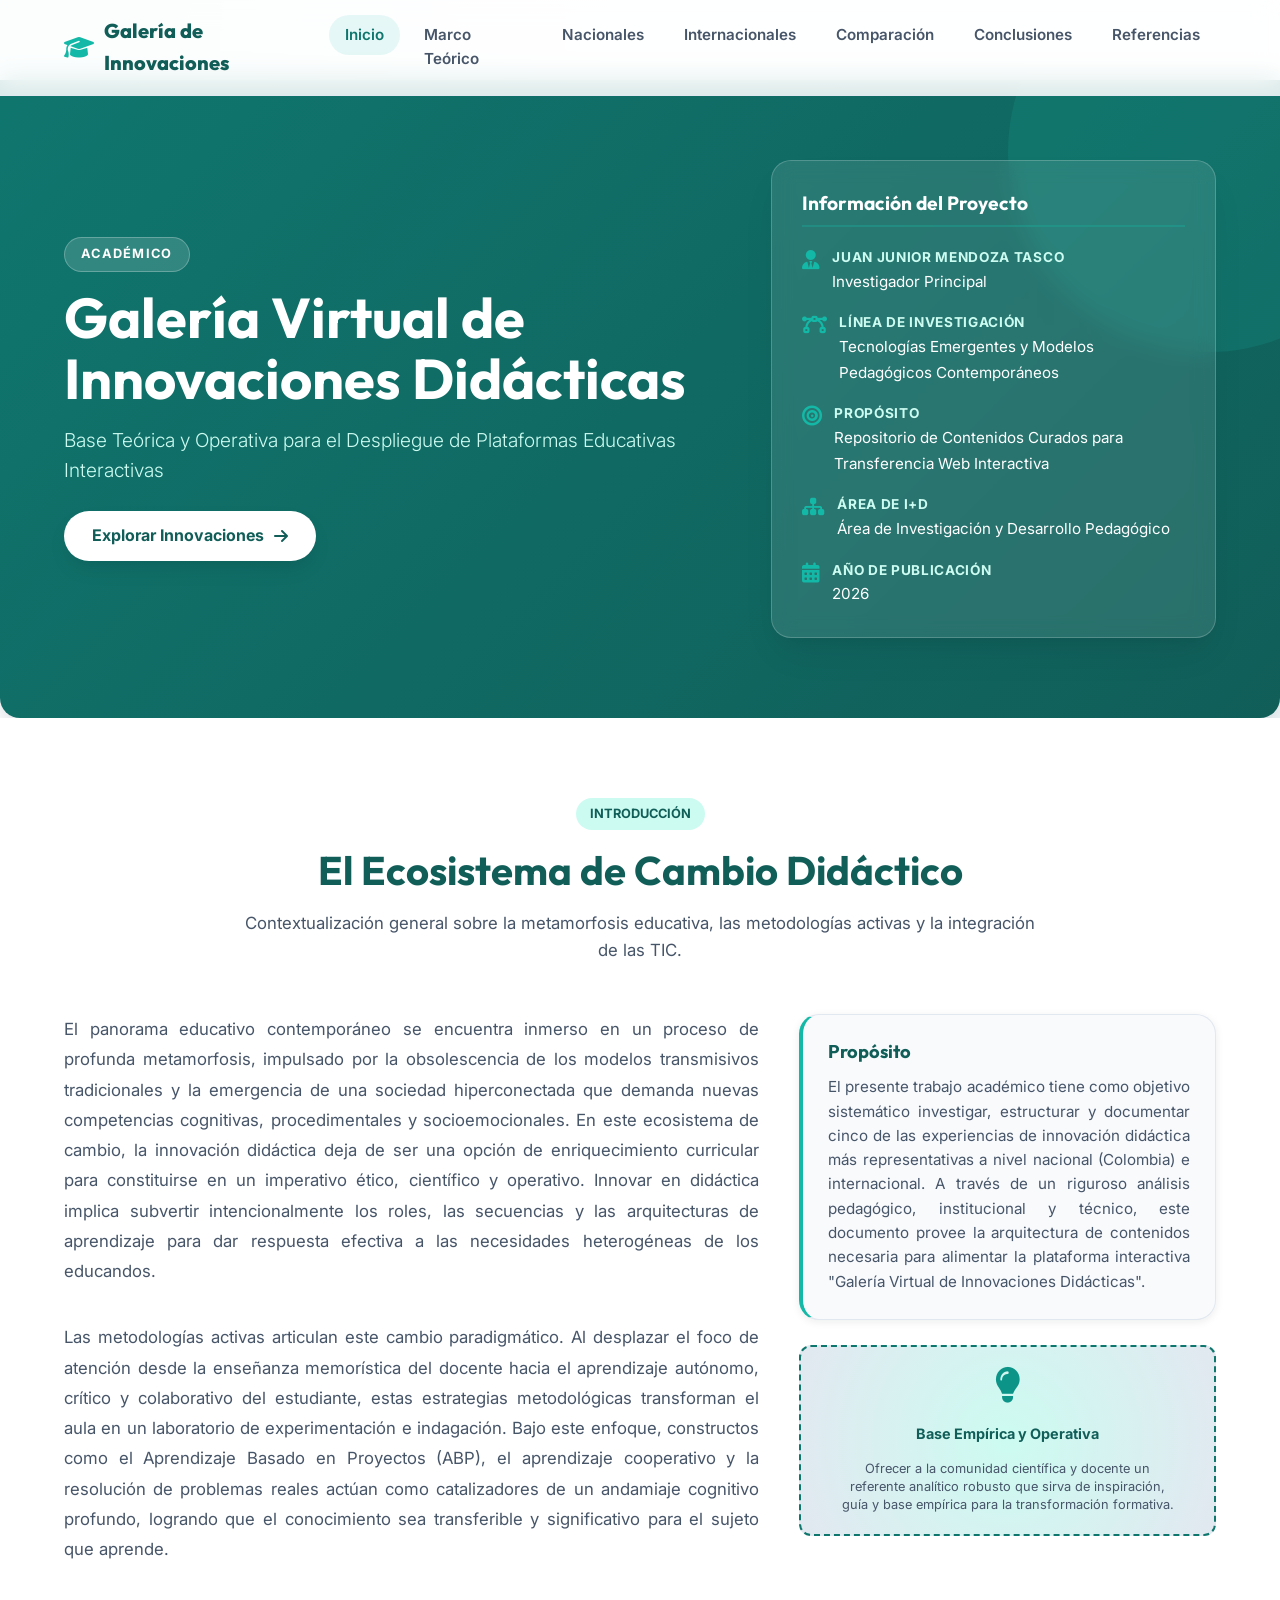
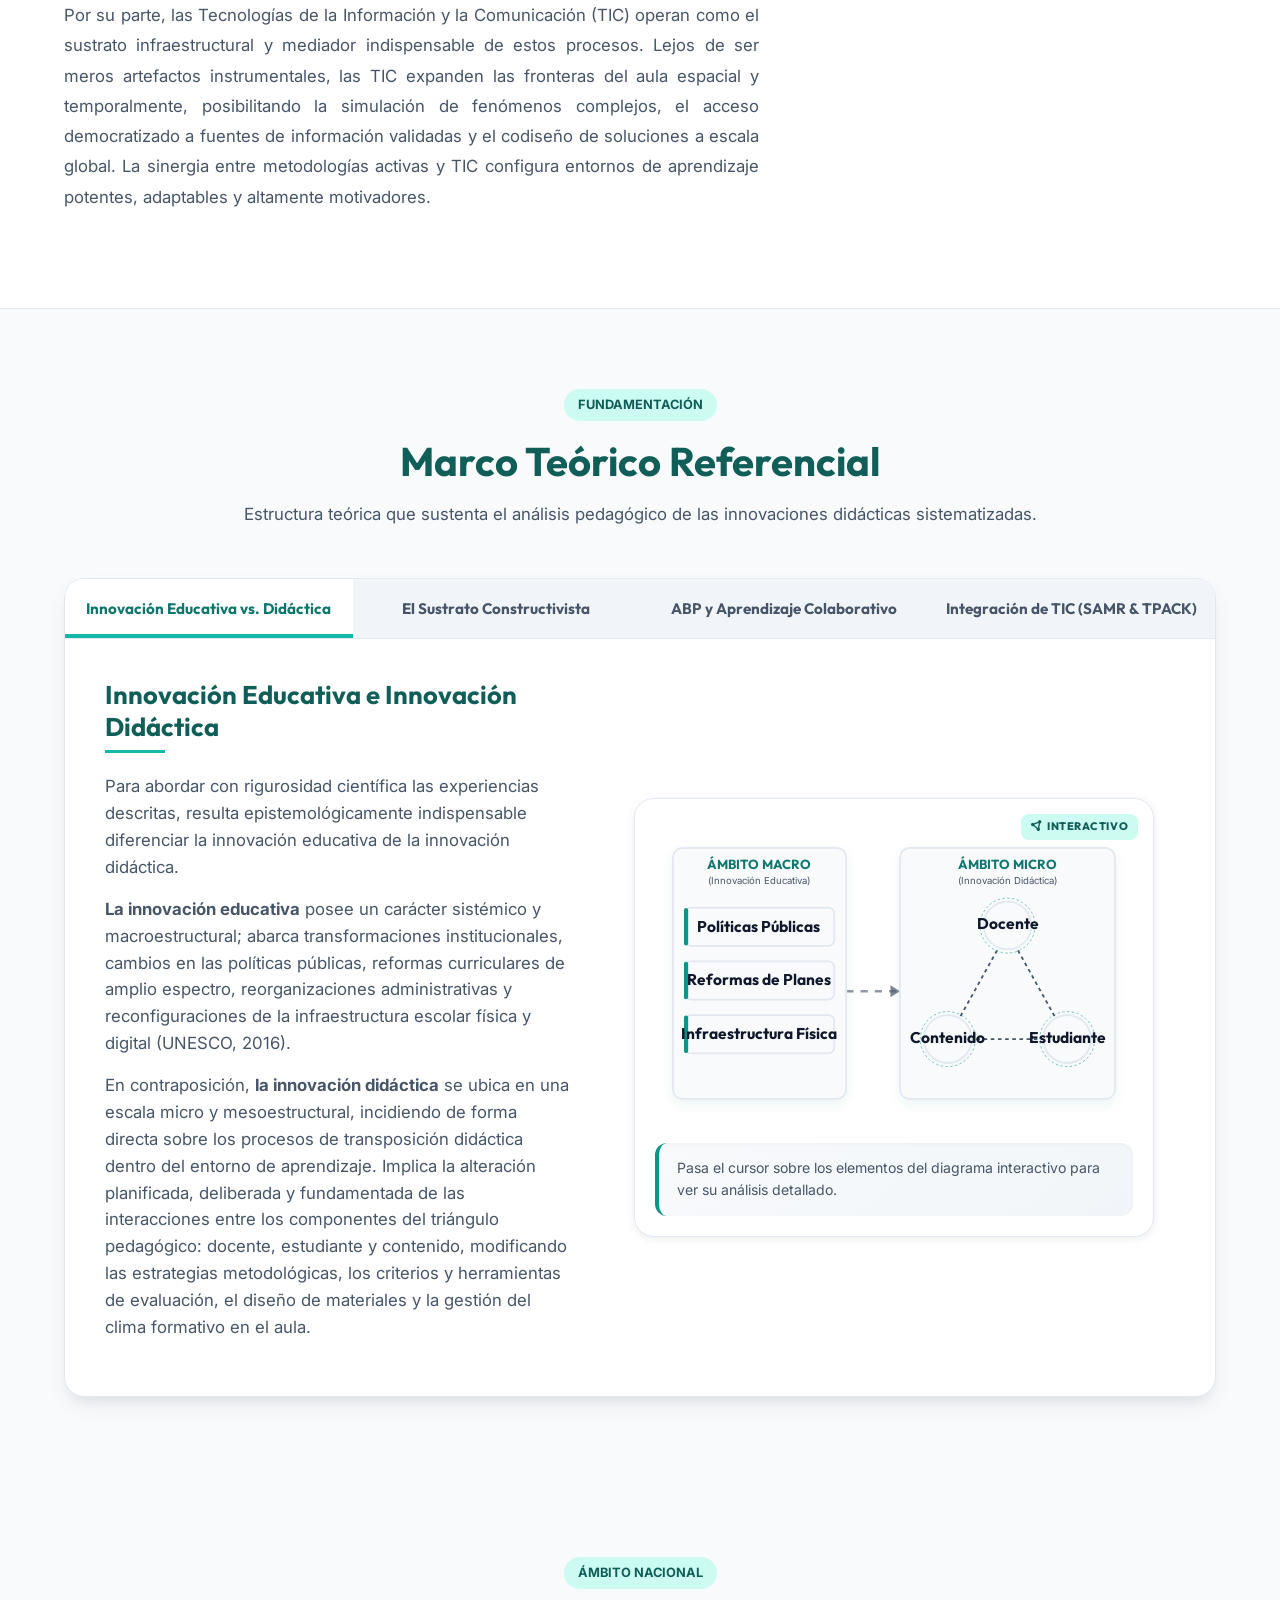
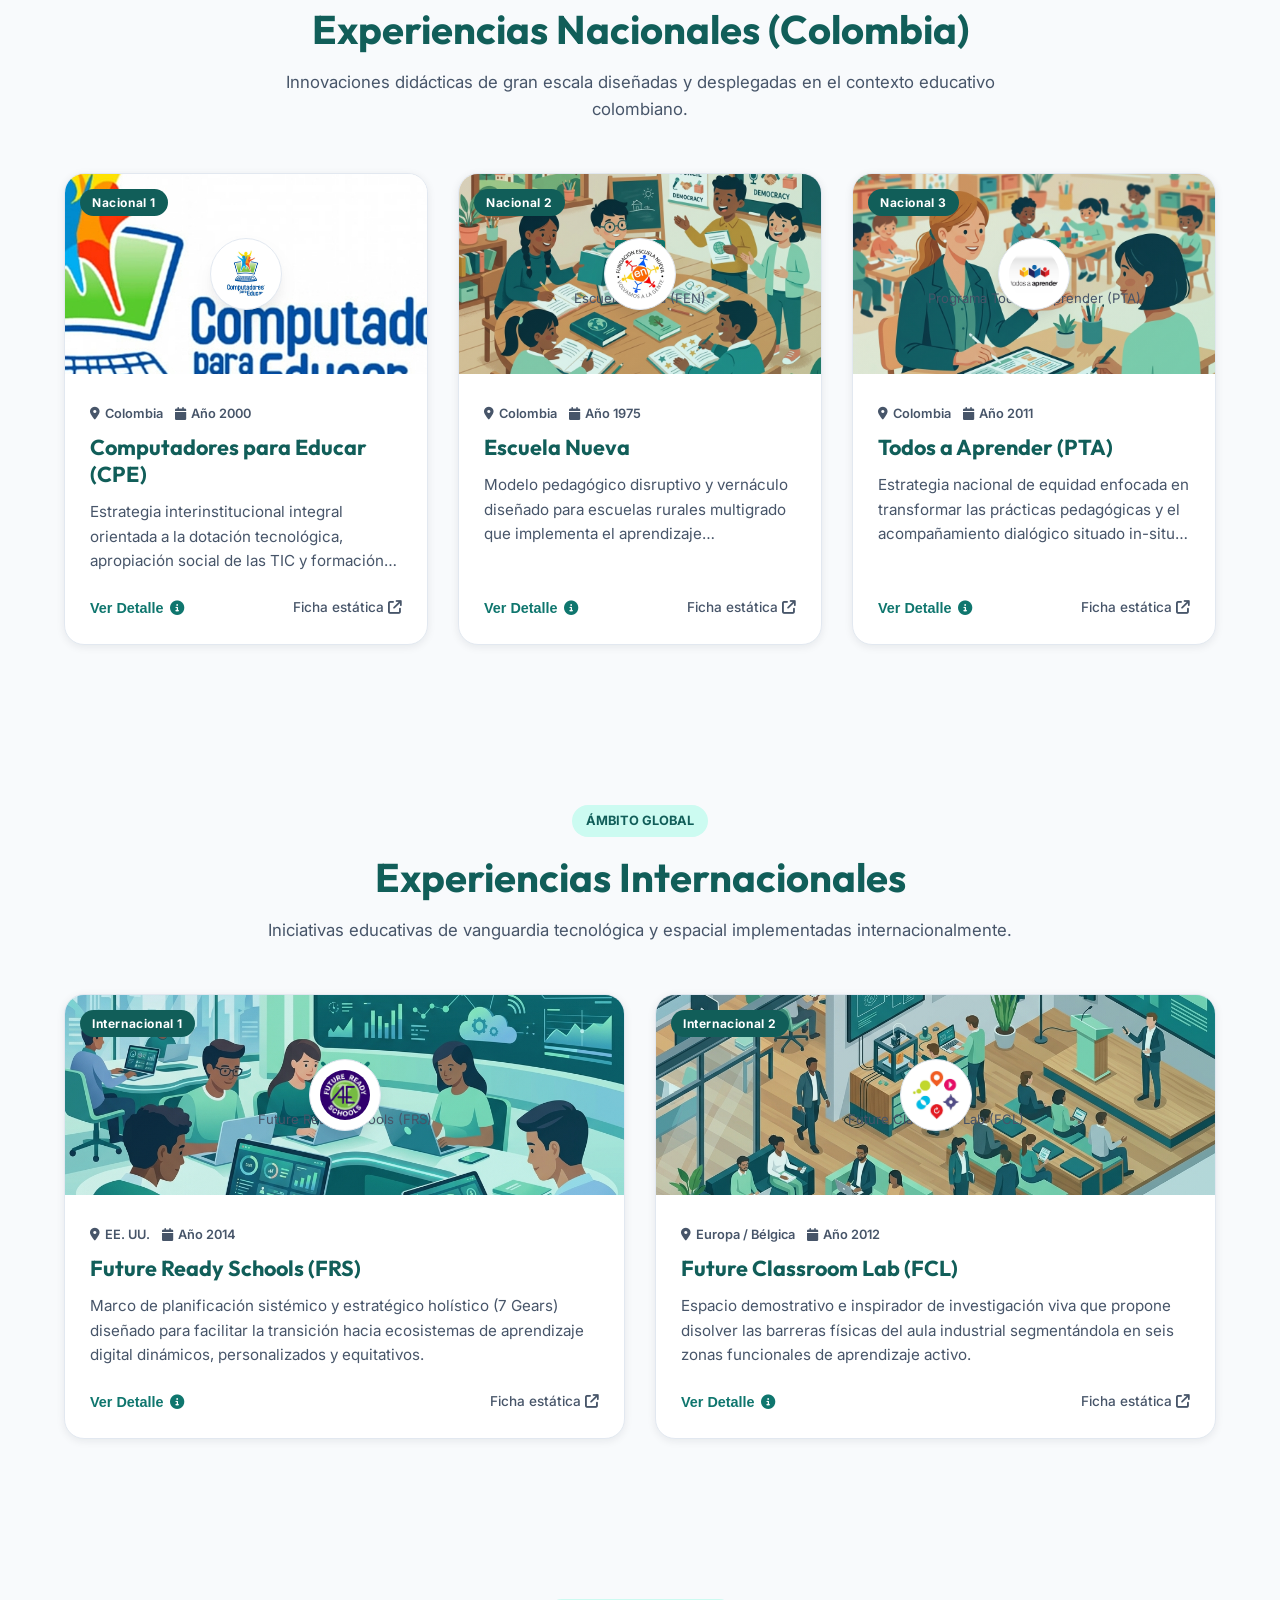
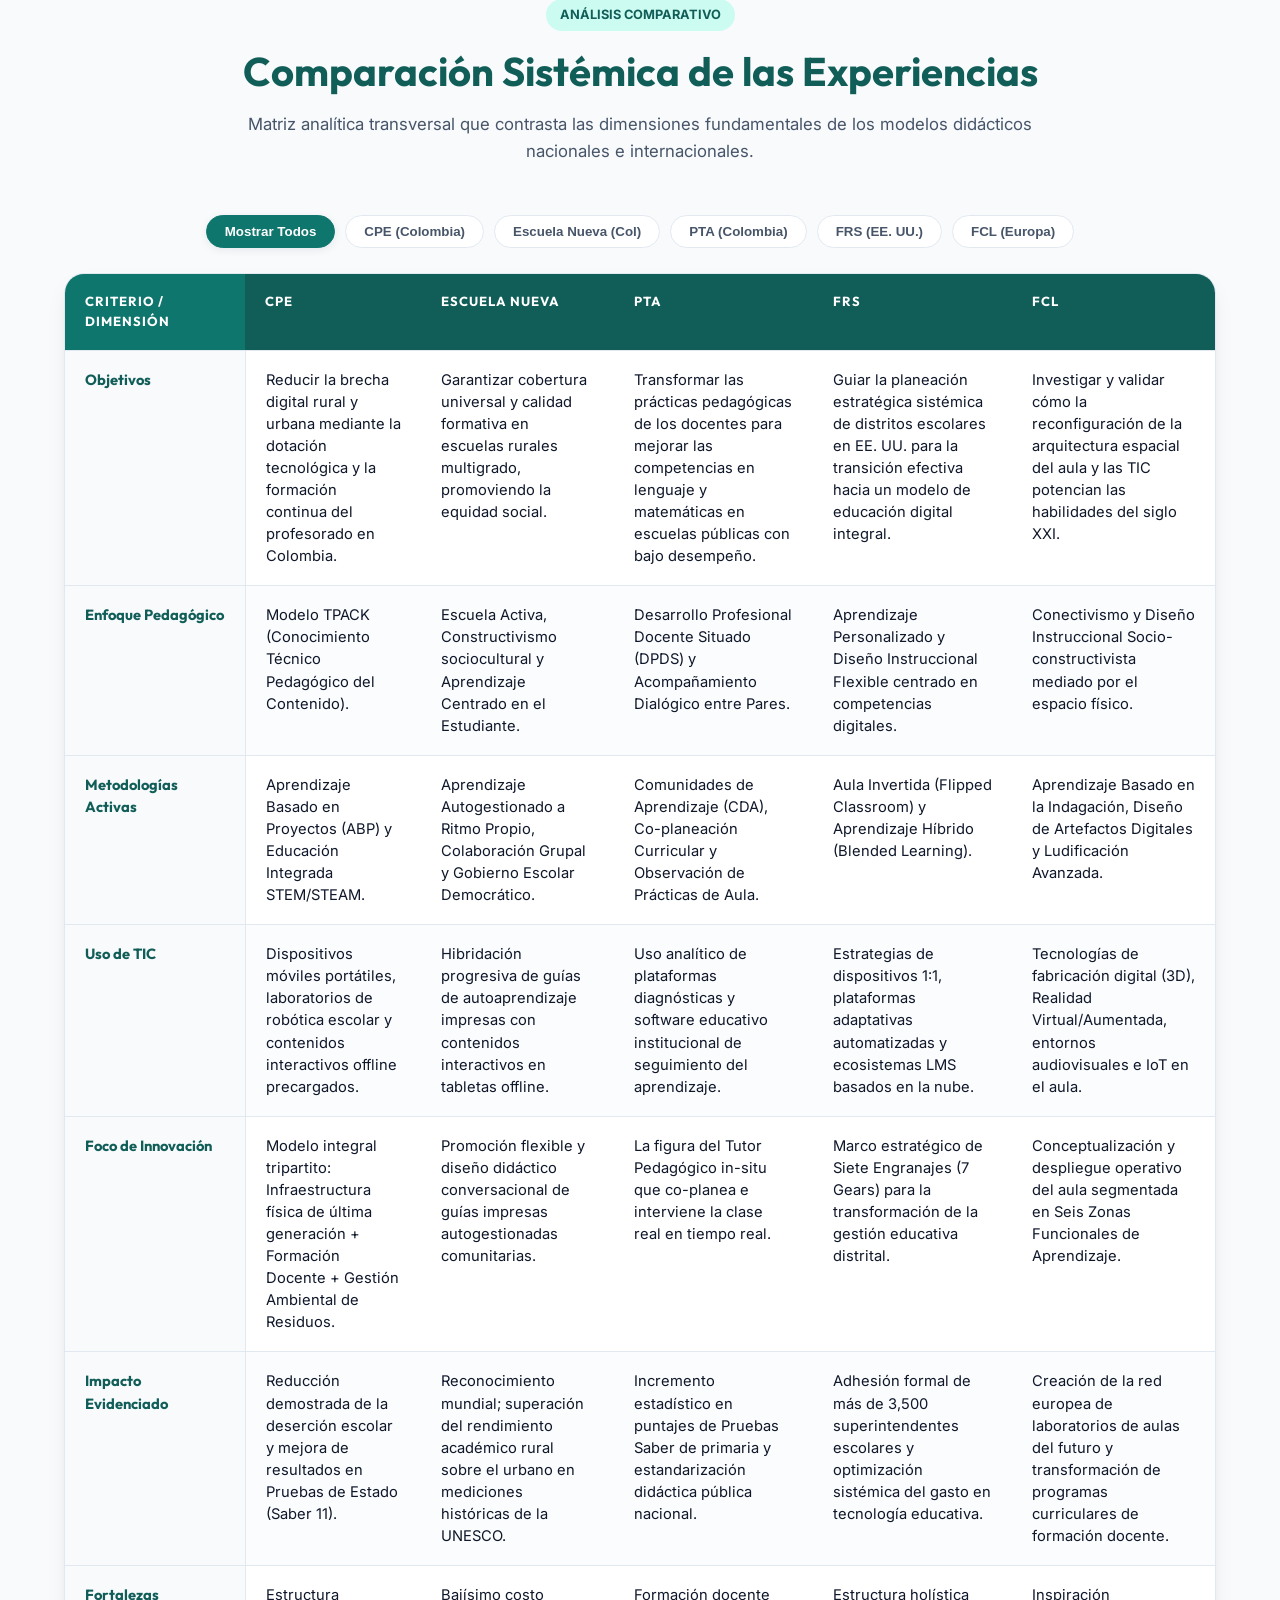
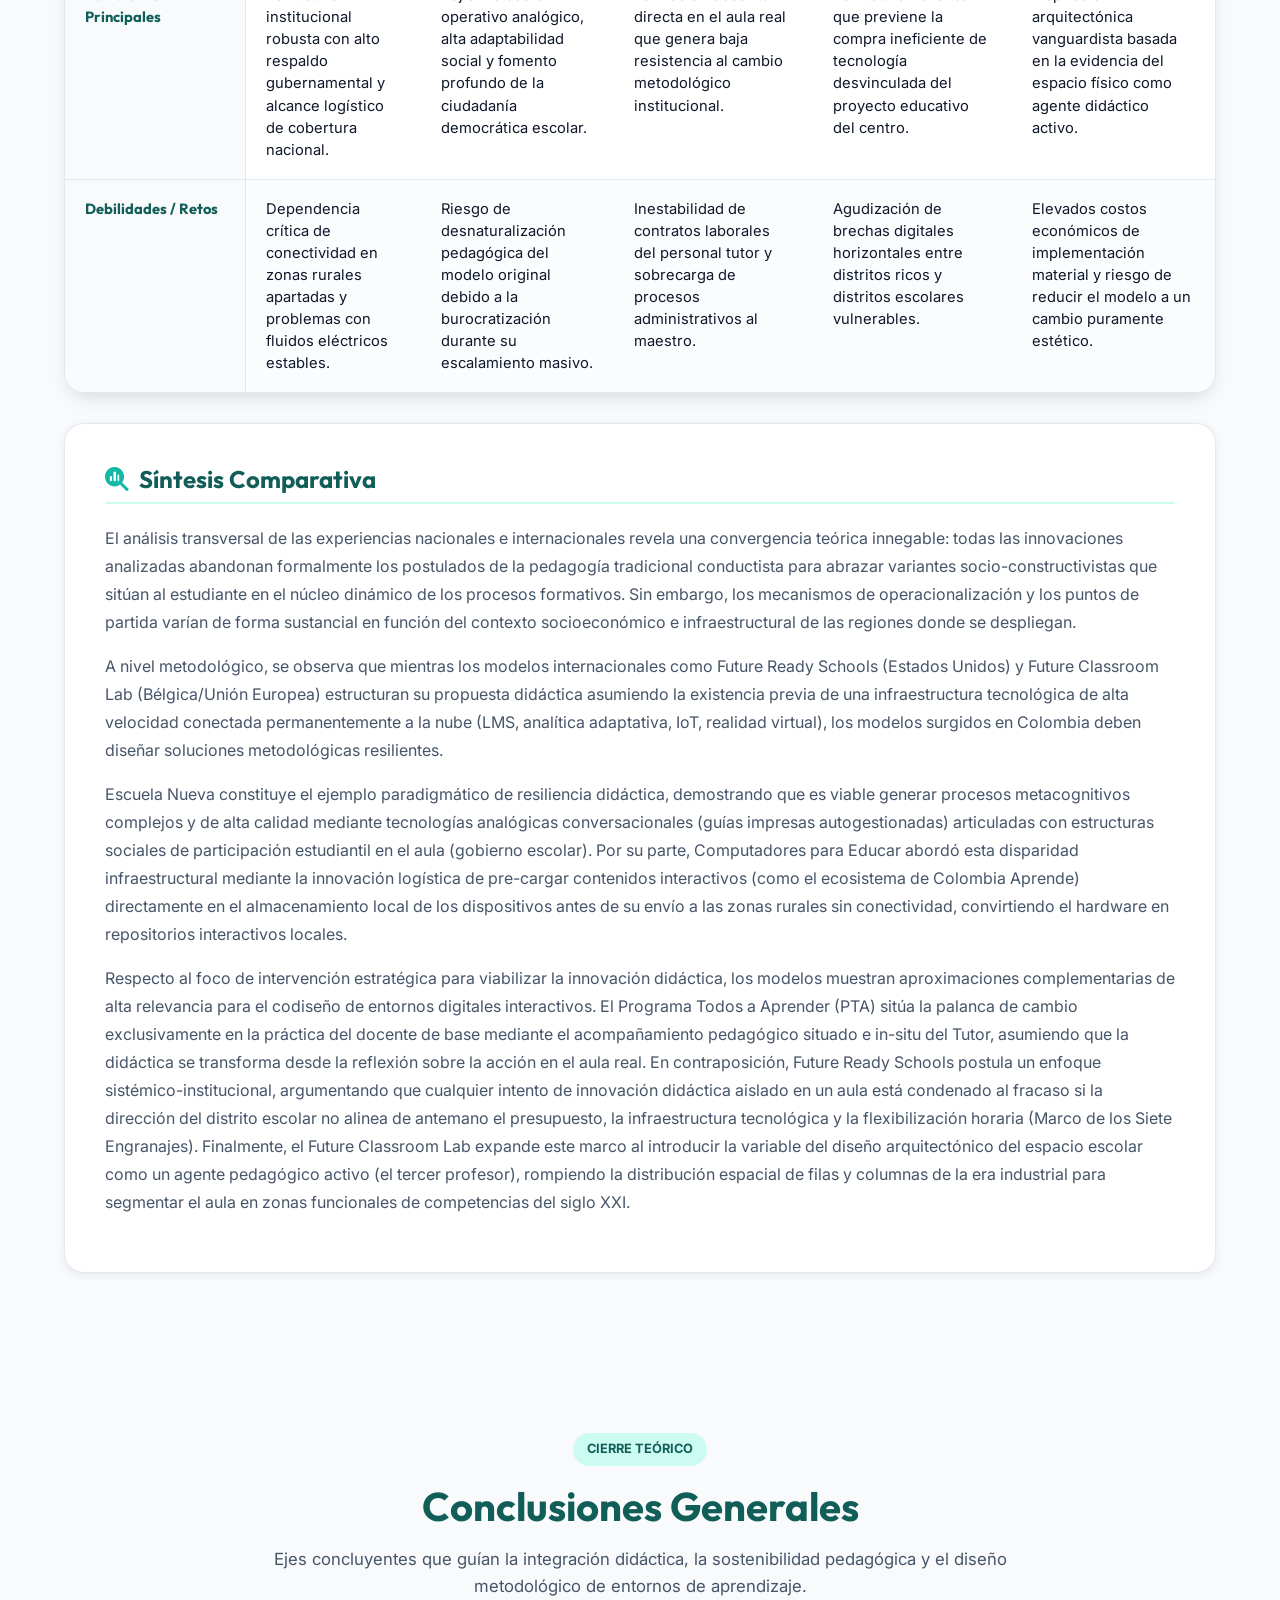
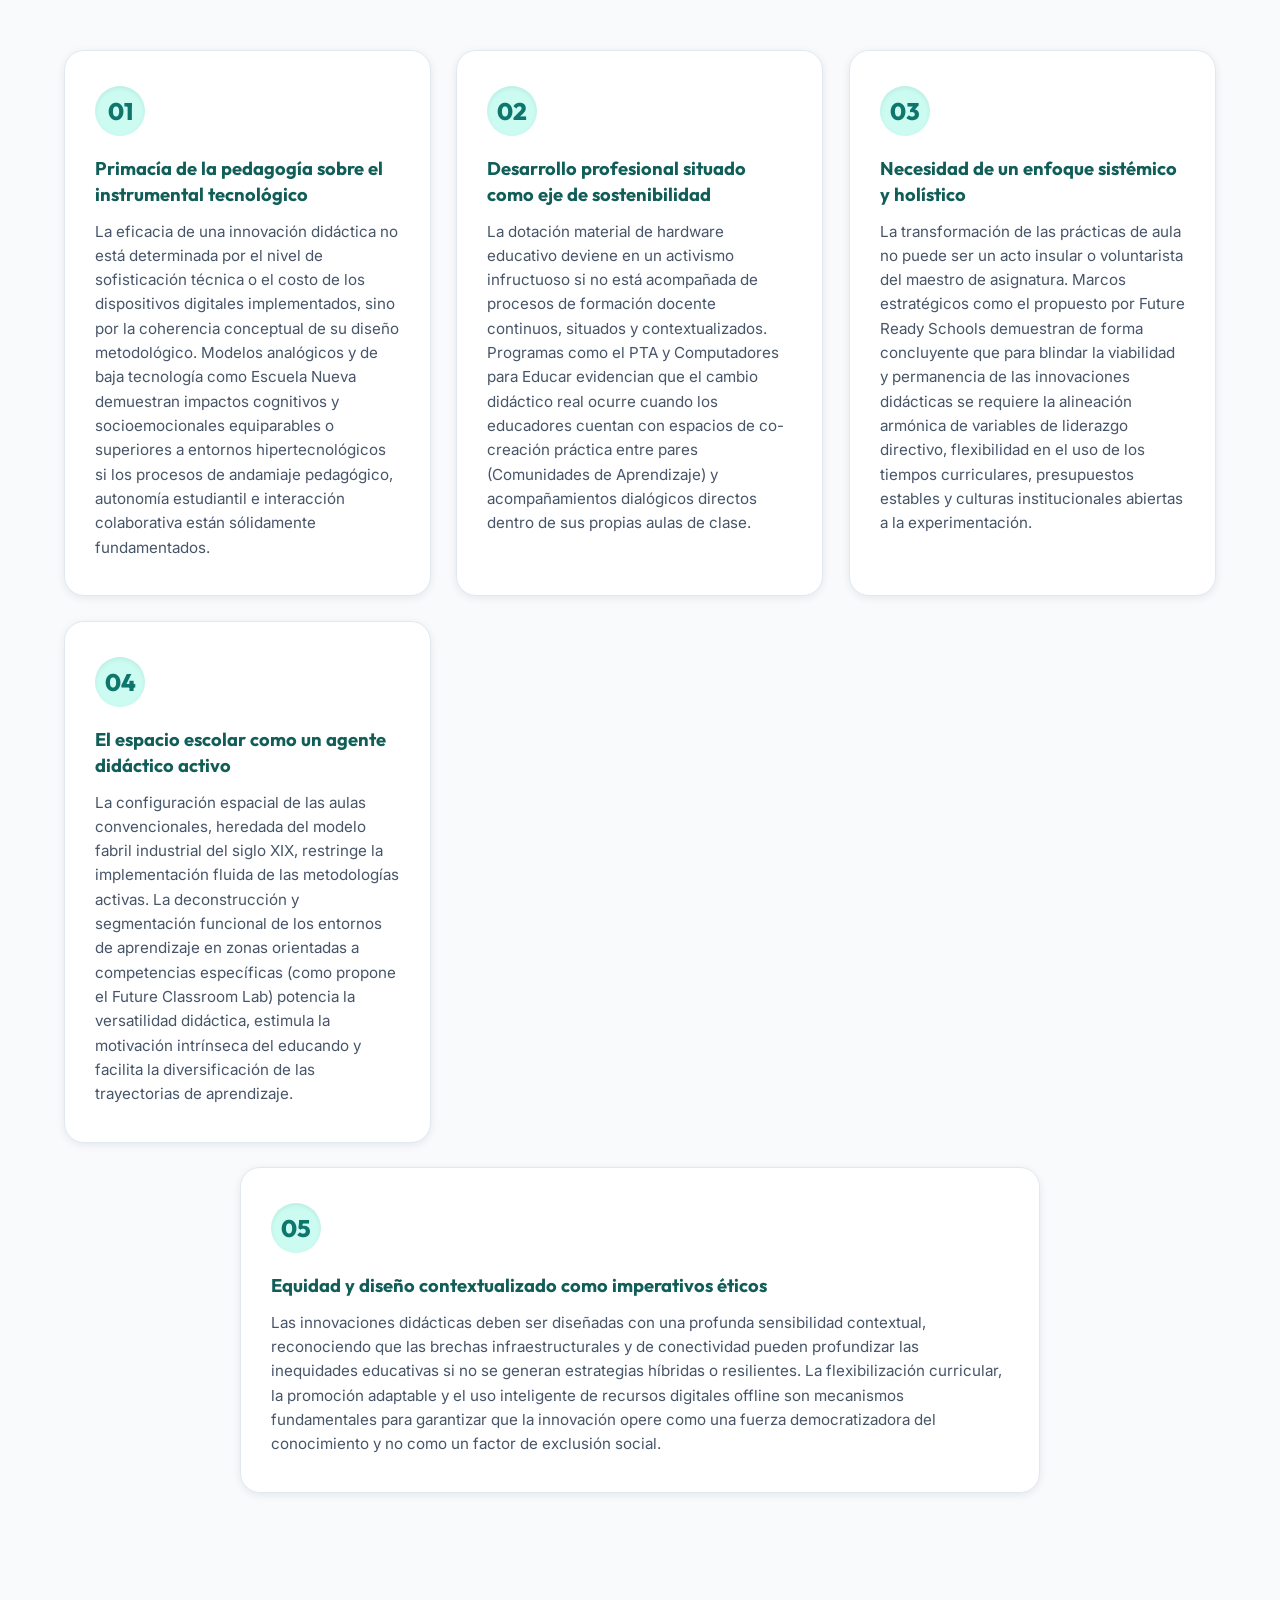
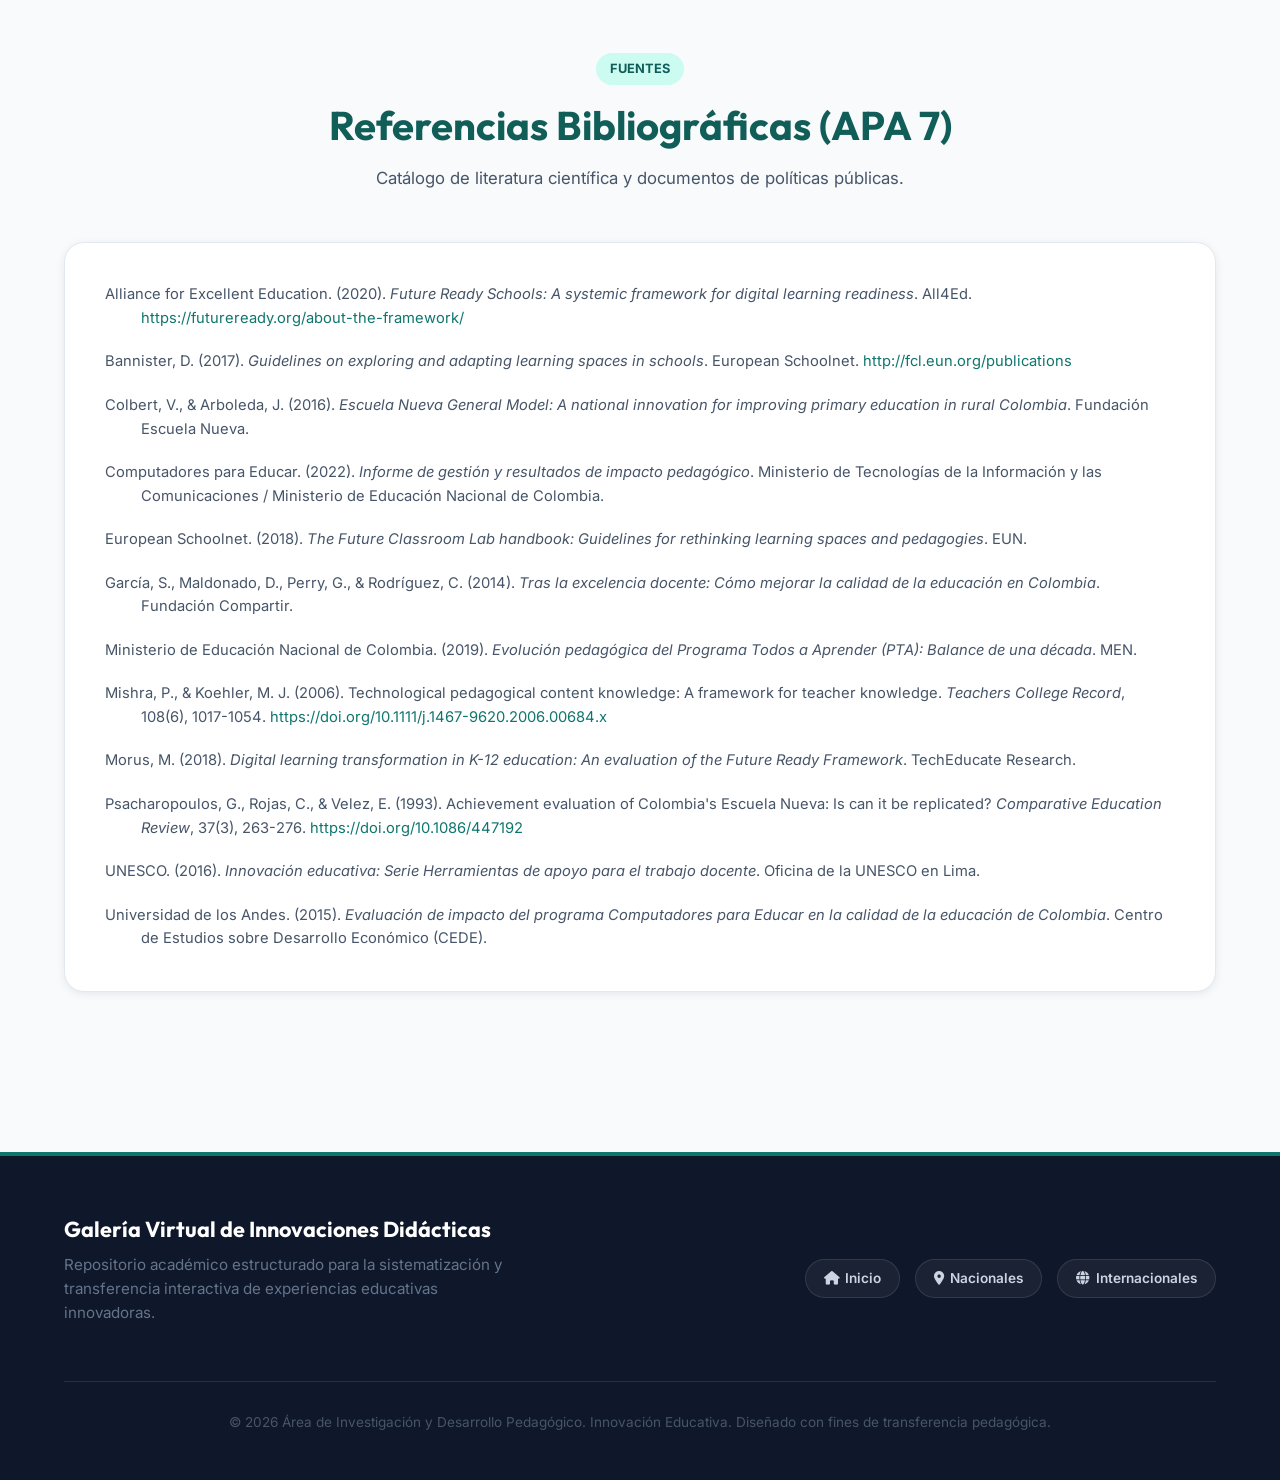
==== galeria-innovacion/index.html @ 83a40e51 "Primer commit del proyecto" ====
<!DOCTYPE html>
<html lang="es">
<head>
  <meta charset="UTF-8">
  <meta name="viewport" content="width=device-width, initial-scale=1.0">
  <meta name="description" content="Galería virtual e interactiva de innovaciones didácticas. Repositorio de contenidos curados para transferencia web.">
  <meta name="author" content="Especialista en Innovación Educativa, Metodologías Activas y TIC">
  <meta name="robots" content="index, follow">
  <meta name="theme-color" content="#0F766E">
  <title>Galería Virtual de Innovaciones Didácticas | Académico</title>
  
  <!-- Font Awesome Icons -->
  <link href="https://cdnjs.cloudflare.com/ajax/libs/font-awesome/6.5.2/css/all.min.css" rel="stylesheet">
  
  <!-- Main Stylesheet -->
  <link rel="stylesheet" href="css/estilos.css">
</head>
<body>

  <!-- skip link for accessibility -->
  <a href="#inicio" class="skip-link">Saltar al contenido principal</a>

  <!-- Page Loader -->
  <div class="page-loader" id="loader">
    <div class="loader-spinner" role="status" aria-label="Cargando galería"></div>
  </div>

  <!-- Sticky Navigation Header -->
  <header class="site-header" id="site-header">
    <div class="container">
      <div class="navbar-container">
        <a class="navbar-brand" href="#inicio">
          <i class="fa-solid fa-graduation-cap"></i>
          <span>Galería de Innovaciones</span>
        </a>
        <button class="mobile-toggle" id="mobile-toggle" aria-label="Abrir menú de navegación" aria-expanded="false">
          <i class="fa-solid fa-bars"></i>
        </button>
        <nav class="nav-menu" id="nav-menu">
          <ul class="nav-links">
            <li class="nav-item"><a href="#inicio" class="active">Inicio</a></li>
            <li class="nav-item"><a href="#marco-teorico">Marco Teórico</a></li>
            <li class="nav-item"><a href="#nacionales">Nacionales</a></li>
            <li class="nav-item"><a href="#internacionales">Internacionales</a></li>
            <li class="nav-item"><a href="#comparacion">Comparación</a></li>
            <li class="nav-item"><a href="#conclusiones">Conclusiones</a></li>
            <li class="nav-item"><a href="#referencias">Referencias</a></li>
          </ul>
        </nav>
      </div>
    </div>
  </header>

  <!-- Hero / Portada Section -->
  <section class="hero-home" id="inicio">
    <div class="container">
      <div class="hero-grid">
        <div class="hero-content">
          <span class="hero-kicker" data-hero-animate="hero-animate-kicker">Académico</span>
          <h1 data-hero-animate="hero-animate-title">Galería Virtual de Innovaciones Didácticas</h1>
          <p class="hero-lead" data-hero-animate="hero-animate-lead">Base Teórica y Operativa para el Despliegue de Plataformas Educativas Interactivas</p>
          <a href="#nacionales" class="hero-cta-btn" data-hero-animate="hero-animate-cta">
            Explorar Innovaciones
            <i class="fa-solid fa-arrow-right"></i>
          </a>
        </div>
        <div class="hero-metadata">
          <article class="hero-metadata-card" data-hero-animate="hero-animate-card">
            <h3>Información del Proyecto</h3>
            <div class="meta-item">
              <i class="fa-solid fa-user-tie"></i>
              <div class="meta-item-text">
                <strong>Juan Junior Mendoza Tasco</strong>
                <span>Investigador Principal</span>
              </div>
            </div>
            <div class="meta-item">
              <i class="fa-solid fa-bezier-curve"></i>
              <div class="meta-item-text">
                <strong>Línea de Investigación</strong>
                <span>Tecnologías Emergentes y Modelos Pedagógicos Contemporáneos</span>
              </div>
            </div>
            <div class="meta-item">
              <i class="fa-solid fa-bullseye"></i>
              <div class="meta-item-text">
                <strong>Propósito</strong>
                <span>Repositorio de Contenidos Curados para Transferencia Web Interactiva</span>
              </div>
            </div>
            <div class="meta-item">
              <i class="fa-solid fa-sitemap"></i>
              <div class="meta-item-text">
                <strong>Área de I+D</strong>
                <span>Área de Investigación y Desarrollo Pedagógico</span>
              </div>
            </div>
            <div class="meta-item">
              <i class="fa-solid fa-calendar-days"></i>
              <div class="meta-item-text">
                <strong>Año de Publicación</strong>
                <span>2026</span>
              </div>
            </div>
          </article>
        </div>
      </div>
    </div>
  </section>

  <!-- Introducción Section -->
  <section class="py-5 reveal-on-scroll" id="introduccion" style="background-color: var(--color-surface); border-bottom: 1px solid var(--color-border);">
    <div class="container">
      <div class="section-header">
        <span class="section-badge">Introducción</span>
        <h2 class="section-title">El Ecosistema de Cambio Didáctico</h2>
        <p class="section-desc">Contextualización general sobre la metamorfosis educativa, las metodologías activas y la integración de las TIC.</p>
      </div>

      <div class="detail-sheet-grid" style="grid-template-columns: 1.25fr 0.75fr; gap: 40px; margin-top: 30px; align-items: start;">
        <div style="display: flex; flex-direction: column; gap: 20px;">
          <p style="font-size: 1.05rem; line-height: 1.8; color: var(--color-text-muted); text-align: justify;">
            El panorama educativo contemporáneo se encuentra inmerso en un proceso de profunda metamorfosis, impulsado por la obsolescencia de los modelos transmisivos tradicionales y la emergencia de una sociedad hiperconectada que demanda nuevas competencias cognitivas, procedimentales y socioemocionales. En este ecosistema de cambio, la innovación didáctica deja de ser una opción de enriquecimiento curricular para constituirse en un imperativo ético, científico y operativo. Innovar en didáctica implica subvertir intencionalmente los roles, las secuencias y las arquitecturas de aprendizaje para dar respuesta efectiva a las necesidades heterogéneas de los educandos.
          </p>
          <p style="font-size: 1.05rem; line-height: 1.8; color: var(--color-text-muted); text-align: justify;">
            Las metodologías activas articulan este cambio paradigmático. Al desplazar el foco de atención desde la enseñanza memorística del docente hacia el aprendizaje autónomo, crítico y colaborativo del estudiante, estas estrategias metodológicas transforman el aula en un laboratorio de experimentación e indagación. Bajo este enfoque, constructos como el Aprendizaje Basado en Proyectos (ABP), el aprendizaje cooperativo y la resolución de problemas reales actúan como catalizadores de un andamiaje cognitivo profundo, logrando que el conocimiento sea transferible y significativo para el sujeto que aprende.
          </p>
          <p style="font-size: 1.05rem; line-height: 1.8; color: var(--color-text-muted); text-align: justify;">
            Por su parte, las Tecnologías de la Información y la Comunicación (TIC) operan como el sustrato infraestructural y mediador indispensable de estos procesos. Lejos de ser meros artefactos instrumentales, las TIC expanden las fronteras del aula espacial y temporalmente, posibilitando la simulación de fenómenos complejos, el acceso democratizado a fuentes de información validadas y el codiseño de soluciones a escala global. La sinergia entre metodologías activas y TIC configura entornos de aprendizaje potentes, adaptables y altamente motivadores.
          </p>
        </div>
        <div style="display: flex; flex-direction: column; gap: 25px;">
          <div class="detail-card" style="padding: 25px; border-left: 4px solid var(--color-accent); background-color: var(--color-bg);">
            <h3 style="font-size: 1.15rem; margin-bottom: 12px; color: var(--color-primary-light); font-family: var(--font-headings); font-weight: 700;">Propósito</h3>
            <p style="font-size: 0.95rem; line-height: 1.6; color: var(--color-text-muted); margin: 0; text-align: justify;">
              El presente trabajo académico tiene como objetivo sistemático investigar, estructurar y documentar cinco de las experiencias de innovación didáctica más representativas a nivel nacional (Colombia) e internacional. A través de un riguroso análisis pedagógico, institucional y técnico, este documento provee la arquitectura de contenidos necesaria para alimentar la plataforma interactiva "Galería Virtual de Innovaciones Didácticas".
            </p>
          </div>
          <div class="theoretical-graphic-placeholder" style="min-height: 180px; padding: 20px;">
            <i class="fa-solid fa-lightbulb" style="font-size: 2.2rem; color: var(--color-secondary); margin-bottom: 5px;"></i>
            <span style="font-size: 0.9rem; font-weight: 700;">Base Empírica y Operativa</span>
            <p style="font-size: 0.8rem; color: var(--color-text-muted); margin: 0; line-height: 1.4; max-width: 90%;">
              Ofrecer a la comunidad científica y docente un referente analítico robusto que sirva de inspiración, guía y base empírica para la transformación formativa.
            </p>
          </div>
        </div>
      </div>
    </div>
  </section>

  <!-- Marco Teórico Section -->
  <section class="py-5 reveal-on-scroll" id="marco-teorico">
    <div class="container">
      <div class="section-header">
        <span class="section-badge">Fundamentación</span>
        <h2 class="section-title">Marco Teórico Referencial</h2>
        <p class="section-desc">Estructura teórica que sustenta el análisis pedagógico de las innovaciones didácticas sistematizadas.</p>
      </div>

      <div class="theoretical-tabs">
        <div class="tabs-nav" role="tablist" aria-label="Secciones del Marco Teórico">
          <button class="tab-btn active" id="tab-1" role="tab" aria-selected="true" aria-controls="pane-1">
            Innovación Educativa vs. Didáctica
          </button>
          <button class="tab-btn" id="tab-2" role="tab" aria-selected="false" aria-controls="pane-2">
            El Sustrato Constructivista
          </button>
          <button class="tab-btn" id="tab-3" role="tab" aria-selected="false" aria-controls="pane-3">
            ABP y Aprendizaje Colaborativo
          </button>
          <button class="tab-btn" id="tab-4" role="tab" aria-selected="false" aria-controls="pane-4">
            Integración de TIC (SAMR & TPACK)
          </button>
        </div>

        <div class="tabs-content">
          <!-- Pane 1: Innovación Educativa vs Didáctica -->
          <div class="tab-pane active" id="pane-1" role="tabpanel" aria-labelledby="tab-1">
            <div class="theoretical-item-grid">
              <article class="theoretical-text">
                <h3>Innovación Educativa e Innovación Didáctica</h3>
                <p>Para abordar con rigurosidad científica las experiencias descritas, resulta epistemológicamente indispensable diferenciar la innovación educativa de la innovación didáctica.</p>
                <p><strong>La innovación educativa</strong> posee un carácter sistémico y macroestructural; abarca transformaciones institucionales, cambios en las políticas públicas, reformas curriculares de amplio espectro, reorganizaciones administrativas y reconfiguraciones de la infraestructura escolar física y digital (UNESCO, 2016).</p>
                <p>En contraposición, <strong>la innovación didáctica</strong> se ubica en una escala micro y mesoestructural, incidiendo de forma directa sobre los procesos de transposición didáctica dentro del entorno de aprendizaje. Implica la alteración planificada, deliberada y fundamentada de las interacciones entre los componentes del triángulo pedagógico: docente, estudiante y contenido, modificando las estrategias metodológicas, los criterios y herramientas de evaluación, el diseño de materiales y la gestión del clima formativo en el aula.</p>
              </article>
              <div class="theoretical-graphic-container">
                <div class="interactive-svg-container">
                  <span class="interactive-badge-pulse"><i class="fa-solid fa-circle-nodes"></i> Interactivo</span>
                  <svg class="interactive-svg" viewBox="0 0 400 250" xmlns="http://www.w3.org/2000/svg">
                    <defs>
                      <linearGradient id="grad-macro" x1="0%" y1="0%" x2="100%" y2="100%">
                        <stop offset="0%" stop-color="#f8fafc" />
                        <stop offset="100%" stop-color="#e2e8f0" />
                      </linearGradient>
                      <linearGradient id="grad-micro" x1="0%" y1="0%" x2="100%" y2="100%">
                        <stop offset="0%" stop-color="#fcfdfd" />
                        <stop offset="100%" stop-color="#ccfbf1" />
                      </linearGradient>
                      <filter id="svg-shadow" x="-10%" y="-10%" width="120%" height="120%">
                        <feDropShadow dx="0" dy="4" stdDeviation="4" flood-color="#0f766e" flood-opacity="0.08" />
                      </filter>
                    </defs>
                    
                    <!-- Background Connections -->
                    <path class="svg-arrow" d="M 160 140 C 180 140, 180 140, 205 140" />
                    <polygon points="205,140 197,135 197,145" fill="var(--color-text-muted)" opacity="0.7" />
                    
                    <!-- Macro Block -->
                    <g class="svg-node" data-desc="ÁMBITO MACRO: La innovación educativa incide a nivel del sistema escolar completo, regulando las políticas curriculares públicas, el financiamiento y la distribución de recursos e infraestructura escolar." filter="url(#svg-shadow)">
                      <rect class="svg-bg" x="15" y="20" width="145" height="210" rx="8" fill="url(#grad-macro)" />
                      <text x="87" y="38" text-anchor="middle" font-size="11" font-weight="700" fill="var(--color-primary)" font-family="var(--font-headings)">ÁMBITO MACRO</text>
                      <text x="87" y="50" text-anchor="middle" font-size="8" fill="var(--color-text-muted)" font-family="var(--font-body)">(Innovación Educativa)</text>
                    </g>
                    
                    <g class="svg-node" data-desc="POLÍTICAS PÚBLICAS: Normas del Estado que definen qué competencias y asignaturas se priorizan en el sistema oficial.">
                      <rect class="svg-bg" x="25" y="70" width="125" height="32" rx="5" />
                      <line class="svg-accent-bar" x1="26" y1="72" x2="26" y2="100" />
                      <text x="87" y="90" text-anchor="middle" class="svg-text" font-size="10">Políticas Públicas</text>
                    </g>

                    <g class="svg-node" data-desc="REFORMAS CURRICULARES: Cambios macro que transforman los planes globales de estudio y las directrices pedagógicas nacionales.">
                      <rect class="svg-bg" x="25" y="115" width="125" height="32" rx="5" />
                      <line class="svg-accent-bar" x1="26" y1="117" x2="26" y2="145" />
                      <text x="87" y="135" text-anchor="middle" class="svg-text" font-size="10">Reformas de Planes</text>
                    </g>

                    <g class="svg-node" data-desc="INFRAESTRUCTURA DE REDES: Disposición material, conectividad y distribución de hardware escolar digital a gran escala.">
                      <rect class="svg-bg" x="25" y="160" width="125" height="32" rx="5" />
                      <line class="svg-accent-bar" x1="26" y1="162" x2="26" y2="190" />
                      <text x="87" y="180" text-anchor="middle" class="svg-text" font-size="10">Infraestructura Física</text>
                    </g>
                    
                    <!-- Micro Block Pedagógico -->
                    <g class="svg-node" data-desc="ÁMBITO MICRO: La innovación didáctica opera dentro del aula de clases. Modifica directamente el triángulo pedagógico mediante nuevas estrategias, evaluaciones formativas y dinámicas de interacción directa." filter="url(#svg-shadow)">
                      <rect class="svg-bg" x="205" y="20" width="180" height="210" rx="8" fill="url(#grad-micro)" />
                      <text x="295" y="38" text-anchor="middle" font-size="11" font-weight="700" fill="var(--color-primary)" font-family="var(--font-headings)">ÁMBITO MICRO</text>
                      <text x="295" y="50" text-anchor="middle" font-size="8" fill="var(--color-text-muted)" font-family="var(--font-body)">(Innovación Didáctica)</text>
                    </g>
                    
                    <!-- Pedagógico Triangle Lines -->
                    <line x1="295" y1="90" x2="245" y2="180" stroke="var(--color-text-muted)" stroke-width="1.5" stroke-dasharray="3 3" />
                    <line x1="295" y1="90" x2="345" y2="180" stroke="var(--color-text-muted)" stroke-width="1.5" stroke-dasharray="3 3" />
                    <line x1="245" y1="180" x2="345" y2="180" stroke="var(--color-text-muted)" stroke-width="1.5" stroke-dasharray="3 3" />
                    
                    <!-- Triangle Nodes -->
                    <g class="svg-node" data-desc="DOCENTE: Diseña el andamiaje didáctico y actúa como mediador activo y facilitador entre el estudiante y el objeto de conocimiento.">
                      <circle cx="295" cy="85" r="23" fill="none" stroke="var(--color-secondary)" stroke-width="0.75" stroke-dasharray="2 2" opacity="0.6" />
                      <circle class="svg-bg" cx="295" cy="85" r="20" />
                      <text x="295" y="88" text-anchor="middle" class="svg-text" font-size="9">Docente</text>
                    </g>
                    
                    <g class="svg-node" data-desc="ESTUDIANTE: Centro gravitacional del aprendizaje. Construye el conocimiento de manera autónoma, colaborativa y reflexiva.">
                      <circle cx="345" cy="180" r="23" fill="none" stroke="var(--color-secondary)" stroke-width="0.75" stroke-dasharray="2 2" opacity="0.6" />
                      <circle class="svg-bg" cx="345" cy="180" r="20" />
                      <text x="345" y="183" text-anchor="middle" class="svg-text" font-size="9">Estudiante</text>
                    </g>
                    
                    <g class="svg-node" data-desc="CONTENIDO: Objeto de transposición didáctica. Se reconfigura en unidades interactivas significativas (proyectos, retos).">
                      <circle cx="245" cy="180" r="23" fill="none" stroke="var(--color-secondary)" stroke-width="0.75" stroke-dasharray="2 2" opacity="0.6" />
                      <circle class="svg-bg" cx="245" cy="180" r="20" />
                      <text x="245" y="183" text-anchor="middle" class="svg-text" font-size="9">Contenido</text>
                    </g>
                  </svg>
                  <div class="svg-interactive-descriptor" id="desc-pane-1">Pasa el cursor sobre los elementos del diagrama interactivo para ver su análisis detallado.</div>
                </div>
              </div>
            </div>
          </div>

          <!-- Pane 2: El Sustrato Constructivista -->
          <div class="tab-pane" id="pane-2" role="tabpanel" aria-labelledby="tab-2">
            <div class="theoretical-item-grid">
              <article class="theoretical-text">
                <h3>El Sustrato Constructivista</h3>
                <p>Las innovaciones didácticas contemporáneas encuentran su principal sustento teórico en el constructivismo, un paradigma psicopedagógico que rechaza la noción del estudiante como una tabula rasa receptora de estímulos externos o contenidos estáticos.</p>
                <p>Desde las aproximaciones cognitivas de <strong>Jean Piaget</strong>, se comprende que el aprendizaje ocurre a través de los mecanismos endógenos de asimilación y acomodación, donde el sujeto reestructura sus esquemas mentales al interactuar activamente con el objeto de conocimiento.</p>
                <p>Complementariamente, el constructivismo sociocultural de <strong>Lev Vygotsky</strong> postula que el desarrollo cognitivo es intrínsecamente exógeno y mediado socialmente, situándose en la Zona de Desarrollo Próximo (ZDP), aquel espacio dinámico donde el estudiante progresa con el apoyo inter              <div class="theoretical-graphic-container">
                <div class="interactive-svg-container">
                  <span class="interactive-badge-pulse"><i class="fa-solid fa-circle-nodes"></i> Interactivo</span>
                  <svg class="interactive-svg" viewBox="0 0 400 250" xmlns="http://www.w3.org/2000/svg">
                    <defs>
                      <linearGradient id="grad-piaget" x1="0%" y1="0%" x2="100%" y2="100%">
                        <stop offset="0%" stop-color="#f8fafc" />
                        <stop offset="100%" stop-color="#e2e8f0" />
                      </linearGradient>
                      <linearGradient id="grad-vygotsky" x1="0%" y1="0%" x2="100%" y2="100%">
                        <stop offset="0%" stop-color="#fcfdfd" />
                        <stop offset="100%" stop-color="#ccfbf1" />
                      </linearGradient>
                      <filter id="svg-shadow" x="-10%" y="-10%" width="120%" height="120%">
                        <feDropShadow dx="0" dy="4" stdDeviation="4" flood-color="#0f766e" flood-opacity="0.08" />
                      </filter>
                    </defs>
                    
                    <!-- Piaget Block -->
                    <g class="svg-node" data-desc="MECANISMO DE PIAGET: El aprendizaje ocurre mediante la interacción endógena del estudiante, quien reestructura sus esquemas cognitivos mediante la asimilación y la acomodación." filter="url(#svg-shadow)">
                      <rect class="svg-bg" x="15" y="20" width="165" height="210" rx="8" fill="url(#grad-piaget)" />
                      <text x="97" y="38" text-anchor="middle" font-size="11" font-weight="700" fill="var(--color-primary)" font-family="var(--font-headings)">PIAGET (COGNITIVO)</text>
                      <text x="97" y="50" text-anchor="middle" font-size="8" fill="var(--color-text-muted)" font-family="var(--font-body)">Mecanismo Endógeno</text>
                    </g>
                    
                    <g class="svg-node" data-desc="ASIMILACIÓN: El sujeto incorpora la información nueva del entorno adaptándola a sus esquemas cognitivos preexistentes.">
                      <rect class="svg-bg" x="30" y="70" width="135" height="32" rx="5" />
                      <line class="svg-accent-bar" x1="31" y1="72" x2="31" y2="100" />
                      <text x="97" y="90" text-anchor="middle" class="svg-text" font-size="10">1. Asimilación</text>
                    </g>

                    <g class="svg-node" data-desc="DESEQUILIBRIO: Conflicto cognitivo que surge cuando los esquemas previos resultan insuficientes para explicar la nueva información.">
                      <rect class="svg-bg" x="30" y="115" width="135" height="32" rx="5" />
                      <line class="svg-accent-bar" x1="31" y1="117" x2="31" y2="145" />
                      <text x="97" y="135" text-anchor="middle" class="svg-text" font-size="10">2. Desequilibrio</text>
                    </g>

                    <g class="svg-node" data-desc="ACOMODACIÓN: El sujeto modifica sus estructuras cognitivas internas para acoger y dar sentido a la información asimilada.">
                      <rect class="svg-bg" x="30" y="160" width="135" height="32" rx="5" />
                      <line class="svg-accent-bar" x1="31" y1="162" x2="31" y2="190" />
                      <text x="97" y="180" text-anchor="middle" class="svg-text" font-size="10">3. Acomodación</text>
                    </g>
                    
                    <!-- Vygotsky Block -->
                    <g class="svg-node" data-desc="ENFOQUE DE VYGOTSKY: El aprendizaje es intrínsecamente social, cultural e intersubjetivo, ocurriendo en la Zona de Desarrollo Próximo con la ayuda de un mediador." filter="url(#svg-shadow)">
                      <rect class="svg-bg" x="195" y="20" width="190" height="210" rx="8" fill="url(#grad-vygotsky)" />
                      <text x="290" y="38" text-anchor="middle" font-size="11" font-weight="700" fill="var(--color-primary)" font-family="var(--font-headings)">VYGOTSKY (SOCIAL)</text>
                      <text x="290" y="50" text-anchor="middle" font-size="8" fill="var(--color-text-muted)" font-family="var(--font-body)">Mecanismo Exógeno</text>
                    </g>
                    
                    <g class="svg-node" data-desc="DESARROLLO POTENCIAL: Nivel máximo que el estudiante puede alcanzar resolviendo problemas complejos de forma independiente tras el andamiaje.">
                      <rect class="svg-bg" x="210" y="70" width="160" height="32" rx="5" />
                      <line class="svg-accent-bar" x1="211" y1="72" x2="211" y2="100" />
                      <text x="290" y="90" text-anchor="middle" class="svg-text" font-size="10">Desarrollo Potencial</text>
                    </g>

                    <g class="svg-node" data-desc="ZONA DE DESARROLLO PRÓXIMO (ZDP): Espacio de aprendizaje dinámico donde el estudiante progresa con el apoyo y andamiaje de un tutor o par capacitado.">
                      <rect class="svg-bg" x="210" y="115" width="160" height="32" rx="5" />
                      <line class="svg-accent-bar" x1="211" y1="117" x2="211" y2="145" />
                      <text x="290" y="135" text-anchor="middle" class="svg-text" font-size="10">ZDP (Andamiaje / Tutor)</text>
                    </g>

                    <g class="svg-node" data-desc="DESARROLLO REAL: Nivel de partida del estudiante, compuesto por los conocimientos y habilidades que domina autónomamente.">
                      <rect class="svg-bg" x="210" y="160" width="160" height="32" rx="5" />
                      <line class="svg-accent-bar" x1="211" y1="162" x2="211" y2="190" />
                      <text x="290" y="180" text-anchor="middle" class="svg-text" font-size="10">Desarrollo Real (Autónomo)</text>
                    </g>
                  </svg>
                  <div class="svg-interactive-descriptor" id="desc-pane-2">Pasa el cursor sobre los elementos del diagrama interactivo para ver su análisis detallado.</div>
                </div>
              </div>
            </div>
          </div>

          <!-- Pane 3: ABP y Aprendizaje Colaborativo -->
          <div class="tab-pane" id="pane-3" role="tabpanel" aria-labelledby="tab-3">
            <div class="theoretical-item-grid">
              <article class="theoretical-text">
                <h3>Aprendizaje Basado en Proyectos (ABP) y Colaborativo</h3>
                <p>El Aprendizaje Basado en Proyectos (ABP) constituye la operacionalización práctica del enfoque constructivista. Esta metodología activa organiza la experiencia formativa en torno a la resolución de una pregunta compleja, un desafío genuino o un problema auténtico del entorno del estudiante.</p>
                <p>El ABP exige el despliegue de habilidades de investigación sistemática, pensamiento crítico, toma de decisiones y autonomía, culminando en la creación de un artefacto o producto público con valor social.</p>
                <p>En estrecha correspondencia, el aprendizaje colaborativo trasciende la simple división del trabajo grupal; se fundamenta en la interdependencia positiva, la responsabilidad individual, la interacción promotora cara a cara y el desarrollo de destrezas interpersonales. La construcción del saber en entornos colaborativos permite que las diversas perspectivas confluyan en procesos de negociación de significados que enriquecen los resultados cognitivos individuales.</p>
              </article>
              <div class="theoretical-graphic-container">
                <div class="interactive-svg-container">
                  <span class="interactive-badge-pulse"><i class="fa-solid fa-circle-nodes"></i> Interactivo</span>
                  <svg class="interactive-svg" viewBox="0 0 400 250" xmlns="http://www.w3.org/2000/svg">
                    <defs>
                      <linearGradient id="grad-abp-center" x1="0%" y1="0%" x2="100%" y2="100%">
                        <stop offset="0%" stop-color="#0f766e" />
                        <stop offset="100%" stop-color="#14b8a6" />
                      </linearGradient>
                      <filter id="svg-shadow-abp" x="-15%" y="-15%" width="130%" height="130%">
                        <feDropShadow dx="0" dy="4" stdDeviation="5" flood-color="#0f766e" flood-opacity="0.12" />
                      </filter>
                    </defs>
                    
                    <!-- Circular Connection Path -->
                    <circle cx="200" cy="130" r="75" fill="none" stroke="var(--color-border)" stroke-width="2" stroke-dasharray="5 5" />
                    
                    <g class="svg-node" data-desc="1. RETO O PREGUNTA COMPLEJA: El proyecto inicia con una interrogante compleja o problemática auténtica del entorno local que despierta curiosidad.">
                      <circle cx="200" cy="55" r="27" fill="none" stroke="var(--color-secondary)" stroke-width="0.75" stroke-dasharray="2 2" opacity="0.6" />
                      <circle class="svg-bg" cx="200" cy="55" r="24" />
                      <text x="200" y="58" text-anchor="middle" class="svg-text" font-size="9">1. Reto</text>
                    </g>

                    <g class="svg-node" data-desc="2. INVESTIGACIÓN E INDAGACIÓN: Búsqueda activa de información, lectura crítica y análisis de fuentes para responder a la problemática.">
                      <circle cx="275" cy="105" r="27" fill="none" stroke="var(--color-secondary)" stroke-width="0.75" stroke-dasharray="2 2" opacity="0.6" />
                      <circle class="svg-bg" cx="275" cy="105" r="24" />
                      <text x="275" y="108" text-anchor="middle" class="svg-text" font-size="9">2. Indagar</text>
                    </g>

                    <g class="svg-node" data-desc="3. COLABORACIÓN Y CODISEÑO: Trabajo interactivo en grupos, co-creación de ideas y negociación de significados compartidos.">
                      <circle cx="245" cy="190" r="27" fill="none" stroke="var(--color-secondary)" stroke-width="0.75" stroke-dasharray="2 2" opacity="0.6" />
                      <circle class="svg-bg" cx="245" cy="190" r="24" />
                      <text x="245" y="193" text-anchor="middle" class="svg-text" font-size="9">3. Colaborar</text>
                    </g>

                    <g class="svg-node" data-desc="4. CONSTRUCCIÓN DEL ARTEFACTO: Creación física, digital o social de un producto final tangible que resuelve el desafío inicial.">
                      <circle cx="155" cy="190" r="27" fill="none" stroke="var(--color-secondary)" stroke-width="0.75" stroke-dasharray="2 2" opacity="0.6" />
                      <circle class="svg-bg" cx="155" cy="190" r="24" />
                      <text x="155" y="193" text-anchor="middle" class="svg-text" font-size="9">4. Crear</text>
                    </g>

                    <g class="svg-node" data-desc="5. SOCIALIZACIÓN Y PRODUCTO PÚBLICO: Presentación pública del artefacto desarrollado ante la comunidad o expertos para co-evaluación.">
                      <circle cx="125" cy="105" r="27" fill="none" stroke="var(--color-secondary)" stroke-width="0.75" stroke-dasharray="2 2" opacity="0.6" />
                      <circle class="svg-bg" cx="125" cy="105" r="24" />
                      <text x="125" y="108" text-anchor="middle" class="svg-text" font-size="9">5. Socializar</text>
                    </g>
                    
                    <!-- Central Node -->
                    <circle cx="200" cy="130" r="20" fill="url(#grad-abp-center)" filter="url(#svg-shadow-abp)" />
                    <text x="200" y="133" text-anchor="middle" font-size="9" font-weight="700" fill="#fff" font-family="var(--font-headings)">ABP</text>
                  </svg>
                  <div class="svg-interactive-descriptor" id="desc-pane-3">Pasa el cursor sobre los elementos del diagrama interactivo para ver su análisis detallado.</div>
                </div>
              </div>
            </div>
          </div>

          <!-- Pane 4: Integración Estratégica de TIC -->
          <div class="tab-pane" id="pane-4" role="tabpanel" aria-labelledby="tab-4">
            <div class="theoretical-item-grid">
              <article class="theoretical-text">
                <h3>Integración Estratégica de TIC</h3>
                <p>La incorporación de las TIC en los modelos didácticos innovadores no debe responder a un activismo tecnológico desprovisto de intencionalidad pedagógica. Para comprender su verdadero alcance, marcos de referencia como el modelo SAMR y el enfoque TPACK resultan fundamentales.</p>
                <p>El modelo <strong>SAMR</strong> (Sustitución, Ampliación, Modificación, Redefinición) propuesto por Puentedura demuestra que las TIC logran su mayor impacto transformador cuando alcanzan los niveles de Modificación y Redefinición, permitiendo el codiseño de actividades pedagógicas que antes eran materialmente imposibles de realizar sin el soporte digital.</p>
                <p>Por su parte, el modelo <strong>TPACK</strong> (Conocimiento Técnico Pedagógico del Contenido) desarrollado por Mishra y Koehler advierte que la eficacia didáctica radica en la intersección armónica y equilibrada de tres dominios de conocimiento esenciales: el disciplinar (qué se enseña), el pedagógico (cómo se enseña) y el tecnológico (con qué herramientas se potencia el proceso), evitando el determinismo instrumental.</p>
              </article>
              <div class="theoretical-graphic-container">
                <div class="interactive-svg-container">
                  <span class="interactive-badge-pulse"><i class="fa-solid fa-circle-nodes"></i> Interactivo</span>
                  <svg class="interactive-svg" viewBox="0 0 400 250" xmlns="http://www.w3.org/2000/svg">
                    <defs>
                      <linearGradient id="grad-tpack-center" x1="0%" y1="0%" x2="100%" y2="100%">
                        <stop offset="0%" stop-color="#0f766e" />
                        <stop offset="100%" stop-color="#14b8a6" />
                      </linearGradient>
                      <filter id="svg-shadow-tpack" x="-10%" y="-10%" width="120%" height="120%">
                        <feDropShadow dx="0" dy="4" stdDeviation="4" flood-color="#0f766e" flood-opacity="0.08" />
                      </filter>
                    </defs>
                    
                    <!-- Left: TPACK Venn Diagram -->
                    <!-- Content Knowledge (CK) -->
                    <g class="svg-node" data-desc="CONOCIMIENTO DISCIPLINAR (CK): El dominio científico de los temas y contenidos específicos que se van a enseñar (ej. matemáticas, lenguaje, historia).">
                      <circle cx="100" cy="95" r="38" fill="rgba(15, 118, 110, 0.12)" stroke="var(--color-primary)" stroke-width="2" />
                      <text x="100" y="74" text-anchor="middle" font-size="9" font-weight="700" fill="var(--color-primary-light)" font-family="var(--font-headings)">DISCIPLINAR (CK)</text>
                    </g>
                    
                    <!-- Pedagogical Knowledge (PK) -->
                    <g class="svg-node" data-desc="CONOCIMIENTO PEDAGÓGICO (PK): El dominio teórico y práctico de los procesos, métodos y estrategias de enseñanza y aprendizaje (didáctica, evaluación).">
                      <circle cx="68" cy="142" r="38" fill="rgba(20, 184, 166, 0.12)" stroke="var(--color-accent)" stroke-width="2" />
                      <text x="50" y="165" text-anchor="middle" font-size="9" font-weight="700" fill="var(--color-primary)" font-family="var(--font-headings)">PEDAGÓGICO (PK)</text>
                    </g>
                    
                    <!-- Technological Knowledge (TK) -->
                    <g class="svg-node" data-desc="CONOCIMIENTO TECNOLÓGICO (TK): El dominio y entendimiento operativo de las herramientas, medios y recursos tecnológicos digitales e interactivos.">
                      <circle cx="132" cy="142" r="38" fill="rgba(13, 148, 136, 0.12)" stroke="var(--color-secondary)" stroke-width="2" />
                      <text x="150" y="165" text-anchor="middle" font-size="9" font-weight="700" fill="var(--color-secondary)" font-family="var(--font-headings)">TECNOLÓGICO (TK)</text>
                    </g>
                    
                    <!-- Central intersection TPACK -->
                    <g class="svg-node" data-desc="INTERSECCIÓN TPACK: Conocimiento Tecnológico Pedagógico del Contenido. Es la integración armoniosa de tecnología, pedagogía y disciplina en el aula." filter="url(#svg-shadow-tpack)">
                      <circle cx="100" cy="128" r="16" fill="url(#grad-tpack-center)" stroke="#fff" stroke-width="1.5" />
                      <text x="100" y="131" text-anchor="middle" font-size="7" font-weight="700" fill="#fff" font-family="var(--font-headings)">TPACK</text>
                    </g>

                    <!-- Right: SAMR Ladder -->
                    <!-- Redefinition -->
                    <g class="svg-node" data-desc="REDEFINICIÓN (Transformación): Creación de nuevas tareas de aprendizaje que eran totalmente imposibles de realizar sin el uso de la tecnología digital.">
                      <rect class="svg-bg" x="205" y="40" width="155" height="28" rx="5" />
                      <line class="svg-accent-bar" x1="206" y1="42" x2="206" y2="66" />
                      <text x="282" y="58" text-anchor="middle" class="svg-text" font-size="10">Redefinición (SAMR)</text>
                    </g>
                    
                    <!-- Modification -->
                    <g class="svg-node" data-desc="MODIFICACIÓN (Transformación): Rediseño significativo de las tareas de aprendizaje mediante la tecnología, aportando valor añadido didáctico.">
                      <rect class="svg-bg" x="205" y="80" width="155" height="28" rx="5" />
                      <line class="svg-accent-bar" x1="206" y1="82" x2="206" y2="106" />
                      <text x="282" y="98" text-anchor="middle" class="svg-text" font-size="10">Modificación</text>
                    </g>
                    
                    <!-- Augmentation -->
                    <g class="svg-node" data-desc="AMPLIACIÓN (Mejora): Sustitución directa de una herramienta analógica por una digital con mejoras funcionales sutiles (ej. autocalificación).">
                      <rect class="svg-bg" x="205" y="120" width="155" height="28" rx="5" />
                      <line class="svg-accent-bar" x1="206" y1="122" x2="206" y2="146" />
                      <text x="282" y="138" text-anchor="middle" class="svg-text" font-size="10">Ampliación</text>
                    </g>
                    
                    <!-- Substitution -->
                    <g class="svg-node" data-desc="SUSTITUCIÓN (Mejora): Sustitución directa de una herramienta analógica por una digital sin ningún cambio metodológico o funcional (ej. leer un PDF en pantalla).">
                      <rect class="svg-bg" x="205" y="160" width="155" height="28" rx="5" />
                      <line class="svg-accent-bar" x1="206" y1="162" x2="206" y2="186" />
                      <text x="282" y="178" text-anchor="middle" class="svg-text" font-size="10">Sustitución</text>
                    </g>

                    <!-- Arrow showing progression -->
                    <path class="svg-arrow solid" d="M 375 185 L 375 50" />
                    <polygon points="375,45 371,53 379,53" fill="var(--color-primary)" />
                    <text x="383" y="115" text-anchor="middle" font-size="8" font-weight="700" fill="var(--color-primary)" transform="rotate(-90 383 115)" font-family="var(--font-headings)">TRANSFORMACIÓN</text>
                  </svg>
                  <div class="svg-interactive-descriptor" id="desc-pane-4">Pasa el cursor sobre los elementos del diagrama interactivo para ver su análisis detallado.</div>
                </div>
              </div>
            </div>
          </div>
        </div>
      </div>
    </div>
  </section>

  <!-- Experiencias Nacionales Section -->
  <section class="py-5 bg-light" id="nacionales">
    <div class="container">
      <div class="section-header">
        <span class="section-badge">Ámbito Nacional</span>
        <h2 class="section-title">Experiencias Nacionales (Colombia)</h2>
        <p class="section-desc">Innovaciones didácticas de gran escala diseñadas y desplegadas en el contexto educativo colombiano.</p>
      </div>

      <div class="experiences-grid">
        <!-- CPE Card -->
        <article class="experience-card reveal-on-scroll" style="--delay: 0.05s;">
          <div class="experience-card-header" style="background-image: url('img/computadores-para-educar.jpg');">
            <span class="experience-badge">Nacional 1</span>
            <div class="experience-image">
              <img src="img/computadores-para-educar.jpg" alt="Programa Computadores para Educar">
            </div>
            <!-- Espacio para el logo institucional -->
            <!-- Logo oficial de Computadores para Educar (MinTIC/MinEducación) -->
            <div class="logo-badge" title="Logo CPE">
              <img src="img/logo-computadores.JPG" alt="Logo Computadores para Educar" class="logo-badge-img">
            </div>
          </div>
          <div class="experience-card-body">
            <div class="card-meta">
              <span><i class="fa-solid fa-location-dot"></i> Colombia</span>
              <span><i class="fa-solid fa-calendar"></i> Año 2000</span>
            </div>
            <h3>Computadores para Educar (CPE)</h3>
            <p>Estrategia interinstitucional integral orientada a la dotación tecnológica, apropiación social de las TIC y formación docente situada basada en el modelo TPACK para fortalecer la ruralidad colombiana.</p>
            <div class="card-actions">
              <button class="details-btn" data-drawer-trigger="cpe">
                Ver Detalle <i class="fa-solid fa-circle-info"></i>
              </button>
              <a href="nacional/experiencia1.html" class="subpage-link">Ficha estática <i class="fa-solid fa-arrow-up-right-from-square"></i></a>
            </div>
          </div>
        </article>

        <!-- Escuela Nueva Card -->
        <article class="experience-card reveal-on-scroll" style="--delay: 0.22s;">
          <div class="experience-card-header" style="background-image: url('img/escuela_nueva_banner.png');">
            <span class="experience-badge">Nacional 2</span>

    <div class="image-placeholder">
        <i class="fa-solid fa-users-viewfinder"></i>
        <span>Escuela Nueva (FEN)</span>
    </div>

    <!-- Logo de la Fundación Escuela Nueva -->
    <div class="logo-badge" title="Logo Fundación Escuela Nueva">
        <img src="img/logo-nueva.jpg"
             alt="Logo Fundación Escuela Nueva"
             class="logo-badge-img">
    </div>
</div>
          <div class="experience-card-body">
            <div class="card-meta">
              <span><i class="fa-solid fa-location-dot"></i> Colombia</span>
              <span><i class="fa-solid fa-calendar"></i> Año 1975</span>
            </div>
            <h3>Escuela Nueva</h3>
            <p>Modelo pedagógico disruptivo y vernáculo diseñado para escuelas rurales multigrado que implementa el aprendizaje personalizado, guías de autoaprendizaje autogestionado y gobierno escolar democrático.</p>
            <div class="card-actions">
              <button class="details-btn" data-drawer-trigger="escuela-nueva">
                Ver Detalle <i class="fa-solid fa-circle-info"></i>
              </button>
              <a href="nacional/experiencia2.html" class="subpage-link">Ficha estática <i class="fa-solid fa-arrow-up-right-from-square"></i></a>
            </div>
          </div>
        </article>

        <!-- PTA Card -->
        <article class="experience-card reveal-on-scroll" style="--delay: 0.38s;">
          <div class="experience-card-header" style="background-image: url('img/pta_banner.png');">
            <span class="experience-badge">Nacional 3</span>
            <div class="image-placeholder">
              <i class="fa-solid fa-chalkboard-user"></i>
              <span>Programa Todos a Aprender (PTA)</span>
            </div>
            <!-- Logotipo oficial del Ministerio de Educación Nacional de Colombia - Programa Todos a Aprender -->
            <div class="logo-badge" title="Logo PTA">
              <img src="img/logo-todos.png"
                   alt="Logo Programa Todos a Aprender"
                   class="logo-badge-img">
            </div>
          </div>
          <div class="experience-card-body">
            <div class="card-meta">
              <span><i class="fa-solid fa-location-dot"></i> Colombia</span>
              <span><i class="fa-solid fa-calendar"></i> Año 2011</span>
            </div>
            <h3>Todos a Aprender (PTA)</h3>
            <p>Estrategia nacional de equidad enfocada en transformar las prácticas pedagógicas y el acompañamiento dialógico situado in-situ por medio de tutores docentes y comunidades de aprendizaje (CDA).</p>
            <div class="card-actions">
              <button class="details-btn" data-drawer-trigger="pta">
                Ver Detalle <i class="fa-solid fa-circle-info"></i>
              </button>
              <a href="nacional/experiencia3.html" class="subpage-link">Ficha estática <i class="fa-solid fa-arrow-up-right-from-square"></i></a>
            </div>
          </div>
        </article>
      </div>
    </div>
  </section>

  <!-- Experiencias Internacionales Section -->
  <section class="py-5" id="internacionales">
    <div class="container">
      <div class="section-header">
        <span class="section-badge">Ámbito Global</span>
        <h2 class="section-title">Experiencias Internacionales</h2>
        <p class="section-desc">Iniciativas educativas de vanguardia tecnológica y espacial implementadas internacionalmente.</p>
      </div>

      <div class="experiences-grid">
        <!-- FRS Card -->
        <article class="experience-card reveal-on-scroll" style="--delay: 0.05s;">
          <div class="experience-card-header" style="background-image: url('img/frs_banner.png');">
            <span class="experience-badge">Internacional 1</span>

    <div class="image-placeholder">
        <i class="fa-solid fa-arrows-to-eye"></i>
        <span>Future Ready Schools (FRS)</span>
    </div>

    <!-- Logotipo oficial de Future Ready Schools -->
    <div class="logo-badge" title="Logo Future Ready Schools">
        <img src="img/logo-f.png"
             alt="Logo Future Ready Schools"
             class="logo-badge-img">
    </div>
</div>
          <div class="experience-card-body">
            <div class="card-meta">
              <span><i class="fa-solid fa-location-dot"></i> EE. UU.</span>
              <span><i class="fa-solid fa-calendar"></i> Año 2014</span>
            </div>
            <h3>Future Ready Schools (FRS)</h3>
            <p>Marco de planificación sistémico y estratégico holístico (7 Gears) diseñado para facilitar la transición hacia ecosistemas de aprendizaje digital dinámicos, personalizados y equitativos.</p>
            <div class="card-actions">
              <button class="details-btn" data-drawer-trigger="frs">
                Ver Detalle <i class="fa-solid fa-circle-info"></i>
              </button>
              <a href="internacional/experiencia1.html" class="subpage-link">Ficha estática <i class="fa-solid fa-arrow-up-right-from-square"></i></a>
            </div>
          </div>
        </article>

        <!-- FCL Card -->
        <article class="experience-card reveal-on-scroll" style="--delay: 0.25s;">
          <div class="experience-card-header" style="background-image: url('img/fcl_banner.png');">
            <span class="experience-badge">Internacional 2</span>

    <div class="image-placeholder">
        <i class="fa-solid fa-cubes-stacked"></i>
        <span>Future Classroom Lab (FCL)</span>
    </div>

    <!-- Logotipo oficial de European Schoolnet - Future Classroom Lab -->
    <div class="logo-badge" title="Logo Future Classroom Lab">
        <img src="img/class.jpg"
             alt="Logo Future Classroom Lab"
             class="logo-badge-img">
    </div>
</div>
          <div class="experience-card-body">
            <div class="card-meta">
              <span><i class="fa-solid fa-location-dot"></i> Europa / Bélgica</span>
              <span><i class="fa-solid fa-calendar"></i> Año 2012</span>
            </div>
            <h3>Future Classroom Lab (FCL)</h3>
            <p>Espacio demostrativo e inspirador de investigación viva que propone disolver las barreras físicas del aula industrial segmentándola en seis zonas funcionales de aprendizaje activo.</p>
            <div class="card-actions">
              <button class="details-btn" data-drawer-trigger="fcl">
                Ver Detalle <i class="fa-solid fa-circle-info"></i>
              </button>
              <a href="internacional/experiencia2.html" class="subpage-link">Ficha estática <i class="fa-solid fa-arrow-up-right-from-square"></i></a>
            </div>
          </div>
        </article>
      </div>
    </div>
  </section>

  <!-- Comparación Sistémica Section -->
  <section class="py-5 bg-light reveal-on-scroll" id="comparacion">
    <div class="container">
      <div class="section-header">
        <span class="section-badge">Análisis Comparativo</span>
        <h2 class="section-title">Comparación Sistémica de las Experiencias</h2>
        <p class="section-desc">Matriz analítica transversal que contrasta las dimensiones fundamentales de los modelos didácticos nacionales e internacionales.</p>
      </div>

      <!-- Table Interactive Filters -->
      <div class="table-filter-bar">
        <button class="table-filter-btn active" data-highlight="all">Mostrar Todos</button>
        <button class="table-filter-btn" data-highlight="1">CPE (Colombia)</button>
        <button class="table-filter-btn" data-highlight="2">Escuela Nueva (Col)</button>
        <button class="table-filter-btn" data-highlight="3">PTA (Colombia)</button>
        <button class="table-filter-btn" data-highlight="4">FRS (EE. UU.)</button>
        <button class="table-filter-btn" data-highlight="5">FCL (Europa)</button>
      </div>

      <div class="table-wrapper">
        <table class="comparison-table" id="comparison-table">
          <thead>
            <tr>
              <th>Criterio / Dimensión</th>
              <th data-col="1">CPE</th>
              <th data-col="2">Escuela Nueva</th>
              <th data-col="3">PTA</th>
              <th data-col="4">FRS</th>
              <th data-col="5">FCL</th>
            </tr>
          </thead>
          <tbody>
            <tr>
              <td>Objetivos</td>
              <td data-col="1">Reducir la brecha digital rural y urbana mediante la dotación tecnológica y la formación continua del profesorado en Colombia.</td>
              <td data-col="2">Garantizar cobertura universal y calidad formativa en escuelas rurales multigrado, promoviendo la equidad social.</td>
              <td data-col="3">Transformar las prácticas pedagógicas de los docentes para mejorar las competencias en lenguaje y matemáticas en escuelas públicas con bajo desempeño.</td>
              <td data-col="4">Guiar la planeación estratégica sistémica de distritos escolares en EE. UU. para la transición efectiva hacia un modelo de educación digital integral.</td>
              <td data-col="5">Investigar y validar cómo la reconfiguración de la arquitectura espacial del aula y las TIC potencian las habilidades del siglo XXI.</td>
            </tr>
            <tr>
              <td>Enfoque Pedagógico</td>
              <td data-col="1">Modelo TPACK (Conocimiento Técnico Pedagógico del Contenido).</td>
              <td data-col="2">Escuela Activa, Constructivismo sociocultural y Aprendizaje Centrado en el Estudiante.</td>
              <td data-col="3">Desarrollo Profesional Docente Situado (DPDS) y Acompañamiento Dialógico entre Pares.</td>
              <td data-col="4">Aprendizaje Personalizado y Diseño Instruccional Flexible centrado en competencias digitales.</td>
              <td data-col="5">Conectivismo y Diseño Instruccional Socio-constructivista mediado por el espacio físico.</td>
            </tr>
            <tr>
              <td>Metodologías Activas</td>
              <td data-col="1">Aprendizaje Basado en Proyectos (ABP) y Educación Integrada STEM/STEAM.</td>
              <td data-col="2">Aprendizaje Autogestionado a Ritmo Propio, Colaboración Grupal y Gobierno Escolar Democrático.</td>
              <td data-col="3">Comunidades de Aprendizaje (CDA), Co-planeación Curricular y Observación de Prácticas de Aula.</td>
              <td data-col="4">Aula Invertida (Flipped Classroom) y Aprendizaje Híbrido (Blended Learning).</td>
              <td data-col="5">Aprendizaje Basado en la Indagación, Diseño de Artefactos Digitales y Ludificación Avanzada.</td>
            </tr>
            <tr>
              <td>Uso de TIC</td>
              <td data-col="1">Dispositivos móviles portátiles, laboratorios de robótica escolar y contenidos interactivos offline precargados.</td>
              <td data-col="2">Hibridación progresiva de guías de autoaprendizaje impresas con contenidos interactivos en tabletas offline.</td>
              <td data-col="3">Uso analítico de plataformas diagnósticas y software educativo institucional de seguimiento del aprendizaje.</td>
              <td data-col="4">Estrategias de dispositivos 1:1, plataformas adaptativas automatizadas y ecosistemas LMS basados en la nube.</td>
              <td data-col="5">Tecnologías de fabricación digital (3D), Realidad Virtual/Aumentada, entornos audiovisuales e IoT en el aula.</td>
            </tr>
            <tr>
              <td>Foco de Innovación</td>
              <td data-col="1">Modelo integral tripartito: Infraestructura física de última generación + Formación Docente + Gestión Ambiental de Residuos.</td>
              <td data-col="2">Promoción flexible y diseño didáctico conversacional de guías impresas autogestionadas comunitarias.</td>
              <td data-col="3">La figura del Tutor Pedagógico in-situ que co-planea e interviene la clase real en tiempo real.</td>
              <td data-col="4">Marco estratégico de Siete Engranajes (7 Gears) para la transformación de la gestión educativa distrital.</td>
              <td data-col="5">Conceptualización y despliegue operativo del aula segmentada en Seis Zonas Funcionales de Aprendizaje.</td>
            </tr>
            <tr>
              <td>Impacto Evidenciado</td>
              <td data-col="1">Reducción demostrada de la deserción escolar y mejora de resultados en Pruebas de Estado (Saber 11).</td>
              <td data-col="2">Reconocimiento mundial; superación del rendimiento académico rural sobre el urbano en mediciones históricas de la UNESCO.</td>
              <td data-col="3">Incremento estadístico en puntajes de Pruebas Saber de primaria y estandarización didáctica pública nacional.</td>
              <td data-col="4">Adhesión formal de más de 3,500 superintendentes escolares y optimización sistémica del gasto en tecnología educativa.</td>
              <td data-col="5">Creación de la red europea de laboratorios de aulas del futuro y transformación de programas curriculares de formación docente.</td>
            </tr>
            <tr>
              <td>Fortalezas Principales</td>
              <td data-col="1">Estructura institucional robusta con alto respaldo gubernamental y alcance logístico de cobertura nacional.</td>
              <td data-col="2">Bajísimo costo operativo analógico, alta adaptabilidad social y fomento profundo de la ciudadanía democrática escolar.</td>
              <td data-col="3">Formación docente directa en el aula real que genera baja resistencia al cambio metodológico institucional.</td>
              <td data-col="4">Estructura holística que previene la compra ineficiente de tecnología desvinculada del proyecto educativo del centro.</td>
              <td data-col="5">Inspiración arquitectónica vanguardista basada en la evidencia del espacio físico como agente didáctico activo.</td>
            </tr>
            <tr>
              <td>Debilidades / Retos</td>
              <td data-col="1">Dependencia crítica de conectividad en zonas rurales apartadas y problemas con fluidos eléctricos estables.</td>
              <td data-col="2">Riesgo de desnaturalización pedagógica del modelo original debido a la burocratización durante su escalamiento masivo.</td>
              <td data-col="3">Inestabilidad de contratos laborales del personal tutor y sobrecarga de procesos administrativos al maestro.</td>
              <td data-col="4">Agudización de brechas digitales horizontales entre distritos ricos y distritos escolares vulnerables.</td>
              <td data-col="5">Elevados costos económicos de implementación material y riesgo de reducir el modelo a un cambio puramente estético.</td>
            </tr>
          </tbody>
        </table>
      </div>
      
      <article class="detail-card mt-4" style="margin-top: 30px;">
        <h2><i class="fa-solid fa-magnifying-glass-chart"></i> Síntesis Comparativa</h2>
        <p>El análisis transversal de las experiencias nacionales e internacionales revela una convergencia teórica innegable: todas las innovaciones analizadas abandonan formalmente los postulados de la pedagogía tradicional conductista para abrazar variantes socio-constructivistas que sitúan al estudiante en el núcleo dinámico de los procesos formativos. Sin embargo, los mecanismos de operacionalización y los puntos de partida varían de forma sustancial en función del contexto socioeconómico e infraestructural de las regiones donde se despliegan.</p>
        <p>A nivel metodológico, se observa que mientras los modelos internacionales como Future Ready Schools (Estados Unidos) y Future Classroom Lab (Bélgica/Unión Europea) estructuran su propuesta didáctica asumiendo la existencia previa de una infraestructura tecnológica de alta velocidad conectada permanentemente a la nube (LMS, analítica adaptativa, IoT, realidad virtual), los modelos surgidos en Colombia deben diseñar soluciones metodológicas resilientes.</p>
        <p>Escuela Nueva constituye el ejemplo paradigmático de resiliencia didáctica, demostrando que es viable generar procesos metacognitivos complejos y de alta calidad mediante tecnologías analógicas conversacionales (guías impresas autogestionadas) articuladas con estructuras sociales de participación estudiantil en el aula (gobierno escolar). Por su parte, Computadores para Educar abordó esta disparidad infraestructural mediante la innovación logística de pre-cargar contenidos interactivos (como el ecosistema de Colombia Aprende) directamente en el almacenamiento local de los dispositivos antes de su envío a las zonas rurales sin conectividad, convirtiendo el hardware en repositorios interactivos locales.</p>
        <p>Respecto al foco de intervención estratégica para viabilizar la innovación didáctica, los modelos muestran aproximaciones complementarias de alta relevancia para el codiseño de entornos digitales interactivos. El Programa Todos a Aprender (PTA) sitúa la palanca de cambio exclusivamente en la práctica del docente de base mediante el acompañamiento pedagógico situado e in-situ del Tutor, asumiendo que la didáctica se transforma desde la reflexión sobre la acción en el aula real. En contraposición, Future Ready Schools postula un enfoque sistémico-institucional, argumentando que cualquier intento de innovación didáctica aislado en un aula está condenado al fracaso si la dirección del distrito escolar no alinea de antemano el presupuesto, la infraestructura tecnológica y la flexibilización horaria (Marco de los Siete Engranajes). Finalmente, el Future Classroom Lab expande este marco al introducir la variable del diseño arquitectónico del espacio escolar como un agente pedagógico activo (el tercer profesor), rompiendo la distribución espacial de filas y columnas de la era industrial para segmentar el aula en zonas funcionales de competencias del siglo XXI.</p>
      </article>
    </div>
  </section>

  <!-- Conclusiones Section -->
  <section class="py-5" id="conclusiones">
    <div class="container">
      <div class="section-header">
        <span class="section-badge">Cierre Teórico</span>
        <h2 class="section-title">Conclusiones Generales</h2>
        <p class="section-desc">Ejes concluyentes que guían la integración didáctica, la sostenibilidad pedagógica y el diseño metodológico de entornos de aprendizaje.</p>
      </div>

      <div class="conclusions-grid">
        <!-- Conclusión 1 -->
        <article class="conclusion-card reveal-on-scroll" style="--delay: 0.05s;">
          <div class="conclusion-number">01</div>
          <h3>Primacía de la pedagogía sobre el instrumental tecnológico</h3>
          <p>La eficacia de una innovación didáctica no está determinada por el nivel de sofisticación técnica o el costo de los dispositivos digitales implementados, sino por la coherencia conceptual de su diseño metodológico. Modelos analógicos y de baja tecnología como Escuela Nueva demuestran impactos cognitivos y socioemocionales equiparables o superiores a entornos hipertecnológicos si los procesos de andamiaje pedagógico, autonomía estudiantil e interacción colaborativa están sólidamente fundamentados.</p>
        </article>

        <!-- Conclusión 2 -->
        <article class="conclusion-card reveal-on-scroll" style="--delay: 0.18s;">
          <div class="conclusion-number">02</div>
          <h3>Desarrollo profesional situado como eje de sostenibilidad</h3>
          <p>La dotación material de hardware educativo deviene en un activismo infructuoso si no está acompañada de procesos de formación docente continuos, situados y contextualizados. Programas como el PTA y Computadores para Educar evidencian que el cambio didáctico real ocurre cuando los educadores cuentan con espacios de co-creación práctica entre pares (Comunidades de Aprendizaje) y acompañamientos dialógicos directos dentro de sus propias aulas de clase.</p>
        </article>

        <!-- Conclusión 3 -->
        <article class="conclusion-card reveal-on-scroll" style="--delay: 0.3s;">
          <div class="conclusion-number">03</div>
          <h3>Necesidad de un enfoque sistémico y holístico</h3>
          <p>La transformación de las prácticas de aula no puede ser un acto insular o voluntarista del maestro de asignatura. Marcos estratégicos como el propuesto por Future Ready Schools demuestran de forma concluyente que para blindar la viabilidad y permanencia de las innovaciones didácticas se requiere la alineación armónica de variables de liderazgo directivo, flexibilidad en el uso de los tiempos curriculares, presupuestos estables y culturas institucionales abiertas a la experimentación.</p>
        </article>

        <!-- Conclusión 4 -->
        <article class="conclusion-card reveal-on-scroll" style="--delay: 0.42s;">
          <div class="conclusion-number">04</div>
          <h3>El espacio escolar como un agente didáctico activo</h3>
          <p>La configuración espacial de las aulas convencionales, heredada del modelo fabril industrial del siglo XIX, restringe la implementación fluida de las metodologías activas. La deconstrucción y segmentación funcional de los entornos de aprendizaje en zonas orientadas a competencias específicas (como propone el Future Classroom Lab) potencia la versatilidad didáctica, estimula la motivación intrínseca del educando y facilita la diversificación de las trayectorias de aprendizaje.</p>
        </article>

        <!-- Conclusión 5 -->
        <article class="conclusion-card reveal-on-scroll" style="grid-column: 1 / -1; max-width: 800px; margin: 0 auto; --delay: 0.2s;">
          <div class="conclusion-number">05</div>
          <h3>Equidad y diseño contextualizado como imperativos éticos</h3>
          <p>Las innovaciones didácticas deben ser diseñadas con una profunda sensibilidad contextual, reconociendo que las brechas infraestructurales y de conectividad pueden profundizar las inequidades educativas si no se generan estrategias híbridas o resilientes. La flexibilización curricular, la promoción adaptable y el uso inteligente de recursos digitales offline son mecanismos fundamentales para garantizar que la innovación opere como una fuerza democratizadora del conocimiento y no como un factor de exclusión social.</p>
        </article>
      </div>
    </div>
  </section>

  <!-- Referencias Bibliográficas Section -->
  <section class="py-5 bg-light reveal-on-scroll" id="referencias">
    <div class="container">
      <div class="section-header">
        <span class="section-badge">Fuentes</span>
        <h2 class="section-title">Referencias Bibliográficas (APA 7)</h2>
        <p class="section-desc">Catálogo de literatura científica y documentos de políticas públicas.</p>
      </div>

      <ul class="references-list">
        <li>Alliance for Excellent Education. (2020). <em>Future Ready Schools: A systemic framework for digital learning readiness</em>. All4Ed. <a href="https://futureready.org/about-the-framework/" target="_blank" rel="noopener noreferrer">https://futureready.org/about-the-framework/</a></li>
        <li>Bannister, D. (2017). <em>Guidelines on exploring and adapting learning spaces in schools</em>. European Schoolnet. <a href="http://fcl.eun.org/publications" target="_blank" rel="noopener noreferrer">http://fcl.eun.org/publications</a></li>
        <li>Colbert, V., & Arboleda, J. (2016). <em>Escuela Nueva General Model: A national innovation for improving primary education in rural Colombia</em>. Fundación Escuela Nueva.</li>
        <li>Computadores para Educar. (2022). <em>Informe de gestión y resultados de impacto pedagógico</em>. Ministerio de Tecnologías de la Información y las Comunicaciones / Ministerio de Educación Nacional de Colombia.</li>
        <li>European Schoolnet. (2018). <em>The Future Classroom Lab handbook: Guidelines for rethinking learning spaces and pedagogies</em>. EUN.</li>
        <li>García, S., Maldonado, D., Perry, G., & Rodríguez, C. (2014). <em>Tras la excelencia docente: Cómo mejorar la calidad de la educación en Colombia</em>. Fundación Compartir.</li>
        <li>Ministerio de Educación Nacional de Colombia. (2019). <em>Evolución pedagógica del Programa Todos a Aprender (PTA): Balance de una década</em>. MEN.</li>
        <li>Mishra, P., & Koehler, M. J. (2006). Technological pedagogical content knowledge: A framework for teacher knowledge. <em>Teachers College Record</em>, 108(6), 1017-1054. <a href="https://doi.org/10.1111/j.1467-9620.2006.00684.x" target="_blank" rel="noopener noreferrer">https://doi.org/10.1111/j.1467-9620.2006.00684.x</a></li>
        <li>Morus, M. (2018). <em>Digital learning transformation in K-12 education: An evaluation of the Future Ready Framework</em>. TechEducate Research.</li>
        <li>Psacharopoulos, G., Rojas, C., & Velez, E. (1993). Achievement evaluation of Colombia's Escuela Nueva: Is can it be replicated? <em>Comparative Education Review</em>, 37(3), 263-276. <a href="https://doi.org/10.1086/447192" target="_blank" rel="noopener noreferrer">https://doi.org/10.1086/447192</a></li>
        <li>UNESCO. (2016). <em>Innovación educativa: Serie Herramientas de apoyo para el trabajo docente</em>. Oficina de la UNESCO en Lima.</li>
        <li>Universidad de los Andes. (2015). <em>Evaluación de impacto del programa Computadores para Educar en la calidad de la educación de Colombia</em>. Centro de Estudios sobre Desarrollo Económico (CEDE).</li>
      </ul>
    </div>
  </section>

  <!-- Interactive Drawers for Details -->
  
  <!-- CPE Drawer -->
  <div class="experience-drawer" id="drawer-cpe" role="dialog" aria-modal="true" aria-labelledby="drawer-cpe-title">
    <div class="drawer-overlay" data-drawer-close></div>
    <div class="drawer-content">
      <header class="drawer-header">
        <h2 id="drawer-cpe-title">Computadores para Educar (CPE)</h2>
        <button class="close-drawer" data-drawer-close aria-label="Cerrar detalles"><i class="fa-solid fa-xmark"></i></button>
      </header>
      <div class="drawer-body">
        <div class="drawer-meta-bar">
          <span class="drawer-meta-badge"><i class="fa-solid fa-building-columns"></i> MinTIC, MEN, SENA</span>
          <span class="drawer-meta-badge"><i class="fa-solid fa-location-dot"></i> Colombia</span>
          <span class="drawer-meta-badge"><i class="fa-solid fa-calendar"></i> Inicio: 2000</span>
        </div>

        <div class="drawer-image-section">
          <!-- Banner principal sugerido -->
          <div class="drawer-image-card banner" style="padding: 0; overflow: hidden; background: none; border: none; box-shadow: none;">
            <img src="img/estudiantes-rural.jpg" alt="Estudiantes de una escuela rural interactuando colaborativamente con tabletas digitales en un aula abierta" style="width: 100%; border-radius: var(--radius-md); object-fit: cover; aspect-ratio: 16/9; display: block;">
            <p style="font-size: 0.8rem; color: var(--color-text-muted); margin-top: 8px; font-style: italic; line-height: 1.4; text-align: left;"> Estudiantes colombianos desarrollan competencias del siglo XXI mediante el uso de tecnologías móviles provistas por CPE.</p>
          </div>
          <!-- Logo institucional -->
          <div class="drawer-image-card">
    <img src="../img/logo-computadores.jpg"
         alt="Logo Computadores para Educar"
         class="drawer-logo">

    <strong>Logo Institucional</strong>

    <p>Logotipo oficial de Computadores para Educar (MinTIC/MinEducación).</p>
</div>
          <!-- Sitio Oficial -->
          <div class="drawer-image-card">
            <i class="fa-solid fa-arrow-pointer"></i>
            <strong>Recursos Web</strong>
            <p><a href="http://www.computadoresparaeducar.gov.co" target="_blank" rel="noopener noreferrer">www.computadoresparaeducar.gov.co</a></p>
          </div>
        </div>

        <div class="drawer-block">
          <h3><i class="fa-solid fa-book-open"></i> Breve Historia</h3>
          <p>Computadores para Educar nació al inicio del siglo XXI como una estrategia interinstitucional inspirada en modelos de reutilización tecnológica internacional. Inicialmente enfocado en el reacondicionamiento de hardware donado por empresas privadas y entidades estatales para ser asignado a escuelas públicas rurales, el programa evolucionó con celeridad hacia una política integral de apropiación social, desarrollo profesional docente y gestión de infraestructura tecnológica de vanguardia.</p>
        </div>

        <div class="drawer-block">
          <h3><i class="fa-solid fa-school"></i> Contexto Educativo</h3>
          <p>El programa se implementa en el sistema de educación pública de Colombia, con un énfasis prioritario y estratégico en sedes educativas rurales, periurbanas y vulnerables que históricamente han padecido exclusión socioeconómica y falta de acceso a conectividad, reduciendo las brechas digitales y de equidad del país.</p>
        </div>

        <div class="drawer-block">
          <h3><i class="fa-solid fa-lightbulb"></i> Enfoque Pedagógico</h3>
          <p>El programa fundamenta sus procesos de formación docente en el modelo conceptual TPACK (Mishra & Koehler, 2006). Este enfoque garantiza que la entrega de infraestructura tecnológica esté intrínsecamente supeditada al fortalecimiento del conocimiento pedagógico y disciplinar de los educadores, promoviendo una transposición didáctica significativa de los contenidos digitales en el aula.</p>
        </div>

        <div class="drawer-block">
          <h3><i class="fa-solid fa-people-group"></i> Metodología Activa</h3>
          <p>Promueve de manera decidida el Aprendizaje Basado en Proyectos (ABP) y el enfoque educativo STEM/STEAM (Ciencia, Tecnología, Ingeniería, Artes y Matemáticas). Los docentes formados por el programa diseñan experiencias de aprendizaje donde los estudiantes emplean la tecnología disponible para investigar problemáticas de sus comunidades agrarias o locales, diseñando soluciones tangibles y evaluables.</p>
        </div>

        <div class="drawer-block">
          <h3><i class="fa-solid fa-laptop"></i> Uso de TIC</h3>
          <p>La estrategia integra la dotación de computadores portátiles, tabletas digitales, laboratorios pedagógicos de robótica, entornos virtuales de aprendizaje sin necesidad de conectividad permanente (contenidos precargados como Colombia Aprende) y software especializado de simulación científica y modelado matemático.</p>
        </div>

        <div class="drawer-block">
          <h3><i class="fa-solid fa-star"></i> Aportes Innovadores</h3>
          <p>Su principal innovación radica en la articulación de un modelo de triple impacto: dotación de hardware de última generación, formación docente situada y continuada con acompañamiento en el aula, y una estrategia de demanufactura y gestión ambiental de residuos electrónicos (Cenit), única en la región latinoamericana.</p>
        </div>

        <div class="drawer-block">
          <h3><i class="fa-solid fa-chart-line"></i> Resultados o Impacto</h3>
          <p>Evaluaciones de impacto externas coordinadas por el Centro de Estudios sobre Desarrollo Económico (CEDE) de la Universidad de los Andes demostraron que el programa reduce significativamente las tasas de deserción escolar, incrementa los resultados de los estudiantes en las pruebas de Estado (Saber 11), y eleva la probabilidad de tránsito inmediato de los jóvenes rurales hacia la educación superior.</p>
        </div>

        <div class="drawer-block">
          <h3><i class="fa-solid fa-triangle-exclamation"></i> Análisis Crítico</h3>
          <p>A pesar de sus innegables aciertos logísticos y pedagógicos, la iniciativa enfrenta desafíos crónicos relacionados con la sostenibilidad de la infraestructura física en zonas con fluidos eléctricos inestables, la obsolescencia programada de los dispositivos y la persistente falta de conectividad a internet de banda ancha en la ruralidad profunda, lo que limita el uso de herramientas en la nube.</p>
        </div>

        <div class="drawer-block">
          <h3><i class="fa-solid fa-flag"></i> Conclusión</h3>
          <p>Computadores para Educar trasciende la noción asistencialista de entrega de equipos para consolidarse como una política pública de transformación cultural y pedagógica que ha democratizado el acceso a las TIC, sentando las bases operativas de la alfabetización digital en la educación pública colombiana.</p>
        </div>

        <div class="drawer-block">
          <h3><i class="fa-solid fa-quote-left"></i> Referencias</h3>
          <p>Computadores para Educar. (2022). <em>Informe de gestión y resultados de impacto pedagógico</em>. MinTIC / MEN.</p>
          <p>Universidad de los Andes. (2015). <em>Evaluación de impacto del programa Computadores para Educar en la calidad de la educación de Colombia</em>. CEDE.</p>
        </div>
      </div>
      <footer class="drawer-footer-actions">
        <a href="nacional/experiencia1.html" class="hero-cta-btn" style="padding: 10px 22px; font-size: 0.85rem;">Ir a Ficha Estática <i class="fa-solid fa-chevron-right"></i></a>
      </footer>
    </div>
  </div>

  <!-- Escuela Nueva Drawer -->
  <div class="experience-drawer" id="drawer-escuela-nueva" role="dialog" aria-modal="true" aria-labelledby="drawer-escuela-nueva-title">
    <div class="drawer-overlay" data-drawer-close></div>
    <div class="drawer-content">
      <header class="drawer-header">
        <h2 id="drawer-escuela-nueva-title">Escuela Nueva (FEN)</h2>
        <button class="close-drawer" data-drawer-close aria-label="Cerrar detalles"><i class="fa-solid fa-xmark"></i></button>
      </header>
      <div class="drawer-body">
        <div class="drawer-meta-bar">
          <span class="drawer-meta-badge"><i class="fa-solid fa-building-columns"></i> FEN y MEN</span>
          <span class="drawer-meta-badge"><i class="fa-solid fa-location-dot"></i> Colombia</span>
          <span class="drawer-meta-badge"><i class="fa-solid fa-calendar"></i> Inicio: 1975</span>
        </div>

        <div class="drawer-image-section">
          <div class="drawer-image-card banner" style="padding: 0; overflow: hidden; background: none; border: none; box-shadow: none;">
            <img src="img/educacion-flexible.jpg" alt="Mesa de trabajo circular con niños de diferentes edades colaborando con guías autoguuiadas en un aula rural interactiva" style="width: 100%; border-radius: var(--radius-md); object-fit: cover; aspect-ratio: 16/9; display: block;">
            <p style="font-size: 0.8rem; color: var(--color-text-muted); margin-top: 8px; font-style: italic; line-height: 1.4; text-align: left;"> El modelo de promoción flexible y aprendizaje cooperativo de Escuela Nueva promueve liderazgos democráticos desde la infancia.</p>
          </div>
         <div class="drawer-image-card">
    <img src="../img/logo-nueva.jpg"
         alt="Logo Fundación Escuela Nueva"
         class="drawer-logo">

    <strong>Logo Institucional</strong>

    <p>Logotipo de la Fundación Escuela Nueva Volvamos a la Gente.</p>
</div>
          <div class="drawer-image-card">
            <i class="fa-solid fa-arrow-pointer"></i>
            <strong>Recursos Web</strong>
            <p><a href="http://www.escuelanueva.org" target="_blank" rel="noopener noreferrer">www.escuelanueva.org</a></p>
          </div>
        </div>

        <div class="drawer-block">
          <h3><i class="fa-solid fa-book-open"></i> Breve Historia</h3>
          <p>Co-diseñado a mediados de la década de 1970 por los pedagogos Vicky Colbert, Beryl Levinger y Óscar Mogollón, el modelo Escuela Nueva surgió como una respuesta disruptiva y vernácula para resolver las deficiencias estructurales de cobertura y calidad en las escuelas rurales multigrado de Colombia, caracterizadas por un único docente atendiendo múltiples grados simultáneamente.</p>
        </div>

        <div class="drawer-block">
          <h3><i class="fa-solid fa-school"></i> Contexto Educativo</h3>
          <p>Escuelas rurales dispersas y aisladas geográficamente del territorio nacional colombiano, con altos índices de deserción por necesidades de mano de obra agrícola estacional, baja densidad poblacional escolar y limitados recursos pedagógicos institucionales.</p>
        </div>

        <div class="drawer-block">
          <h3><i class="fa-solid fa-lightbulb"></i> Enfoque Pedagógico</h3>
          <p>Se asienta sólidamente sobre los principios de la Escuela Activa y el constructivismo social de John Dewey y María Montessori. Concibe al estudiante como el centro gravitacional del acto educativo, dotado de autonomía para gestionar su propio ritmo de aprendizaje mediante procesos metacognitivos sistemáticos.</p>
        </div>

        <div class="drawer-block">
          <h3><i class="fa-solid fa-people-group"></i> Metodología Activa</h3>
          <p>Implementa el aprendizaje personalizado, el aprendizaje colaborativo a través de mesas de trabajo circulares y la promoción flexible. Estructura el gobierno escolar estudiantil democrático, donde los niños asumen roles de liderazgo político y organizativo dentro del aula, vinculando las actividades escolares con los saberes comunitarios.</p>
        </div>

        <div class="drawer-block">
          <h3><i class="fa-solid fa-laptop"></i> Uso de TIC</h3>
          <p>Históricamente fundamentado en tecnologías analógicas impresas de alta transposición didáctica (Guías de Aprendizaje Autogestionado), el modelo se ha hibridado en las últimas dos décadas integrando contenidos digitales interactivos, plataformas de seguimiento offline y módulos de autoformación docente en tabletas.</p>
        </div>

        <div class="drawer-block">
          <h3><i class="fa-solid fa-star"></i> Aportes Innovadores</h3>
          <p>Desbancó la lección magistral frontal del docente al introducir rincones u "rincones de aprendizaje" especializados, guías didácticas conversacionales que eliminan el uso del tablero y un sistema de evaluación sumativa flexible que permite al estudiante ausentarse temporalmente por cosechas familiares sin perder su continuidad académica.</p>
        </div>

        <div class="drawer-block">
          <h3><i class="fa-solid fa-chart-line"></i> Resultados o Impacto</h3>
          <p>Declarado por el Banco Mundial en 1989 como una de las tres innovaciones de educación básica más exitosas del mundo en desarrollo. Estudios de la UNESCO (1998) ratificaron que Colombia logró que sus escuelas rurales superaran el rendimiento académico de las escuelas urbanas, un hito inédito a nivel internacional global.</p>
        </div>

        <div class="drawer-block">
          <h3><i class="fa-solid fa-triangle-exclamation"></i> Análisis Crítico</h3>
          <p>El principal reto del modelo reside en su escalamiento masivo por parte del Estado, donde la burocratización institucional de las secretarías de educación tiende a diluir el rigor de la formación docente inicial y el suministro de las guías impresas actualizadas, desvirtuando la esencia comunitaria del diseño original.</p>
        </div>

        <div class="drawer-block">
          <h3><i class="fa-solid fa-flag"></i> Conclusión</h3>
          <p>Escuela Nueva es una obra maestra de la innovación didáctica social que demuestra que la calidad educativa no depende de la sofisticación tecnológica de punta, sino del rediseño radical de las interacciones humanas y metodológicas en el aula de clases.</p>
        </div>

        <div class="drawer-block">
          <h3><i class="fa-solid fa-quote-left"></i> Referencias</h3>
          <p>Colbert, V., & Arboleda, J. (2016). <em>Escuela Nueva General Model: A national innovation for improving primary education in rural Colombia</em>. Fundación Escuela Nueva.</p>
          <p>Psacharopoulos, G., Rojas, C., & Velez, E. (1993). Achievement evaluation of Colombia's Escuela Nueva: Is can it be replicated? <em>Comparative Education Review</em>, 37(3), 263-276.</p>
        </div>
      </div>
      <footer class="drawer-footer-actions">
        <a href="nacional/experiencia2.html" class="hero-cta-btn" style="padding: 10px 22px; font-size: 0.85rem;">Ir a Ficha Estática <i class="fa-solid fa-chevron-right"></i></a>
      </footer>
    </div>
  </div>

  <!-- PTA Drawer -->
  <div class="experience-drawer" id="drawer-pta" role="dialog" aria-modal="true" aria-labelledby="drawer-pta-title">
    <div class="drawer-overlay" data-drawer-close></div>
    <div class="drawer-content">
      <header class="drawer-header">
        <h2 id="drawer-pta-title">Programa Todos a Aprender (PTA)</h2>
        <button class="close-drawer" data-drawer-close aria-label="Cerrar detalles"><i class="fa-solid fa-xmark"></i></button>
      </header>
      <div class="drawer-body">
        <div class="drawer-meta-bar">
          <span class="drawer-meta-badge"><i class="fa-solid fa-building-columns"></i> Ministerio de Educación Nacional</span>
          <span class="drawer-meta-badge"><i class="fa-solid fa-location-dot"></i> Colombia</span>
          <span class="drawer-meta-badge"><i class="fa-solid fa-calendar"></i> Inicio: 2011</span>
        </div>

        <div class="drawer-image-section">
          <div class="drawer-image-card banner" style="padding: 0; overflow: hidden; background: none; border: none; box-shadow: none;">
            <img src="img/todos.png" alt="Un tutor pedagógico del PTA orientando de manera dialógica a un docente en el diseño curricular" style="width: 100%; border-radius: var(--radius-md); object-fit: cover; aspect-ratio: 16/9; display: block;">
            <p style="font-size: 0.8rem; color: var(--color-text-muted); margin-top: 8px; font-style: italic; line-height: 1.4; text-align: left;">El acompañamiento pedagógico situado del PTA transforma las prácticas de aula mediante la co-creación didáctica entre pares.</p>
          </div>
          <div class="drawer-image-card">
    <img src="../img/logo-todos.png"
         alt="Logo Programa Todos a Aprender"
         class="drawer-logo">

    <strong>Logo Institucional</strong>

    <p>Logotipo oficial del Ministerio de Educación Nacional de Colombia - Programa Todos a Aprender (PTA).</p>
</div>
          <div class="drawer-image-card">
            <i class="fa-solid fa-arrow-pointer"></i>
            <strong>Recursos Web</strong>
            <p><a href="http://www.mineducacion.gov.co" target="_blank" rel="noopener noreferrer">www.mineducacion.gov.co</a></p>
          </div>
        </div>

        <div class="drawer-block">
          <h3><i class="fa-solid fa-book-open"></i> Breve Historia</h3>
          <p>Lanzado como la estrategia bandera de equidad social y mejoramiento de la calidad educativa del Gobierno Nacional, el PTA se diseñó con el propósito técnico de transformar las prácticas pedagógicas en los establecimientos educativos oficiales que mostraban los desempeños más bajos en las evaluaciones estandarizadas nacionales.</p>
        </div>

        <div class="drawer-block">
          <h3><i class="fa-solid fa-school"></i> Contexto Educativo</h3>
          <p>Instituciones de educación básica primaria de carácter público a lo largo del territorio nacional colombiano, priorizando aquellas con altos índices de vulnerabilidad socioeconómica y bajos promedios en las competencias de Lenguaje y Matemáticas.</p>
        </div>

        <div class="drawer-block">
          <h3><i class="fa-solid fa-lightbulb"></i> Enfoque Pedagógico</h3>
          <p>Se fundamenta en el constructo del Desarrollo Profesional Docente Situado (DPDS) y el acompañamiento dialógico entre pares. Se asume que la verdadera transformación didáctica ocurre cuando el educador reflexiona sistemáticamente sobre su propia práctica en su contexto real de aula.</p>
        </div>

        <div class="drawer-block">
          <h3><i class="fa-solid fa-people-group"></i> Metodología Activa</h3>
          <p>Articula Comunidades de Aprendizaje (CDA) entre docentes para la planeación conjunta de clases, la observación mutua de prácticas de aula y el uso analítico de la evaluación formativa como herramienta diagnóstica continua, desplazando el enfoque punitivo tradicional de la evaluación.</p>
        </div>

        <div class="drawer-block">
          <h3><i class="fa-solid fa-laptop"></i> Uso de TIC</h3>
          <p>Promueve la integración de recursos educativos digitales abiertos, repositorios interactivos de contenidos pedagógicos y el uso analítico de software de diagnóstico educativo que permite a los docentes mapear de forma personalizada los aprendizajes rezagados de sus estudiantes.</p>
        </div>

        <div class="drawer-block">
          <h3><i class="fa-solid fa-star"></i> Aportes Innovadores</h3>
          <p>Su innovación más disruptiva es la introducción de la figura del "Tutor Pedagógico": un docente destacado que se desplaza directamente a los centros educativos para co-planear clases con los maestros de primaria y realizar modelamientos didácticos en tiempo real dentro del aula, abandonando los talleres teóricos tradicionales en hoteles.</p>
        </div>

        <div class="drawer-block">
          <h3><i class="fa-solid fa-chart-line"></i> Resultados o Impacto</h3>
          <p>Evaluaciones independientes evidenciaron mejoras progresivas y estadísticamente significativas en los promedios de las Pruebas Saber 3° y 5° en los colegios intervenidos por el programa, además de una estandarización de planes de estudio y prácticas pedagógicas más coherentes en las instituciones públicas de todo el país.</p>
        </div>

        <div class="drawer-block">
          <h3><i class="fa-solid fa-triangle-exclamation"></i> Análisis Crítico</h3>
          <p>El programa padece tensiones debido a la alta rotación del personal tutor por inestabilidad en las contrataciones estatales, resistencia sindical esporádica ante la observación directa de las clases en el aula, y la sobrecarga administrativa impuesta a los docentes que reduce el tiempo neto de innovación didáctica.</p>
        </div>

        <div class="drawer-block">
          <h3><i class="fa-solid fa-flag"></i> Conclusión</h3>
          <p>El Programa Todos a Aprender consolida la formación docente situada como el motor principal de la innovación didáctica pública en Colombia, demostrando que el fortalecimiento de las prácticas pedagógicas de base institucional es la vía más efectiva para cerrar brechas de aprendizaje.</p>
        </div>

        <div class="drawer-block">
          <h3><i class="fa-solid fa-quote-left"></i> Referencias</h3>
          <p>Ministerio de Educación Nacional de Colombia. (2019). <em>Evolución pedagógica del Programa Todos a Aprender (PTA): Balance de una década</em>. MEN.</p>
          <p>García, S., Maldonado, D., Perry, G., & Rodríguez, C. (2014). <em>Tras la excelencia docente: Cómo mejorar la calidad de la educación en Colombia</em>. Fundación Compartir.</p>
        </div>
      </div>
      <footer class="drawer-footer-actions">
        <a href="nacional/experiencia3.html" class="hero-cta-btn" style="padding: 10px 22px; font-size: 0.85rem;">Ir a Ficha Estática <i class="fa-solid fa-chevron-right"></i></a>
      </footer>
    </div>
  </div>

  <!-- FRS Drawer -->
  <div class="experience-drawer" id="drawer-frs" role="dialog" aria-modal="true" aria-labelledby="drawer-frs-title">
    <div class="drawer-overlay" data-drawer-close></div>
    <div class="drawer-content">
      <header class="drawer-header">
        <h2 id="drawer-frs-title">Future Ready Schools (FRS)</h2>
        <button class="close-drawer" data-drawer-close aria-label="Cerrar detalles"><i class="fa-solid fa-xmark"></i></button>
      </header>
      <div class="drawer-body">
        <div class="drawer-meta-bar">
          <span class="drawer-meta-badge"><i class="fa-solid fa-building-columns"></i> All4Ed & Dpto de Educación EE. UU.</span>
          <span class="drawer-meta-badge"><i class="fa-solid fa-location-dot"></i> Estados Unidos</span>
          <span class="drawer-meta-badge"><i class="fa-solid fa-calendar"></i> Inicio: 2014</span>
        </div>

        <div class="drawer-image-section">
          <div class="drawer-image-card banner" style="padding: 0; overflow: hidden; background: none; border: none; box-shadow: none;">
            <img src="img/future.jpg" alt="Estudiantes de secundaria utilizando dispositivos portátiles en un espacio interactivo de diseño modular flexible" style="width: 100%; border-radius: var(--radius-md); object-fit: cover; aspect-ratio: 16/9; display: block;">
            <p style="font-size: 0.8rem; color: var(--color-text-muted); margin-top: 8px; font-style: italic; line-height: 1.4; text-align: left;"> El marco estratégico de Future Ready Schools alinea la infraestructura tecnológica con el desarrollo profesional y las metodologías activas.</p>
          </div>
          <div class="drawer-image-card">
    <img src="../img/logo-f.png"
         alt="Logo Future Ready Schools"
         class="drawer-logo">

    <strong>Logo Institucional</strong>

    <p>Logotipo oficial de Future Ready Schools (All4Ed).</p>
</div>
          <div class="drawer-image-card">
            <i class="fa-solid fa-arrow-pointer"></i>
            <strong>Recursos Web</strong>
            <p><a href="http://futureready.org" target="_blank" rel="noopener noreferrer">futureready.org</a></p>
          </div>
        </div>

        <div class="drawer-block">
          <h3><i class="fa-solid fa-book-open"></i> Breve Historia</h3>
          <p>Lanzada en la Casa Blanca bajo la administración Obama, la iniciativa Future Ready Schools surgió para operativizar la transición de los distritos escolares norteamericanos desde enfoques de enseñanza analógicos e industriales hacia ecosistemas de aprendizaje digital dinámicos, personalizados y equitativos.</p>
        </div>

        <div class="drawer-block">
          <h3><i class="fa-solid fa-school"></i> Contexto Educativo</h3>
          <p>Distritos escolares públicos y privados del sistema educativo de los Estados Unidos (K-12), abarcando realidades urbanas, suburbanas y rurales que buscan optimizar sus inversiones en tecnología educativa para generar un impacto real en el aprendizaje escolar.</p>
        </div>

        <div class="drawer-block">
          <h3><i class="fa-solid fa-lightbulb"></i> Enfoque Pedagógico</h3>
          <p>Se basa en el Aprendizaje Personalizado centrado en el Estudiante y el diseño de trayectorias formativas flexibles que reconocen el desarrollo autónomo de competencias individuales, sustentado en teorías de diseño instruccional ágil y constructivista.</p>
        </div>

        <div class="drawer-block">
          <h3><i class="fa-solid fa-people-group"></i> Metodología Activa</h3>
          <p>Impulsa el Aula Invertida (Flipped Classroom), el Aprendizaje Híbrido (Blended Learning) y la evaluación basada en competencias. FRS fomenta que los estudiantes gestionen sus tiempos y espacios de trabajo, asumiendo una alta cuota de responsabilidad en la consecución de sus metas académicas.</p>
        </div>

        <div class="drawer-block">
          <h3><i class="fa-solid fa-laptop"></i> Uso de TIC</h3>
          <p>Adopta el enfoque sistémico de tecnologías en la nube, sistemas de gestión del aprendizaje (LMS), analíticas de datos educativos en tiempo real para la toma de decisiones pedagógicas, plataformas adaptativas de autoaprendizaje y acceso universal a dispositivos (estrategias 1:1).</p>
        </div>

        <div class="drawer-block">
          <h3><i class="fa-solid fa-star"></i> Aportes Innovadores</h3>
          <p>Su aporte más célebre es el "Marco de las Siete Engranajes" (7 Gears Framework), una matriz de planeación estratégica holística que establece que la innovación didáctica solo es viable si se alinean simultáneamente siete dimensiones: currículo y evaluación, desarrollo profesional, uso de tiempos y espacios, infraestructura tecnológica, presupuesto, datos y liderazgo.</p>
        </div>

        <div class="drawer-block">
          <h3><i class="fa-solid fa-chart-line"></i> Resultados o Impacto</h3>
          <p>Más de 3,500 superintendentes escolares que representan a millones de estudiantes se han adherido al compromiso FRS. El marco ha permitido el diseño técnico de planes maestros de tecnología digital que redujeron drásticamente la compra ineficiente de hardware desarticulado de objetivos pedagógicos claros.</p>
        </div>

        <div class="drawer-block">
          <h3><i class="fa-solid fa-triangle-exclamation"></i> Análisis Crítico</h3>
          <p>El modelo evidencia vulnerabilidades derivadas de la descentralización fiscal del sistema estadounidense, donde los distritos escolares ubicados en zonas deprimidas o de bajos ingresos fiscales enfrentan serias dificultades para mantener la equidad en el acceso tecnológico respecto a distritos ricos, ensanchando la brecha digital horizontal.</p>
        </div>

        <div class="drawer-block">
          <h3><i class="fa-solid fa-flag"></i> Conclusión</h3>
          <p>Future Ready Schools demuestra de manera científica que la tecnología educativa es un potenciador estéril si no está precedida por una transformación sistémica del liderazgo institucional y una reconfiguración de las prácticas pedagógicas del aula.</p>
        </div>

        <div class="drawer-block">
          <h3><i class="fa-solid fa-quote-left"></i> Referencias</h3>
          <p>Alliance for Excellent Education. (2020). <em>Future Ready Schools: A systemic framework for digital learning readiness</em>. All4Ed.</p>
          <p>Morus, M. (2018). <em>Digital learning transformation in K-12 education: An evaluation of the Future Ready Framework</em>. TechEducate Research.</p>
        </div>
      </div>
      <footer class="drawer-footer-actions">
        <a href="internacional/experiencia1.html" class="hero-cta-btn" style="padding: 10px 22px; font-size: 0.85rem;">Ir a Ficha Estática <i class="fa-solid fa-chevron-right"></i></a>
      </footer>
    </div>
  </div>

  <!-- FCL Drawer -->
  <div class="experience-drawer" id="drawer-fcl" role="dialog" aria-modal="true" aria-labelledby="drawer-fcl-title">
    <div class="drawer-overlay" data-drawer-close></div>
    <div class="drawer-content">
      <header class="drawer-header">
        <h2 id="drawer-fcl-title">Future Classroom Lab (FCL)</h2>
        <button class="close-drawer" data-drawer-close aria-label="Cerrar detalles"><i class="fa-solid fa-xmark"></i></button>
      </header>
      <div class="drawer-body">
        <div class="drawer-meta-bar">
          <span class="drawer-meta-badge"><i class="fa-solid fa-building-columns"></i> European Schoolnet</span>
          <span class="drawer-meta-badge"><i class="fa-solid fa-location-dot"></i> Bélgica / U.E.</span>
          <span class="drawer-meta-badge"><i class="fa-solid fa-calendar"></i> Inicio: 2012</span>
        </div>

        <div class="drawer-image-section">
          <div class="drawer-image-card banner" style="padding: 0; overflow: hidden; background: none; border: none; box-shadow: none;">
            <img src="img/class1.jpg" alt="Una panorámica del Future Classroom Lab en Bruselas mostrando las seis zonas de aprendizaje activas" style="width: 100%; border-radius: var(--radius-md); object-fit: cover; aspect-ratio: 16/9; display: block;">
            <p style="font-size: 0.8rem; color: var(--color-text-muted); margin-top: 8px; font-style: italic; line-height: 1.4; text-align: left;"> Las seis zonas pedagógicas del Future Classroom Lab transforman la disposición espacial del aula para empoderar los procesos de co-creación estudiantil.</p>
          </div>
         <div class="drawer-image-card">
    <img src="../img/class.jpg"
         alt="Logo Future Classroom Lab"
         class="drawer-logo">

    <strong>Logo Institucional</strong>

    <p>Logotipo oficial de European Schoolnet - Future Classroom Lab.</p>
</div>
          <div class="drawer-image-card">
            <i class="fa-solid fa-arrow-pointer"></i>
            <strong>Recursos Web</strong>
            <p><a href="http://fcl.eun.org" target="_blank" rel="noopener noreferrer">fcl.eun.org</a></p>
          </div>
        </div>

        <div class="drawer-block">
          <h3><i class="fa-solid fa-book-open"></i> Breve Historia</h3>
          <p>Creado en enero de 2012 por European Schoolnet como un espacio demostrativo y de investigación viva, el Future Classroom Lab nació con el propósito de desafiar las concepciones tradicionales del espacio escolar, invitando a ministerios, docentes y corporaciones tecnológicas a repensar de forma conjunta la articulación de la pedagogía, el diseño de espacios de aprendizaje y la tecnología.</p>
        </div>

        <div class="drawer-block">
          <h3><i class="fa-solid fa-school"></i> Contexto Educativo</h3>
          <p>Centros escolares e institutos de formación docente de la Unión Europea y países asociados, sirviendo como un laboratorio de experimentación avanzada de vanguardia para validar las tendencias de la educación del siglo XXI.</p>
        </div>

        <div class="drawer-block">
          <h3><i class="fa-solid fa-lightbulb"></i> Enfoque Pedagógico</h3>
          <p>Se fundamenta en las teorías del conectivismo de George Siemens y el diseño instruccional socio-constructivista. El FCL postula que el espacio físico y digital ejerce una influencia determinante sobre los procesos cognitivos y relacionales del estudiante (la noción del espacio como el tercer profesor).</p>
        </div>

        <div class="drawer-block">
          <h3><i class="fa-solid fa-people-group"></i> Metodología Activa</h3>
          <p>Despliega de forma integrada el Aprendizaje Basado en la Indagación, el Diseño de Artefactos Digitales Mediales, la ludificación avanzada y el aprendizaje colaborativo multifocal, permitiendo la confluencia de diferentes dinámicas didácticas simultáneas en un mismo entorno de aprendizaje.</p>
        </div>

        <div class="drawer-block">
          <h3><i class="fa-solid fa-laptop"></i> Uso de TIC</h3>
          <p>Integra pantallas interactivas de gran formato, tecnologías de fabricación digital (impresoras 3D, cortadoras láser), dispositivos móviles individuales, herramientas avanzadas de realidad virtual y aumentada, mobiliario ergonómico reconfigurable dotado de conectividad IoT (Internet de las Cosas) y entornos de producción audiovisual (croma key).</p>
        </div>

        <div class="drawer-block">
          <h3><i class="fa-solid fa-star"></i> Aportes Innovadores</h3>
          <p>Su innovación conceptual más radical es la división de la arquitectura escolar en seis zonas de aprendizaje diferenciadas y dinámicas: Investigar (indagación crítica), Crear (diseño y producción), Presentar (comunicación y feedback), Interactuar (participación activa), Intercambiar (colaboración interpar) y Desarrollar (reflexión autónoma y autoformación).</p>
        </div>

        <div class="drawer-block">
          <h3><i class="fa-solid fa-chart-line"></i> Resultados o Impacto</h3>
          <p>Ha inspirado la creación de una red europea con cientos de laboratorios nacionales de aulas del futuro locales. Ha transformado los currículos de formación docente inicial en Europa, proveyendo metodologías validadas que permiten a las escuelas convencionales iniciar transiciones espaciales y metodológicas de bajo costo.</p>
        </div>

        <div class="drawer-block">
          <h3><i class="fa-solid fa-triangle-exclamation"></i> Análisis Crítico</h3>
          <p>El principal desafío operativo del modelo radica en el elevado costo económico que demanda la réplica exacta de sus estaciones de tecnología avanzada en escuelas públicas convencionales, lo que puede provocar frustración si los docentes no comprenden que el cambio principal es metodológico, no mobiliario.</p>
        </div>

        <div class="drawer-block">
          <h3><i class="fa-solid fa-flag"></i> Conclusión</h3>
          <p>El Future Classroom Lab reconfigura la gramática escolar tradicional al demostrar de forma empírica que la innovación didáctica florece cuando las barreras físicas del aula se disuelven para dar paso a zonas funcionales orientadas al desarrollo de competencias críticas de los estudiantes.</p>
        </div>

        <div class="drawer-block">
          <h3><i class="fa-solid fa-quote-left"></i> Referencias</h3>
          <p>European Schoolnet. (2018). <em>The Future Classroom Lab handbook: Guidelines for rethinking learning spaces and pedagogies</em>. EUN.</p>
          <p>Bannister, D. (2017). <em>Guidelines on exploring and adapting learning spaces in schools</em>. European Schoolnet.</p>
        </div>
      </div>
      <footer class="drawer-footer-actions">
        <a href="internacional/experiencia2.html" class="hero-cta-btn" style="padding: 10px 22px; font-size: 0.85rem;">Ir a Ficha Estática <i class="fa-solid fa-chevron-right"></i></a>
      </footer>
    </div>
  </div>

  <!-- Scroll Top Button -->
  <button class="scroll-top-btn" id="scroll-top-btn" aria-label="Volver arriba">
    <i class="fa-solid fa-chevron-up"></i>
  </button>

  <!-- Footer Section -->
  <footer class="site-footer">
    <div class="container">
      <div class="footer-grid">
        <div class="footer-info">
          <h3>Galería Virtual de Innovaciones Didácticas</h3>
          <p>Repositorio académico estructurado para la sistematización y transferencia interactiva de experiencias educativas innovadoras.</p>
        </div>
        <nav class="footer-nav" aria-label="Enlaces rápidos de navegación">
          <ul class="footer-links">
            <li><a href="#inicio"><i class="fa-solid fa-house"></i> Inicio</a></li>
            <li><a href="#nacionales"><i class="fa-solid fa-location-dot"></i> Nacionales</a></li>
            <li><a href="#internacionales"><i class="fa-solid fa-globe"></i> Internacionales</a></li>
          </ul>
        </nav>
      </div>
      <div class="footer-bottom">
        <p>&copy; 2026 Área de Investigación y Desarrollo Pedagógico. Innovación Educativa. Diseñado con fines de transferencia pedagógica.</p>
      </div>
    </div>
  </footer>

  <!-- JavaScript Main Logic -->
  <script src="js/script.js"></script>
</body>
</html>
---- galeria-innovacion/css/estilos.css ----
@import url('https://fonts.googleapis.com/css2?family=Inter:wght@300;400;500;600;700&family=Outfit:wght@400;500;600;700;800&display=swap');

:root {
  /* Color Palette */
  --color-primary: #0f766e;        /* Deep Teal */
  --color-primary-light: #115e59;  /* Darker Teal */
  --color-secondary: #0d9488;      /* Teal Main */
  --color-accent: #14b8a6;         /* Mint / Light Teal */
  --color-accent-light: #ccfbf1;   /* Soft Mint tint */
  --color-text: #0f172a;           /* Slate 900 */
  --color-text-muted: #475569;     /* Slate 600 */
  --color-bg: #f8fafc;             /* Slate 50 */
  --color-surface: #ffffff;        /* Pure White */
  --color-surface-hover: #f1f5f9;  /* Slate 100 */
  --color-border: #e2e8f0;         /* Slate 200 */
  --color-border-accent: rgba(15, 118, 110, 0.15);
  --color-shadow: rgba(15, 23, 42, 0.08);

  /* Typography */
  --font-headings: 'Outfit', 'Inter', sans-serif;
  --font-body: 'Inter', sans-serif;

  /* Spacing */
  --radius-lg: 20px;
  --radius-md: 12px;
  --radius-sm: 8px;
  --radius-full: 9999px;

  /* Shadows */
  --shadow-sm: 0 2px 8px var(--color-shadow);
  --shadow-md: 0 10px 25px -5px var(--color-shadow), 0 8px 16px -6px var(--color-shadow);
  --shadow-lg: 0 20px 40px -10px var(--color-shadow), 0 12px 20px -8px var(--color-shadow);
  
  /* Transitions */
  --transition-smooth: all 0.4s cubic-bezier(0.16, 1, 0.3, 1);
  --transition-fast: all 0.18s cubic-bezier(0.16, 1, 0.3, 1);
  --transition-cinematic: all 0.85s cubic-bezier(0.16, 1, 0.3, 1);
  --transition-spring: all 0.6s cubic-bezier(0.34, 1.56, 0.64, 1);
}

/* Base Styles */
* {
  box-sizing: border-box;
  margin: 0;
  padding: 0;
}

html {
  scroll-behavior: smooth;
  scroll-padding-top: 90px;
}

body {
  font-family: var(--font-body);
  color: var(--color-text);
  background-color: var(--color-bg);
  line-height: 1.6;
  min-height: 100vh;
  overflow-x: hidden;
  padding-top: 80px; /* Spacing for fixed header */
  background-image: 
    radial-gradient(circle at 0% 0%, rgba(20, 184, 166, 0.08) 0, transparent 40%),
    radial-gradient(circle at 100% 100%, rgba(15, 118, 110, 0.06) 0, transparent 40%);
  background-attachment: fixed;
}

body.modal-open {
  overflow: hidden;
}

/* Accessibility Skip Link */
.skip-link {
  position: absolute;
  top: -100px;
  left: 20px;
  background: var(--color-primary);
  color: var(--color-surface);
  padding: 10px 20px;
  border-radius: var(--radius-sm);
  z-index: 9999;
  text-decoration: none;
  font-weight: 600;
  transition: top 0.2s ease;
}

.skip-link:focus {
  top: 20px;
}

/* Loading Animation */
.page-loader {
  position: fixed;
  inset: 0;
  z-index: 9999;
  background-color: var(--color-bg);
  display: flex;
  justify-content: center;
  align-items: center;
  transition: opacity 0.5s ease, visibility 0.5s ease;
}

.page-loader.is-hidden {
  opacity: 0;
  visibility: hidden;
  pointer-events: none;
}

.loader-spinner {
  width: 50px;
  height: 50px;
  border: 4px solid var(--color-border);
  border-top-color: var(--color-primary);
  border-radius: 50%;
  animation: spin 1s linear infinite;
}

@keyframes spin {
  to { transform: rotate(360deg); }
}

/* Typography elements */
h1, h2, h3, h4 {
  font-family: var(--font-headings);
  color: var(--color-primary-light);
  line-height: 1.25;
  font-weight: 700;
}

p {
  margin-bottom: 1rem;
}

a {
  color: var(--color-primary);
  text-decoration: none;
  transition: var(--transition-fast);
}

a:hover {
  color: var(--color-accent);
}

.container {
  width: 90%;
  max-width: 1200px;
  margin: 0 auto;
}

/* Header & Sticky Navigation */
.site-header {
  position: fixed;
  top: 0;
  left: 0;
  right: 0;
  z-index: 1000;
  background: rgba(255, 255, 255, 0.85);
  backdrop-filter: blur(12px);
  -webkit-backdrop-filter: blur(12px);
  border-bottom: 1px solid var(--color-border);
  transition: var(--transition-smooth);
}

.site-header.is-scrolled {
  background: rgba(255, 255, 255, 0.95);
  box-shadow: var(--shadow-sm);
  padding: 5px 0;
}

.navbar-container {
  display: flex;
  justify-content: space-between;
  align-items: center;
  padding: 15px 0;
  transition: var(--transition-smooth);
}

.navbar-brand {
  display: flex;
  align-items: center;
  gap: 10px;
  font-family: var(--font-headings);
  font-size: 1.25rem;
  font-weight: 800;
  color: var(--color-primary-light);
}

.navbar-brand i {
  color: var(--color-accent);
  font-size: 1.5rem;
}

.nav-links {
  display: flex;
  list-style: none;
  gap: 8px;
}

.nav-item a {
  display: block;
  padding: 8px 16px;
  border-radius: var(--radius-full);
  color: var(--color-text-muted);
  font-size: 0.95rem;
  font-weight: 600;
  transition: var(--transition-smooth);
}

.nav-item a:hover,
.nav-item a.active {
  color: var(--color-primary);
  background: rgba(20, 184, 166, 0.1);
}

/* Mobile Menu Toggle */
.mobile-toggle {
  display: none;
  background: none;
  border: none;
  color: var(--color-primary-light);
  font-size: 1.5rem;
  cursor: pointer;
}

/* Hero Section */
.hero-home {
  padding: 80px 0;
  background: linear-gradient(135deg, var(--color-primary) 0%, var(--color-primary-light) 100%);
  color: var(--color-surface);
  border-radius: 0 0 var(--radius-lg) var(--radius-lg);
  box-shadow: var(--shadow-md);
  position: relative;
  overflow: hidden;
}

.hero-home::before {
  content: '';
  position: absolute;
  top: -20%;
  right: -10%;
  width: 400px;
  height: 400px;
  background: rgba(20, 184, 166, 0.15);
  border-radius: 50%;
  pointer-events: none;
}

.hero-grid {
  display: grid;
  grid-template-columns: 1.2fr 0.8fr;
  gap: 40px;
  align-items: center;
}

.hero-content h1 {
  color: var(--color-surface);
  font-size: clamp(2rem, 4.5vw, 3.5rem);
  line-height: 1.1;
  margin-bottom: 15px;
}

.hero-content .hero-lead {
  font-size: clamp(1rem, 2vw, 1.2rem);
  color: var(--color-accent-light);
  margin-bottom: 25px;
  font-weight: 300;
}

.hero-kicker {
  display: inline-block;
  background: rgba(255, 255, 255, 0.15);
  padding: 6px 16px;
  border-radius: var(--radius-full);
  font-size: 0.8rem;
  font-weight: 700;
  text-transform: uppercase;
  letter-spacing: 0.1em;
  margin-bottom: 15px;
  border: 1px solid rgba(255, 255, 255, 0.25);
}

.hero-metadata-card {
  background: rgba(255, 255, 255, 0.1);
  backdrop-filter: blur(10px);
  -webkit-backdrop-filter: blur(10px);
  border: 1px solid rgba(255, 255, 255, 0.2);
  border-radius: var(--radius-lg);
  padding: 30px;
  box-shadow: var(--shadow-lg);
}

.hero-metadata-card h3 {
  color: var(--color-surface);
  margin-bottom: 20px;
  border-bottom: 2px solid rgba(20, 184, 166, 0.3);
  padding-bottom: 10px;
  font-size: 1.2rem;
}

.meta-item {
  display: flex;
  gap: 12px;
  margin-bottom: 18px;
}

.meta-item:last-child {
  margin-bottom: 0;
}

.meta-item i {
  color: var(--color-accent);
  font-size: 1.25rem;
  margin-top: 3px;
}

.meta-item-text strong {
  display: block;
  font-size: 0.85rem;
  color: var(--color-accent-light);
  text-transform: uppercase;
  letter-spacing: 0.05em;
}

.meta-item-text span {
  font-size: 0.95rem;
  font-weight: 400;
}

.hero-cta-btn {
  display: inline-flex;
  align-items: center;
  gap: 10px;
  background: var(--color-surface);
  color: var(--color-primary-light);
  padding: 12px 28px;
  border-radius: var(--radius-full);
  font-weight: 700;
  box-shadow: var(--shadow-md);
  transition: var(--transition-smooth);
}

.hero-cta-btn:hover {
  background: var(--color-accent);
  color: var(--color-surface);
  transform: translateY(-2px);
}

/* Sections Configuration */
section.py-5 {
  padding: 80px 0;
}

.section-header {
  text-align: center;
  max-width: 800px;
  margin: 0 auto 50px;
}

.section-badge {
  display: inline-block;
  background: var(--color-accent-light);
  color: var(--color-primary-light);
  padding: 6px 14px;
  border-radius: var(--radius-full);
  font-size: 0.8rem;
  font-weight: 700;
  text-transform: uppercase;
  margin-bottom: 15px;
}

.section-title {
  font-size: clamp(1.75rem, 3.5vw, 2.5rem);
  margin-bottom: 15px;
}

.section-desc {
  color: var(--color-text-muted);
  font-size: 1.05rem;
}

/* Marco Teórico Tabs */
.theoretical-tabs {
  background: var(--color-surface);
  border: 1px solid var(--color-border);
  border-radius: var(--radius-lg);
  box-shadow: var(--shadow-md);
  overflow: hidden;
}

.tabs-nav {
  display: grid;
  grid-template-columns: repeat(4, 1fr);
  background: #f1f5f9;
  border-bottom: 1px solid var(--color-border);
}

.tab-btn {
  padding: 20px 10px;
  border: none;
  background: none;
  font-family: var(--font-headings);
  font-weight: 700;
  color: var(--color-text-muted);
  font-size: 0.95rem;
  cursor: pointer;
  transition: var(--transition-smooth);
  text-align: center;
  outline: none;
}

.tab-btn:hover {
  color: var(--color-primary);
  background: rgba(255, 255, 255, 0.5);
}

.tab-btn.active {
  color: var(--color-primary);
  background: var(--color-surface);
  position: relative;
}

.tab-btn.active::after {
  content: '';
  position: absolute;
  bottom: 0;
  left: 0;
  right: 0;
  height: 4px;
  background: var(--color-accent);
}

.tabs-content {
  padding: 40px;
}

.tab-pane {
  display: none;
  animation: fadeIn 0.4s ease;
}

.tab-pane.active {
  display: block;
}

@keyframes fadeIn {
  from { opacity: 0; transform: translateY(10px); }
  to { opacity: 1; transform: translateY(0); }
}

.theoretical-item-grid {
  display: grid;
  grid-template-columns: 1fr 1.2fr;
  gap: 40px;
  align-items: center;
}

.theoretical-text h3 {
  font-size: 1.6rem;
  margin-bottom: 20px;
  position: relative;
  padding-bottom: 10px;
}

.theoretical-text h3::after {
  content: '';
  position: absolute;
  left: 0;
  bottom: 0;
  width: 60px;
  height: 3px;
  background: var(--color-accent);
}

.theoretical-text p {
  color: var(--color-text-muted);
  font-size: 1.05rem;
  margin-bottom: 15px;
}

.theoretical-graphic-placeholder {
  background: radial-gradient(circle at 50% 50%, var(--color-accent-light) 0%, #e2e8f0 100%);
  border: 2px dashed var(--color-primary);
  border-radius: var(--radius-md);
  padding: 40px 20px;
  text-align: center;
  min-height: 250px;
  display: flex;
  flex-direction: column;
  justify-content: center;
  align-items: center;
  gap: 15px;
  color: var(--color-primary-light);
}

.theoretical-graphic-placeholder i {
  font-size: 3rem;
  color: var(--color-secondary);
}

.theoretical-graphic-placeholder span {
  font-weight: 700;
  font-size: 0.95rem;
}

.theoretical-graphic-placeholder p {
  font-size: 0.85rem;
  color: var(--color-text-muted);
  max-width: 80%;
  margin: 0;
}

/* Experience Cards System */
.experiences-grid {
  display: grid;
  grid-template-columns: repeat(auto-fit, minmax(320px, 1fr));
  gap: 30px;
}

.experience-card {
  background: var(--color-surface);
  border: 1px solid var(--color-border);
  border-radius: var(--radius-lg);
  overflow: hidden;
  box-shadow: var(--shadow-sm);
  transition: var(--transition-smooth);
  display: flex;
  flex-direction: column;
}

.experience-card:hover {
  transform: translateY(-8px);
  box-shadow: var(--shadow-lg);
  border-color: var(--color-accent);
}

.experience-card-header {
  position: relative;
  background: #f1f5f9;
  background-size: cover;
  background-position: center;
  height: 200px;
  display: flex;
  align-items: center;
  justify-content: center;
  overflow: hidden;
}

.experience-card-header .image-placeholder {
  position: absolute;
  inset: 0;
  display: flex;
  flex-direction: column;
  justify-content: center;
  align-items: center;
  gap: 10px;
  background: linear-gradient(135deg, rgba(15, 118, 110, 0.1) 0%, rgba(20, 184, 166, 0.2) 100%);
  padding: 20px;
  text-align: center;
  transition: var(--transition-smooth);
}

.experience-card:hover .image-placeholder {
  transform: scale(1.05);
}

.experience-card-header .image-placeholder i {
  font-size: 2.5rem;
  color: var(--color-primary);
}

.experience-card-header .image-placeholder span {
  font-size: 0.82rem;
  color: var(--color-text-muted);
  line-height: 1.3;
}

.experience-badge {
  position: absolute;
  top: 15px;
  left: 15px;
  background: var(--color-primary-light);
  color: var(--color-surface);
  padding: 4px 12px;
  border-radius: var(--radius-full);
  font-size: 0.75rem;
  font-weight: 700;
  letter-spacing: 0.05em;
  z-index: 10;
}

.logo-badge {
  position: absolute;
  top: 50%;
  left: 50%;
  transform: translate(-50%, -50%);
  background: var(--color-surface);
  border: 1px solid var(--color-border);
  padding: 10px;
  border-radius: 50%;
  width: 72px;
  height: 72px;
  display: flex;
  align-items: center;
  justify-content: center;
  box-shadow: var(--shadow-md);
  z-index: 10;
  backdrop-filter: blur(6px);
  -webkit-backdrop-filter: blur(6px);
}

.logo-badge img,
.logo-badge .logo-badge-img {
  width: 100%;
  height: 100%;
  object-fit: contain;
  display: block;
  border-radius: 50%;
}

.logo-badge i {
  color: var(--color-secondary);
  font-size: 1.25rem;
}

.experience-card-body {
  padding: 30px 25px 25px;
  display: flex;
  flex-direction: column;
  flex-grow: 1;
}

.card-meta {
  display: flex;
  gap: 12px;
  font-size: 0.8rem;
  color: var(--color-text-muted);
  margin-bottom: 10px;
  font-weight: 600;
}

.card-meta span {
  display: flex;
  align-items: center;
  gap: 5px;
}

.experience-card-body h3 {
  font-size: 1.35rem;
  margin-bottom: 12px;
  color: var(--color-primary-light);
}

.experience-card-body p {
  color: var(--color-text-muted);
  font-size: 0.95rem;
  margin-bottom: 20px;
  display: -webkit-box;
  -webkit-line-clamp: 3;
  line-clamp: 3;
  -webkit-box-orient: vertical;
  overflow: hidden;
  height: 4.8rem;
}

.card-actions {
  margin-top: auto;
  display: flex;
  justify-content: space-between;
  align-items: center;
  gap: 12px;
  flex-wrap: wrap;
}

.details-btn {
  display: inline-flex;
  align-items: center;
  gap: 6px;
  color: var(--color-primary);
  font-weight: 700;
  font-size: 0.9rem;
  border: none;
  background: none;
  cursor: pointer;
  transition: var(--transition-smooth);
}

.details-btn:hover {
  color: var(--color-accent);
  gap: 10px;
}

.subpage-link {
  color: var(--color-text-muted);
  font-size: 0.85rem;
  font-weight: 500;
  display: inline-flex;
  align-items: center;
  gap: 4px;
}

.subpage-link:hover {
  color: var(--color-primary);
}

/* Interactive Slider/Drawer for Details */
.experience-drawer {
  position: fixed;
  inset: 0;
  z-index: 2000;
  visibility: hidden;
  transition: visibility 0.4s;
}

.experience-drawer.is-active {
  visibility: visible;
}

.drawer-overlay {
  position: absolute;
  inset: 0;
  background: rgba(15, 23, 42, 0.6);
  backdrop-filter: blur(4px);
  opacity: 0;
  transition: opacity 0.4s ease;
}

.experience-drawer.is-active .drawer-overlay {
  opacity: 1;
}

.drawer-content {
  position: absolute;
  top: 0;
  right: 0;
  bottom: 0;
  width: 90%;
  max-width: 750px;
  background: var(--color-surface);
  box-shadow: -10px 0 30px rgba(0, 0, 0, 0.15);
  transform: translateX(100%);
  transition: transform 0.4s cubic-bezier(0.16, 1, 0.3, 1);
  display: flex;
  flex-direction: column;
}

.experience-drawer.is-active .drawer-content {
  transform: translateX(0);
}

.drawer-header {
  padding: 25px 30px;
  background: var(--color-primary-light);
  color: var(--color-surface);
  display: flex;
  justify-content: space-between;
  align-items: center;
  border-bottom: 1px solid rgba(255, 255, 255, 0.1);
}

.drawer-header h2 {
  color: var(--color-surface);
  font-size: 1.5rem;
}

.close-drawer {
  background: rgba(255, 255, 255, 0.15);
  border: none;
  width: 40px;
  height: 40px;
  border-radius: 50%;
  display: grid;
  place-items: center;
  color: var(--color-surface);
  font-size: 1.25rem;
  cursor: pointer;
  transition: var(--transition-smooth);
}

.close-drawer:hover {
  background: rgba(255, 255, 255, 0.3);
  transform: rotate(90deg);
}

.drawer-body {
  padding: 30px;
  overflow-y: auto;
  flex-grow: 1;
}

/* Drawer Detail Sections Layout */
.drawer-meta-bar {
  display: flex;
  flex-wrap: wrap;
  gap: 15px;
  margin-bottom: 30px;
  padding-bottom: 20px;
  border-bottom: 1px solid var(--color-border);
}

.drawer-meta-badge {
  display: inline-flex;
  align-items: center;
  gap: 8px;
  padding: 6px 14px;
  background: #f1f5f9;
  border-radius: var(--radius-full);
  font-size: 0.85rem;
  font-weight: 600;
  color: var(--color-primary-light);
}

.drawer-meta-badge i {
  color: var(--color-accent);
}

.drawer-image-section {
  display: grid;
  grid-template-columns: 1fr 1fr;
  gap: 20px;
  margin-bottom: 30px;
}

.drawer-image-card {
  border: 1px solid var(--color-border);
  border-radius: var(--radius-md);
  padding: 20px;
  background: var(--color-bg);
  text-align: center;
  display: flex;
  flex-direction: column;
  justify-content: center;
  align-items: center;
  gap: 8px;
}

.drawer-image-card.banner {
  grid-column: span 2;
}

.drawer-image-card i {
  font-size: 2.2rem;
  color: var(--color-secondary);
}

.drawer-image-card strong {
  font-size: 0.85rem;
  text-transform: uppercase;
  color: var(--color-primary-light);
}

.drawer-image-card p {
  font-size: 0.8rem;
  color: var(--color-text-muted);
  margin: 0;
}

.drawer-block {
  margin-bottom: 30px;
}

.drawer-block h3 {
  font-size: 1.25rem;
  margin-bottom: 12px;
  display: flex;
  align-items: center;
  gap: 10px;
  border-bottom: 2px solid var(--color-accent-light);
  padding-bottom: 6px;
}

.drawer-block h3 i {
  color: var(--color-accent);
  font-size: 1.15rem;
}

.drawer-block p {
  color: var(--color-text-muted);
  font-size: 0.98rem;
  line-height: 1.7;
}

.drawer-footer-actions {
  padding: 20px 30px;
  border-top: 1px solid var(--color-border);
  display: flex;
  justify-content: flex-end;
  gap: 15px;
  background: #f8fafc;
}

/* Systemic Comparison Table */
.table-wrapper {
  background: var(--color-surface);
  border: 1px solid var(--color-border);
  border-radius: var(--radius-lg);
  box-shadow: var(--shadow-md);
  overflow-x: auto;
  margin-bottom: 30px;
}

.comparison-table {
  width: 100%;
  border-collapse: collapse;
  text-align: left;
  font-size: 0.92rem;
  min-width: 900px;
}

.comparison-table th, 
.comparison-table td {
  padding: 18px 20px;
  border-bottom: 1px solid var(--color-border);
  vertical-align: top;
  line-height: 1.5;
}

.comparison-table th {
  background-color: var(--color-primary-light);
  color: var(--color-surface);
  font-family: var(--font-headings);
  font-weight: 700;
  text-transform: uppercase;
  font-size: 0.82rem;
  letter-spacing: 0.08em;
  position: sticky;
  top: 0;
}

.comparison-table th:first-child {
  background-color: var(--color-primary);
  width: 180px;
}

.comparison-table tr:last-child td {
  border-bottom: none;
}

.comparison-table tr:nth-child(even) td {
  background-color: rgba(248, 250, 252, 0.6);
}

.comparison-table td:first-child {
  font-family: var(--font-headings);
  font-weight: 700;
  color: var(--color-primary-light);
  background-color: #f8fafc !important;
  border-right: 1px solid var(--color-border);
}

.comparison-table td.highlight-col {
  background-color: rgba(20, 184, 166, 0.06) !important;
  border-left: 2px solid var(--color-accent);
  border-right: 2px solid var(--color-accent);
}

.table-filter-bar {
  display: flex;
  gap: 10px;
  justify-content: center;
  margin-bottom: 25px;
  flex-wrap: wrap;
}

.table-filter-btn {
  background: var(--color-surface);
  border: 1px solid var(--color-border);
  color: var(--color-text-muted);
  padding: 8px 18px;
  border-radius: var(--radius-full);
  font-weight: 600;
  cursor: pointer;
  transition: var(--transition-smooth);
}

.table-filter-btn:hover {
  background: var(--color-surface-hover);
  color: var(--color-primary);
}

.table-filter-btn.active {
  background: var(--color-primary);
  color: var(--color-surface);
  border-color: var(--color-primary);
  box-shadow: var(--shadow-sm);
}

/* Conclusions Section */
.conclusions-grid {
  display: grid;
  grid-template-columns: repeat(auto-fit, minmax(280px, 1fr));
  gap: 25px;
}

.conclusion-card {
  background: var(--color-surface);
  border: 1px solid var(--color-border);
  border-radius: var(--radius-lg);
  padding: 35px 30px;
  box-shadow: var(--shadow-sm);
  transition: var(--transition-smooth);
  position: relative;
}

.conclusion-card:hover {
  transform: translateY(-5px);
  box-shadow: var(--shadow-md);
  border-color: var(--color-accent);
}

.conclusion-number {
  width: 50px;
  height: 50px;
  background: var(--color-accent-light);
  color: var(--color-primary);
  border-radius: 50%;
  display: grid;
  place-items: center;
  font-family: var(--font-headings);
  font-weight: 800;
  font-size: 1.5rem;
  margin-bottom: 20px;
  box-shadow: inset 0 2px 4px rgba(15, 118, 110, 0.1);
}

.conclusion-card h3 {
  font-size: 1.15rem;
  margin-bottom: 12px;
  color: var(--color-primary-light);
  line-height: 1.4;
}

.conclusion-card p {
  color: var(--color-text-muted);
  font-size: 0.95rem;
  margin: 0;
}

/* APA References Layout */
.references-list {
  background: var(--color-surface);
  border: 1px solid var(--color-border);
  border-radius: var(--radius-lg);
  padding: 40px;
  box-shadow: var(--shadow-sm);
  list-style: none;
}

.references-list li {
  margin-bottom: 20px;
  padding-left: 36px;
  text-indent: -36px;
  font-size: 0.92rem;
  color: var(--color-text-muted);
  line-height: 1.6;
}

.references-list li:last-child {
  margin-bottom: 0;
}

/* Footer Section */
.site-footer {
  background: #0f172a;
  color: #94a3b8;
  padding: 60px 0 30px;
  margin-top: 80px;
  border-top: 4px solid var(--color-primary);
}

.footer-grid {
  display: grid;
  grid-template-columns: 1.5fr 1fr;
  gap: 40px;
  margin-bottom: 40px;
  align-items: center;
}

.footer-info h3 {
  color: var(--color-surface);
  font-size: 1.35rem;
  margin-bottom: 10px;
}

.footer-info p {
  font-size: 0.95rem;
  color: #64748b;
  max-width: 450px;
}

.footer-links {
  display: flex;
  gap: 15px;
  justify-content: flex-end;
  list-style: none;
}

.footer-links a {
  background: rgba(255, 255, 255, 0.05);
  border: 1px solid rgba(255, 255, 255, 0.1);
  color: #cbd5e1;
  padding: 8px 18px;
  border-radius: var(--radius-full);
  font-size: 0.85rem;
  font-weight: 600;
  display: inline-flex;
  align-items: center;
  gap: 6px;
}

.footer-links a:hover {
  background: var(--color-primary);
  color: var(--color-surface);
  transform: translateY(-2px);
}

.footer-bottom {
  text-align: center;
  padding-top: 30px;
  border-top: 1px solid rgba(255, 255, 255, 0.1);
  font-size: 0.85rem;
  color: #475569;
}

/* Scroll Top Button */
.scroll-top-btn {
  position: fixed;
  bottom: 25px;
  right: 25px;
  width: 45px;
  height: 45px;
  background-color: var(--color-primary);
  color: var(--color-surface);
  border: none;
  border-radius: 50%;
  display: grid;
  place-items: center;
  cursor: pointer;
  box-shadow: var(--shadow-md);
  z-index: 999;
  opacity: 0;
  visibility: hidden;
  transform: translateY(15px);
  transition: var(--transition-smooth);
}

.scroll-top-btn.is-visible {
  opacity: 1;
  visibility: visible;
  transform: translateY(0);
}

.scroll-top-btn:hover {
  background-color: var(--color-accent);
  transform: scale(1.1);
}

/* Custom UI Breadcrumbs helper */
.breadcrumb-nav {
  background: #f1f5f9;
  padding: 12px 0;
  border-bottom: 1px solid var(--color-border);
}

.breadcrumb-list {
  display: flex;
  list-style: none;
  gap: 10px;
  font-size: 0.85rem;
  font-weight: 600;
}

.breadcrumb-item {
  display: flex;
  align-items: center;
  gap: 8px;
  color: var(--color-text-muted);
}

.breadcrumb-item a {
  color: var(--color-text-muted);
}

.breadcrumb-item a:hover {
  color: var(--color-primary);
}

.breadcrumb-item + .breadcrumb-item::before {
  content: '\f105';
  font-family: 'Font Awesome 6 Free';
  font-weight: 900;
  color: #94a3b8;
}

.breadcrumb-item.active {
  color: var(--color-primary);
}

/* Subpage Detail Sheet specific styles */
.detail-sheet-grid {
  display: grid;
  grid-template-columns: 2fr 1fr;
  gap: 30px;
  margin-top: 40px;
}

.detail-main-content {
  display: flex;
  flex-direction: column;
  gap: 30px;
}

.detail-card {
  background: var(--color-surface);
  border: 1px solid var(--color-border);
  border-radius: var(--radius-lg);
  padding: 40px;
  box-shadow: var(--shadow-sm);
}

.detail-card h2 {
  font-size: 1.5rem;
  color: var(--color-primary-light);
  margin-bottom: 20px;
  display: flex;
  align-items: center;
  gap: 10px;
  border-bottom: 2px solid var(--color-accent-light);
  padding-bottom: 8px;
}

.detail-card h2 i {
  color: var(--color-accent);
}

.detail-card p {
  color: var(--color-text-muted);
  font-size: 1rem;
  line-height: 1.75;
}

.detail-sidebar {
  display: flex;
  flex-direction: column;
  gap: 30px;
}

.sidebar-widget {
  background: var(--color-surface);
  border: 1px solid var(--color-border);
  border-radius: var(--radius-lg);
  padding: 30px;
  box-shadow: var(--shadow-sm);
}

.sidebar-widget h3 {
  font-size: 1.2rem;
  margin-bottom: 15px;
  border-bottom: 1px solid var(--color-border);
  padding-bottom: 10px;
}

.sidebar-widget p {
  font-size: 0.9rem;
  color: var(--color-text-muted);
}

.sidebar-meta-list {
  list-style: none;
}

.sidebar-meta-list li {
  display: flex;
  gap: 12px;
  margin-bottom: 15px;
  font-size: 0.9rem;
}

.sidebar-meta-list li:last-child {
  margin-bottom: 0;
}

.sidebar-meta-list i {
  color: var(--color-accent);
  font-size: 1.1rem;
  margin-top: 2px;
}

.sidebar-meta-list strong {
  display: block;
  color: var(--color-text);
}

.sidebar-meta-list span {
  color: var(--color-text-muted);
}

/* Media Queries */
@media (max-width: 992px) {
  .hero-grid {
    grid-template-columns: 1fr;
    gap: 30px;
  }

  .tabs-nav {
    grid-template-columns: 1fr 1fr;
  }

  .theoretical-item-grid {
    grid-template-columns: 1fr;
    gap: 30px;
  }

  .footer-grid {
    grid-template-columns: 1fr;
    text-align: center;
    gap: 20px;
  }

  .footer-links {
    justify-content: center;
  }

  .detail-sheet-grid {
    grid-template-columns: 1fr;
  }

  .experiences-grid {
    grid-template-columns: repeat(2, minmax(0, 1fr));
    gap: 24px;
  }

  .experience-card-header {
    height: 200px;
  }

  .logo-badge {
    width: 64px;
    height: 64px;
    bottom: 14px;
  }

  .card-actions {
    flex-direction: column;
    align-items: flex-start;
  }
}

@media (max-width: 768px) {
  .navbar-container {
    position: relative;
    padding: 15px 0;
  }

  .mobile-toggle {
    display: block;
  }

  .nav-links {
    position: absolute;
    top: 100%;
    left: -5%;
    right: -5%;
    background: var(--color-surface);
    flex-direction: column;
    padding: 20px;
    border-bottom: 1px solid var(--color-border);
    box-shadow: var(--shadow-md);
    gap: 10px;
    display: none;
    z-index: 999;
  }

  .nav-links.is-active {
    display: flex;
  }

  .nav-item a {
    border-radius: var(--radius-sm);
  }

  .tabs-content {
    padding: 25px;
  }

  .drawer-image-section {
    grid-template-columns: 1fr;
  }
  
  .drawer-image-card.banner {
    grid-column: span 1;
  }

  .experiences-grid {
    grid-template-columns: 1fr;
    gap: 20px;
  }

  .experience-card {
    max-width: 560px;
    margin: 0 auto;
    width: 100%;
  }

  .experience-card-header {
    height: 180px;
  }

  .experience-card-body {
    padding: 24px 20px 20px;
  }

  .card-meta {
    flex-wrap: wrap;
  }

  .logo-badge {
    width: 60px;
    height: 60px;
    bottom: 12px;
  }
}

@media (max-width: 480px) {
  .tabs-nav {
    grid-template-columns: 1fr;
  }

  .tabs-content {
    padding: 20px 15px;
  }

  .drawer-content {
    width: 100%;
  }

  .drawer-body {
    padding: 20px;
  }

  .references-list {
    padding: 20px;
  }

  .experience-card-header {
    height: 160px;
  }

  .experience-badge {
    font-size: 0.7rem;
    padding: 4px 10px;
  }

  .logo-badge {
    width: 54px;
    height: 54px;
    padding: 8px;
  }

  .experience-card-body h3 {
    font-size: 1.2rem;
  }
}

/* ==========================================================================
   Motion UI Keyframes & Entrance Animations
   ========================================================================== */

/* Hero Cascading Entrance Keyframes */
@keyframes fadeInUpCinematic {
  from {
    opacity: 0;
    transform: translateY(35px);
  }
  to {
    opacity: 1;
    transform: translateY(0);
  }
}

.hero-animate-kicker,
.hero-animate-title,
.hero-animate-lead,
.hero-animate-cta,
.hero-animate-card {
  opacity: 0;
  animation: fadeInUpCinematic 0.95s cubic-bezier(0.16, 1, 0.3, 1) forwards;
}

.hero-animate-kicker { animation-delay: 0.1s; }
.hero-animate-title  { animation-delay: 0.22s; }
.hero-animate-lead   { animation-delay: 0.34s; }
.hero-animate-cta    { animation-delay: 0.46s; }
.hero-animate-card   { animation-delay: 0.58s; }

/* Scroll Reveal Base Class */
.reveal-on-scroll {
  opacity: 0;
  transform: translateY(35px);
  transition: opacity 0.85s cubic-bezier(0.16, 1, 0.3, 1), transform 0.85s cubic-bezier(0.16, 1, 0.3, 1);
  will-change: transform, opacity;
}

.reveal-on-scroll.is-visible {
  opacity: 1;
  transform: translateY(0);
}

/* Staggered Delay Helpers using style variables */
.reveal-on-scroll[style*="--delay"] {
  transition-delay: var(--delay);
}

/* Table Row Hover Highlight */
.comparison-table tbody tr {
  transition: background-color 0.25s cubic-bezier(0.16, 1, 0.3, 1);
}

.comparison-table tbody tr:hover td {
  background-color: rgba(20, 184, 166, 0.05) !important;
}

/* Micro-interaction Spring transitions for interactive elements */
.hero-cta-btn, .tab-btn, .details-btn, .close-drawer, .scroll-top-btn {
  transition: transform 0.4s cubic-bezier(0.34, 1.56, 0.64, 1), 
              background-color 0.3s cubic-bezier(0.16, 1, 0.3, 1),
              color 0.3s cubic-bezier(0.16, 1, 0.3, 1),
              box-shadow 0.4s cubic-bezier(0.16, 1, 0.3, 1);
}

/* ==========================================================================
   Interactive SVG & Vector Graphics Styles
   ========================================================================== */

.interactive-svg-container {
  position: relative;
  width: 100%;
  max-width: 520px;
  margin: 0 auto;
  background: var(--color-surface);
  border: 1px solid var(--color-border);
  border-radius: var(--radius-lg);
  padding: 25px 20px 20px;
  box-shadow: var(--shadow-sm);
  transition: var(--transition-smooth);
}

.interactive-svg-container:hover {
  box-shadow: var(--shadow-md);
  border-color: var(--color-accent);
  transform: translateY(-2px);
}

.interactive-svg {
  width: 100%;
  height: auto;
  display: block;
  overflow: visible;
}

/* Floating interactive pulse badge */
.interactive-badge-pulse {
  position: absolute;
  top: 15px;
  right: 15px;
  background: var(--color-accent-light);
  color: var(--color-primary-light);
  padding: 4px 10px;
  border-radius: var(--radius-sm);
  font-size: 0.68rem;
  font-weight: 800;
  font-family: var(--font-headings);
  text-transform: uppercase;
  letter-spacing: 0.05em;
  display: inline-flex;
  align-items: center;
  gap: 5px;
  box-shadow: 0 0 0 0 rgba(20, 184, 166, 0.4);
  animation: badgePulse 2s infinite cubic-bezier(0.66, 0, 0, 1);
  z-index: 5;
  pointer-events: none;
}

@keyframes badgePulse {
  0% {
    transform: scale(0.95);
    box-shadow: 0 0 0 0 rgba(20, 184, 166, 0.6);
  }
  70% {
    transform: scale(1);
    box-shadow: 0 0 0 6px rgba(20, 184, 166, 0);
  }
  100% {
    transform: scale(0.95);
    box-shadow: 0 0 0 0 rgba(20, 184, 166, 0);
  }
}

/* SVG interactive nodes and sibling dimming */
.svg-node {
  cursor: pointer;
  transition: opacity 0.35s ease, 
              transform 0.35s cubic-bezier(0.34, 1.56, 0.64, 1), 
              filter 0.35s ease;
  transform-origin: center;
  transform-box: fill-box;
}

/* Dim siblings when hovering inside SVG */
.interactive-svg:hover .svg-node:not(:hover) {
  opacity: 0.35;
  filter: grayscale(30%);
}

.svg-node:hover {
  transform: scale(1.05);
  opacity: 1 !important;
  filter: drop-shadow(0 8px 16px rgba(15, 118, 110, 0.2)) grayscale(0%) !important;
}

.svg-node.active {
  opacity: 1 !important;
  filter: drop-shadow(0 8px 16px rgba(20, 184, 166, 0.25)) grayscale(0%) !important;
}

/* Specific SVG parts */
.svg-bg {
  fill: #f8fafc;
  stroke: var(--color-border);
  stroke-width: 1.5;
  transition: fill 0.35s ease, stroke 0.35s ease;
}

.svg-node:hover .svg-bg {
  fill: #f0fdfa; /* soft mint tint */
  stroke: var(--color-secondary);
}

.svg-node.active .svg-bg {
  fill: var(--color-accent-light);
  stroke: var(--color-primary);
}

.svg-text {
  font-family: var(--font-headings);
  font-size: 13px;
  font-weight: 700;
  fill: var(--color-text);
  pointer-events: none;
  transition: fill 0.35s ease;
}

.svg-node:hover .svg-text {
  fill: var(--color-primary-light);
}

.svg-desc {
  font-family: var(--font-body);
  font-size: 10px;
  fill: var(--color-text-muted);
  pointer-events: none;
}

.svg-arrow {
  fill: none;
  stroke: var(--color-text-muted);
  stroke-width: 2;
  stroke-dasharray: 6 6;
  animation: strokeDraw 30s linear infinite;
  opacity: 0.6;
}

.svg-arrow.solid {
  stroke-dasharray: none;
  animation: none;
  stroke: var(--color-primary);
  opacity: 0.85;
}

.svg-node:hover .svg-circle-outline {
  stroke: var(--color-accent);
  stroke-width: 2.5;
}

/* Accent indicator line inside SVG rectangles */
.svg-accent-bar {
  stroke: var(--color-secondary);
  stroke-width: 3.5px;
  stroke-linecap: round;
  transition: stroke 0.35s ease, stroke-width 0.35s ease;
}

.svg-node:hover .svg-accent-bar {
  stroke: var(--color-accent);
  stroke-width: 4.5px;
}

/* Interactive SVG state classes controlled by JS */
.svg-interactive-descriptor {
  margin-top: 20px;
  padding: 14px 18px;
  background: linear-gradient(135deg, #f8fafc 0%, #f1f5f9 100%);
  border-radius: var(--radius-md);
  border-left: 4px solid var(--color-secondary);
  font-size: 0.88rem;
  line-height: 1.6;
  color: var(--color-text-muted);
  min-height: 72px;
  box-shadow: inset 0 2px 4px rgba(15, 23, 42, 0.03);
  transition: opacity 0.3s cubic-bezier(0.16, 1, 0.3, 1), 
              transform 0.3s cubic-bezier(0.16, 1, 0.3, 1);
}

/* Animations */
@keyframes strokeDraw {
  to {
    stroke-dashoffset: -300;
  }
}

/* Reduced Motion Mode */
@media (prefers-reduced-motion: reduce) {
  html {
    scroll-behavior: auto !important;
  }

  *,
  *::before,
  *::after {
    animation-duration: 0.01ms !important;
    animation-iteration-count: 1 !important;
    transition-duration: 0.01ms !important;
    scroll-behavior: auto !important;
  }
}
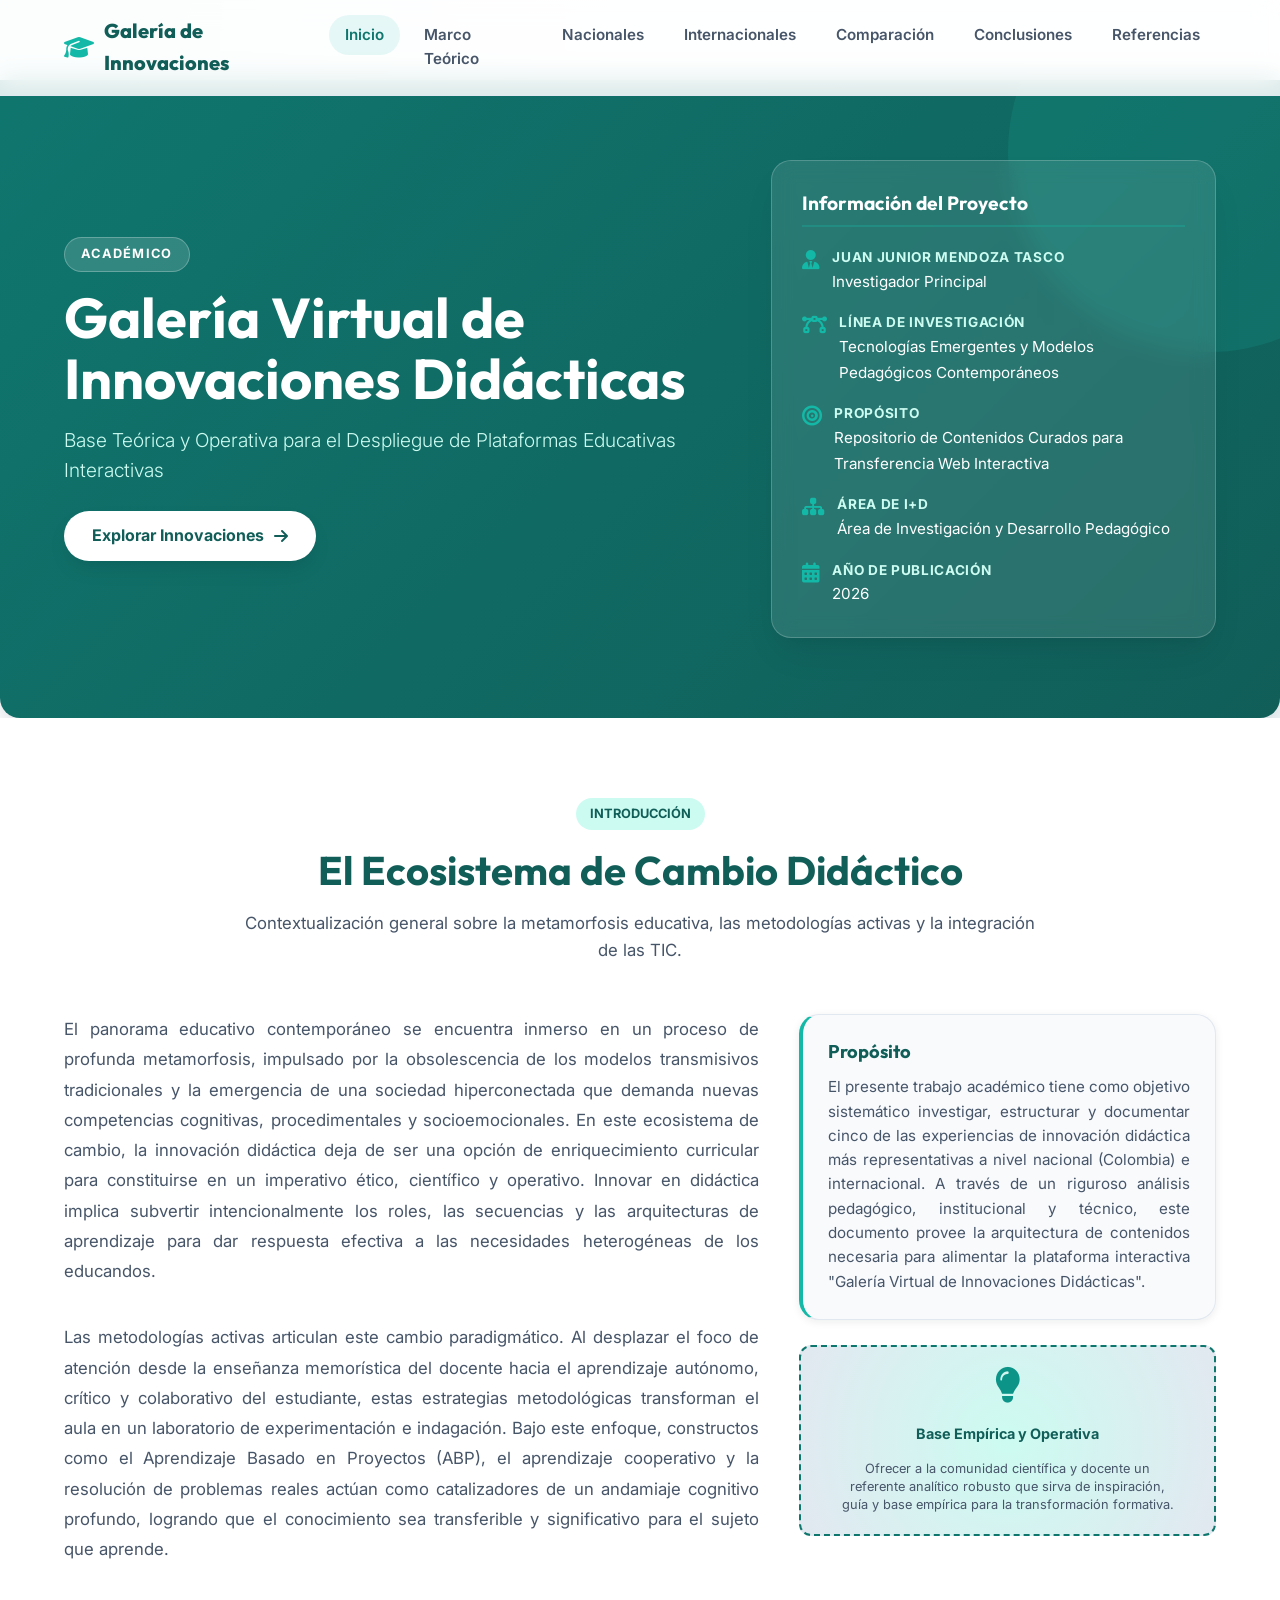
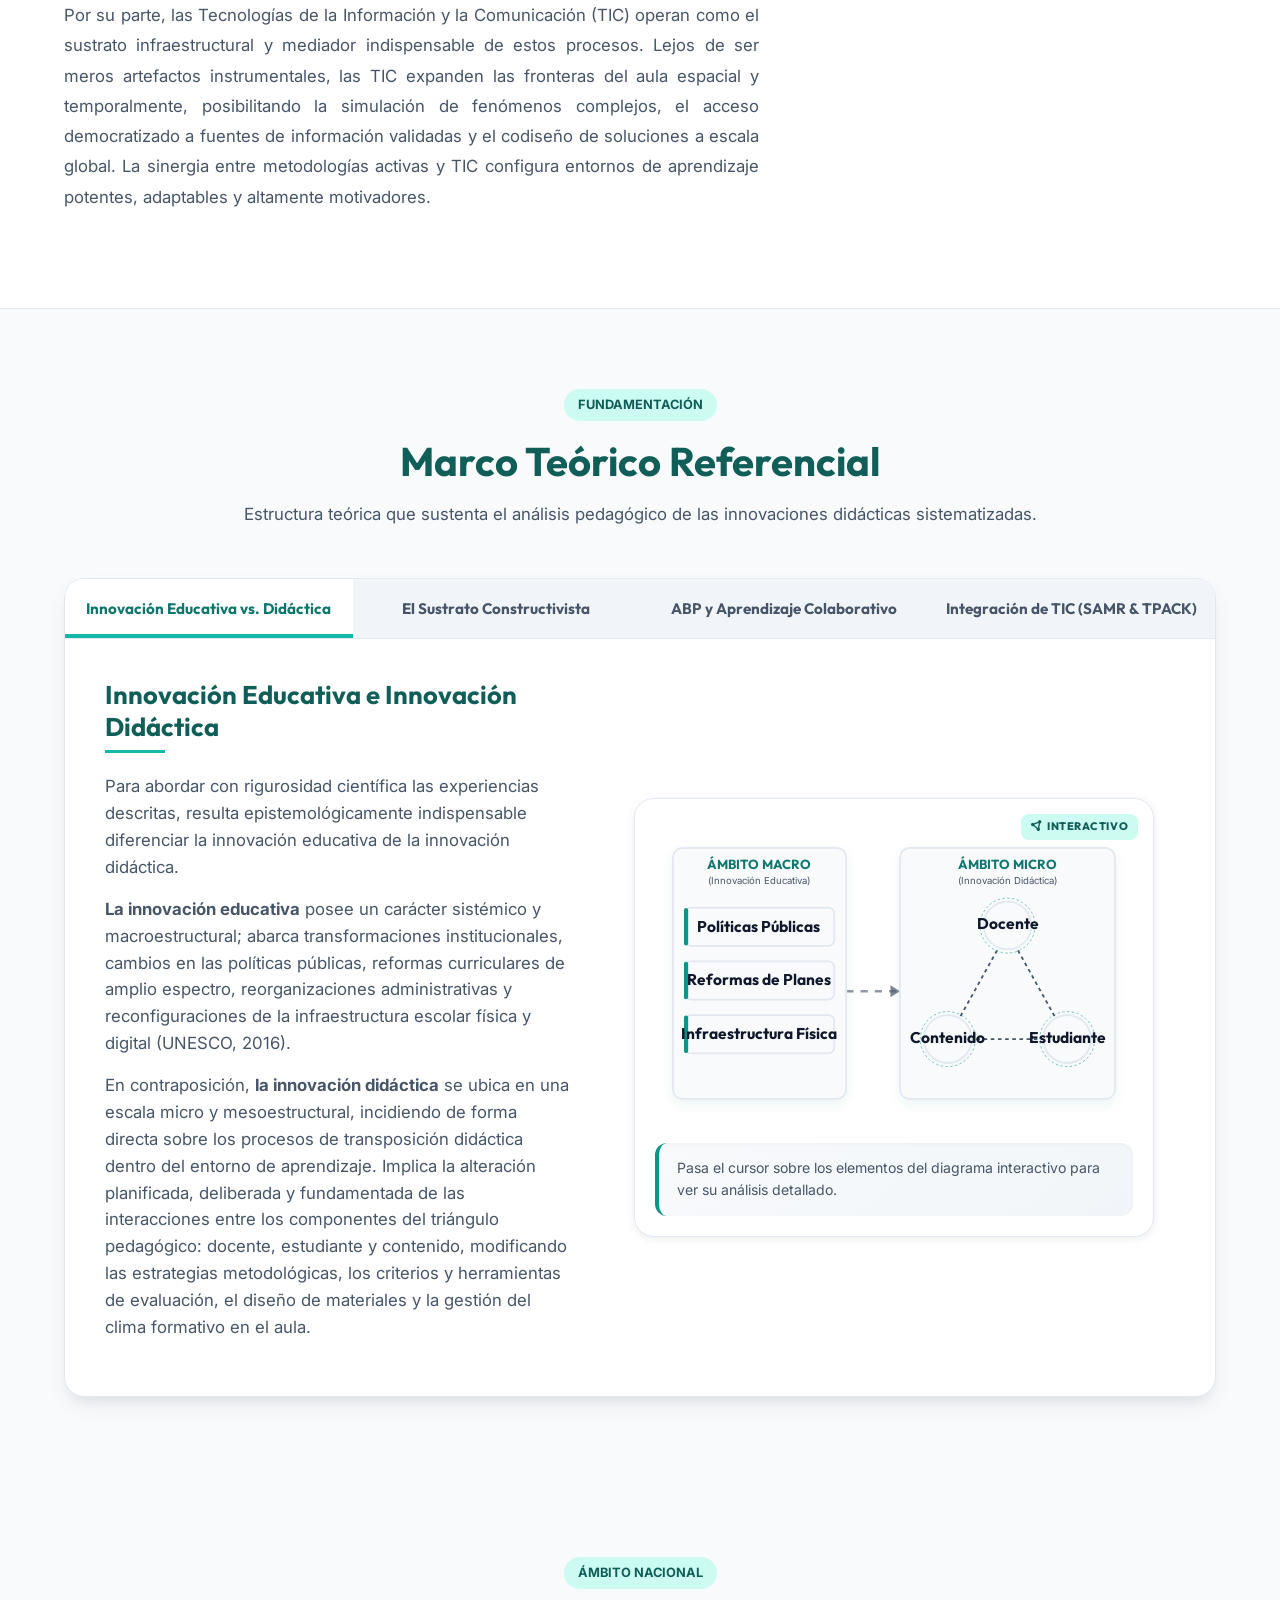
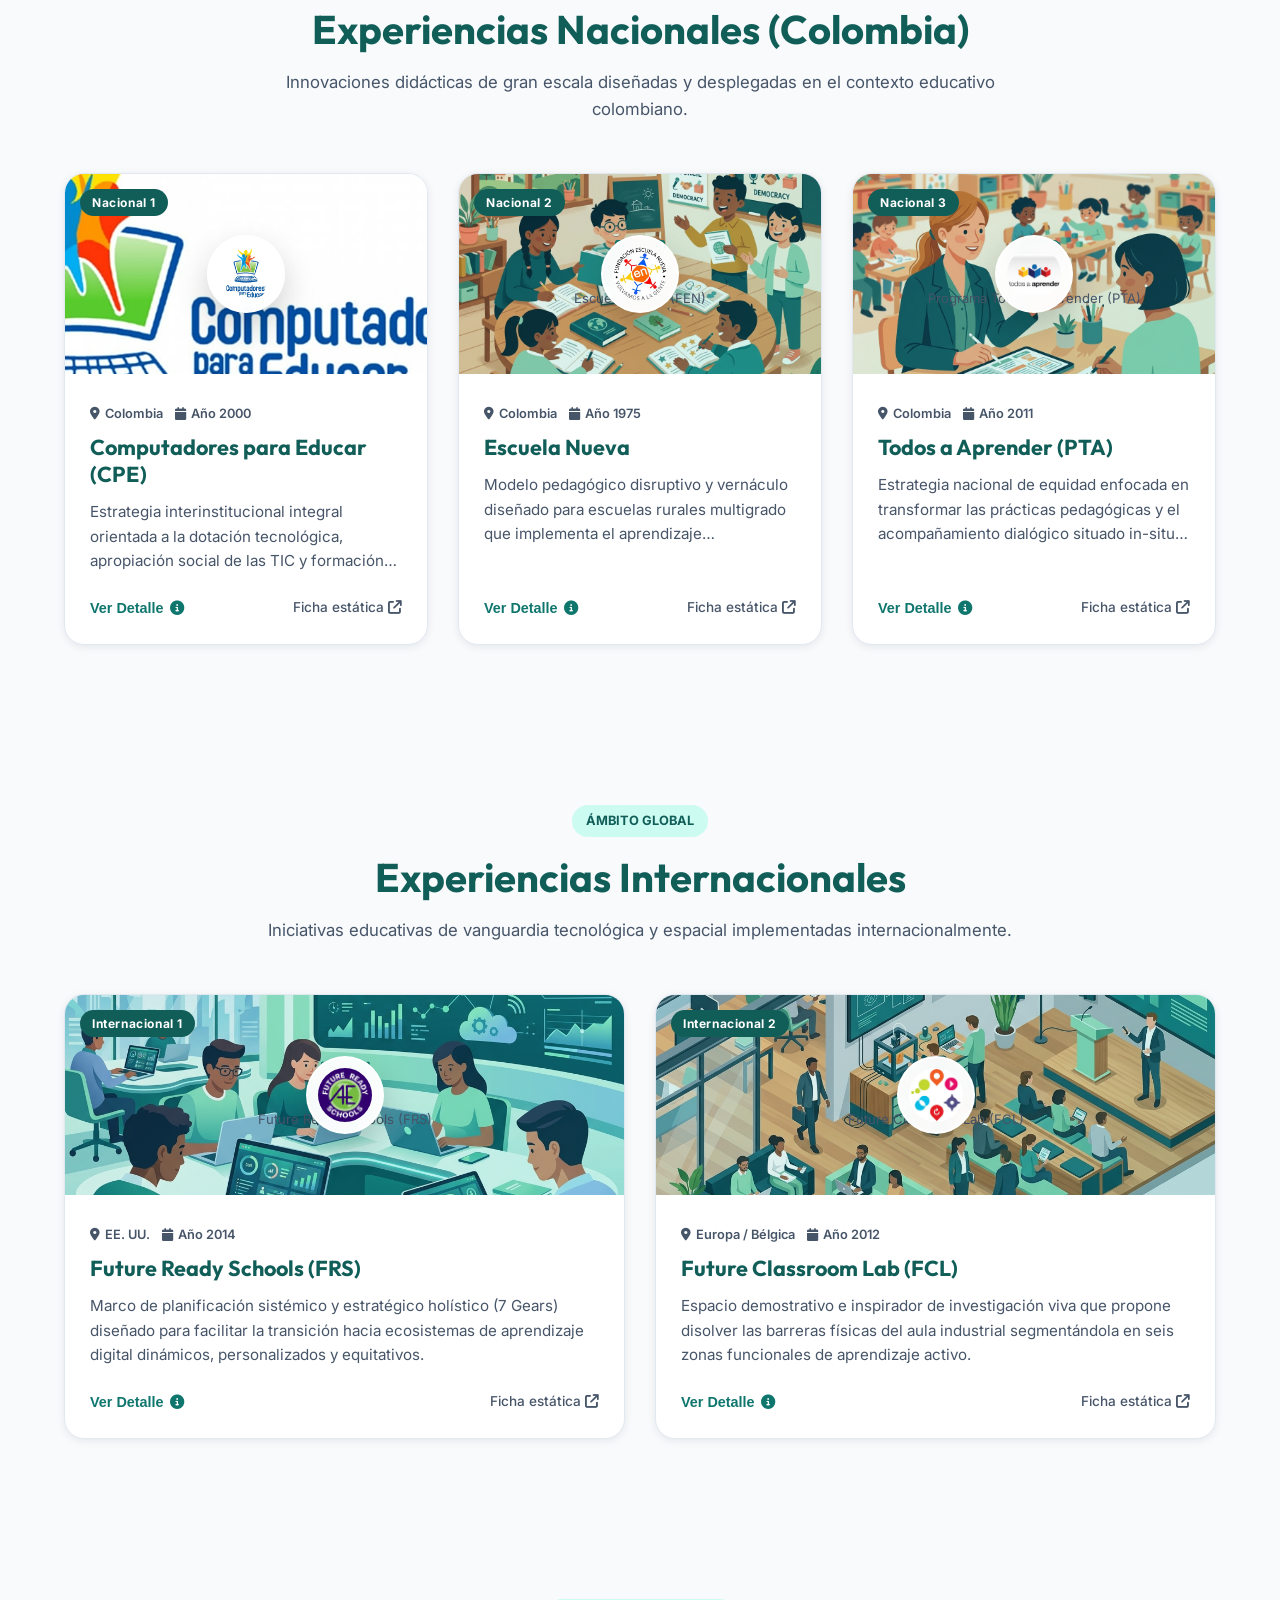
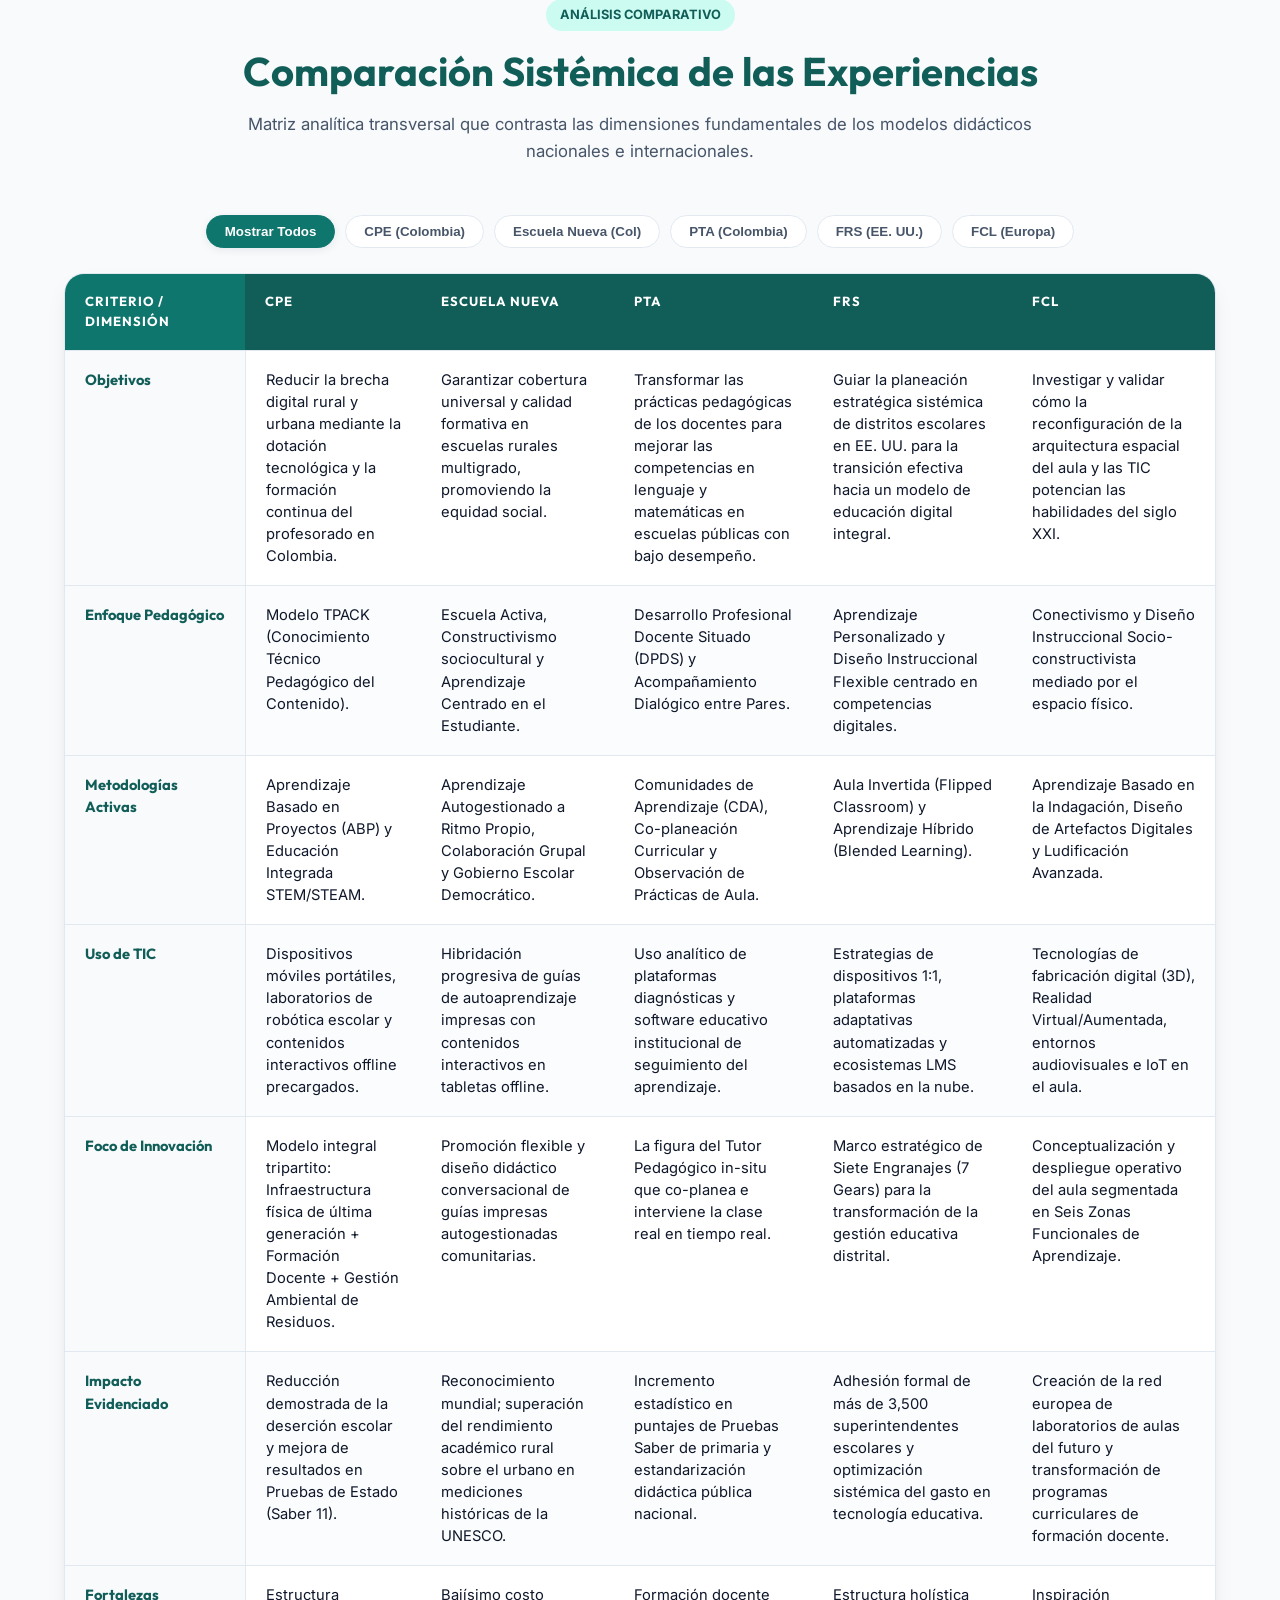
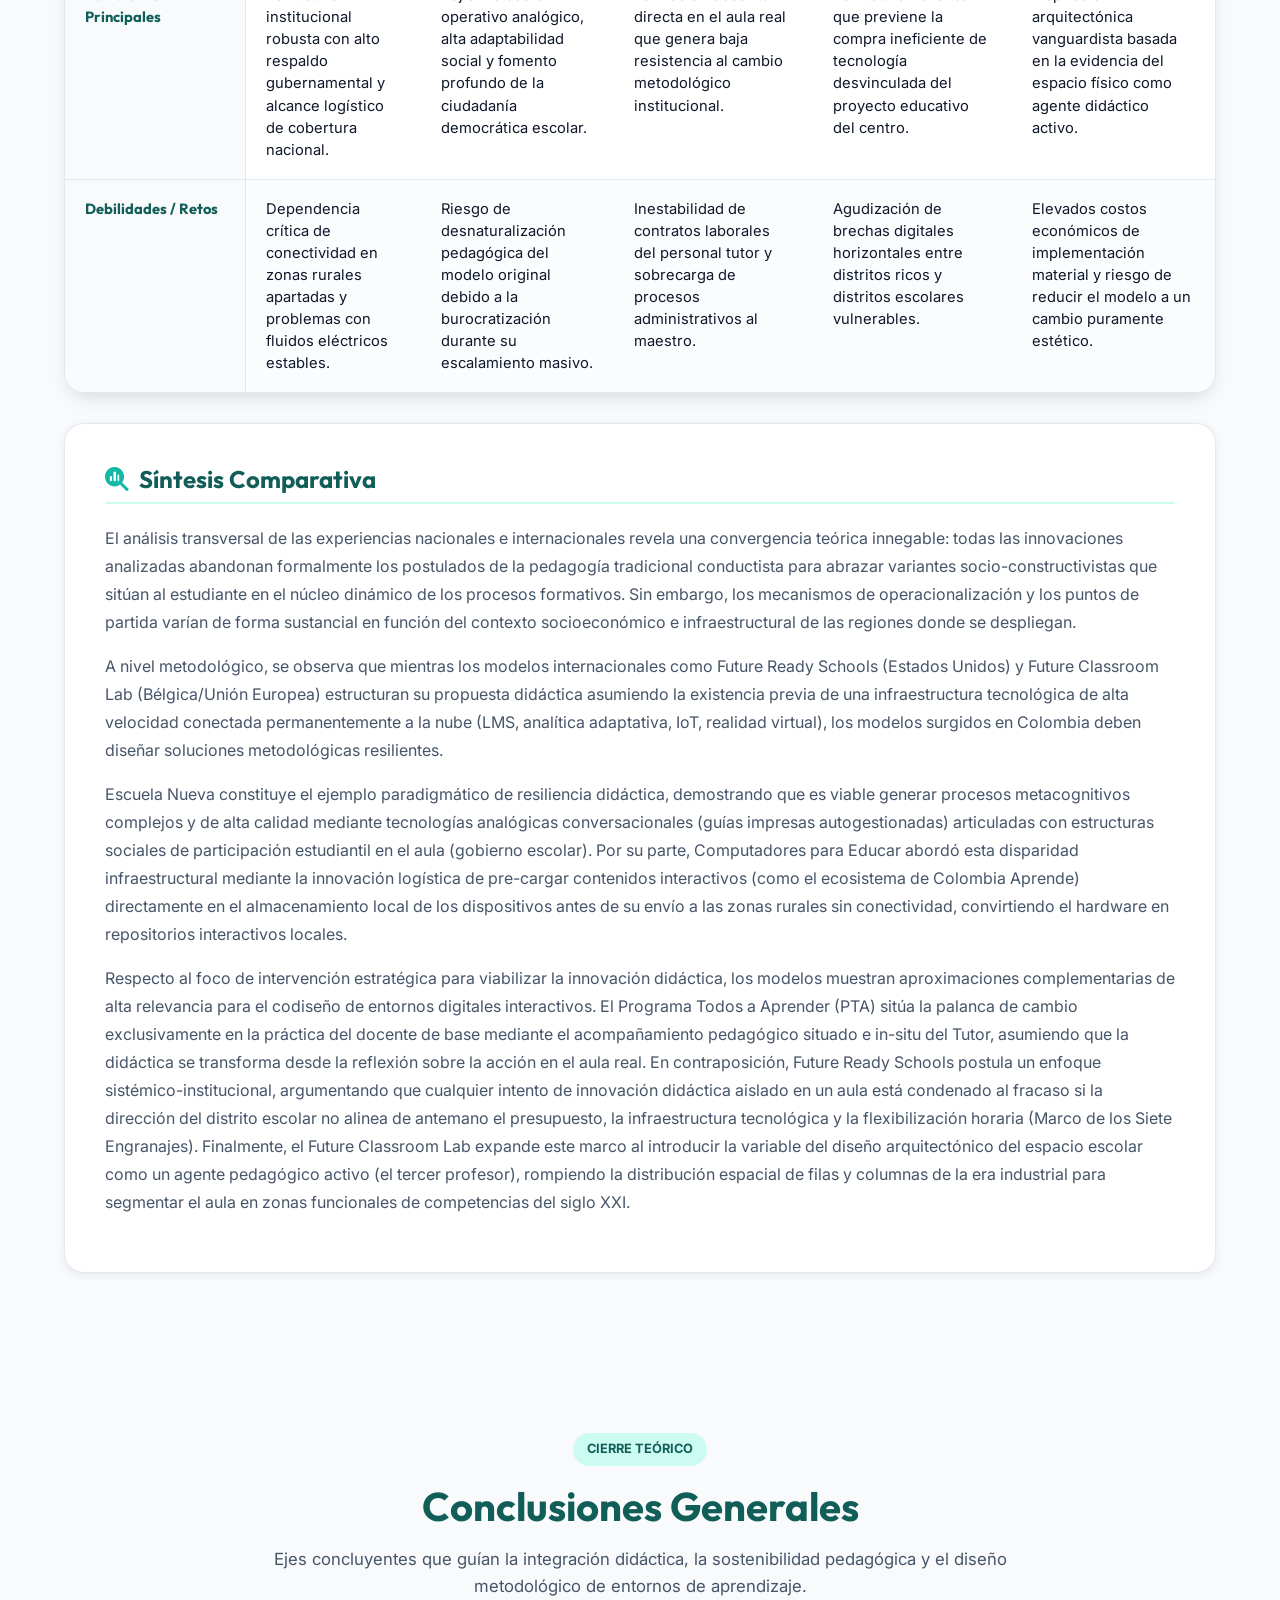
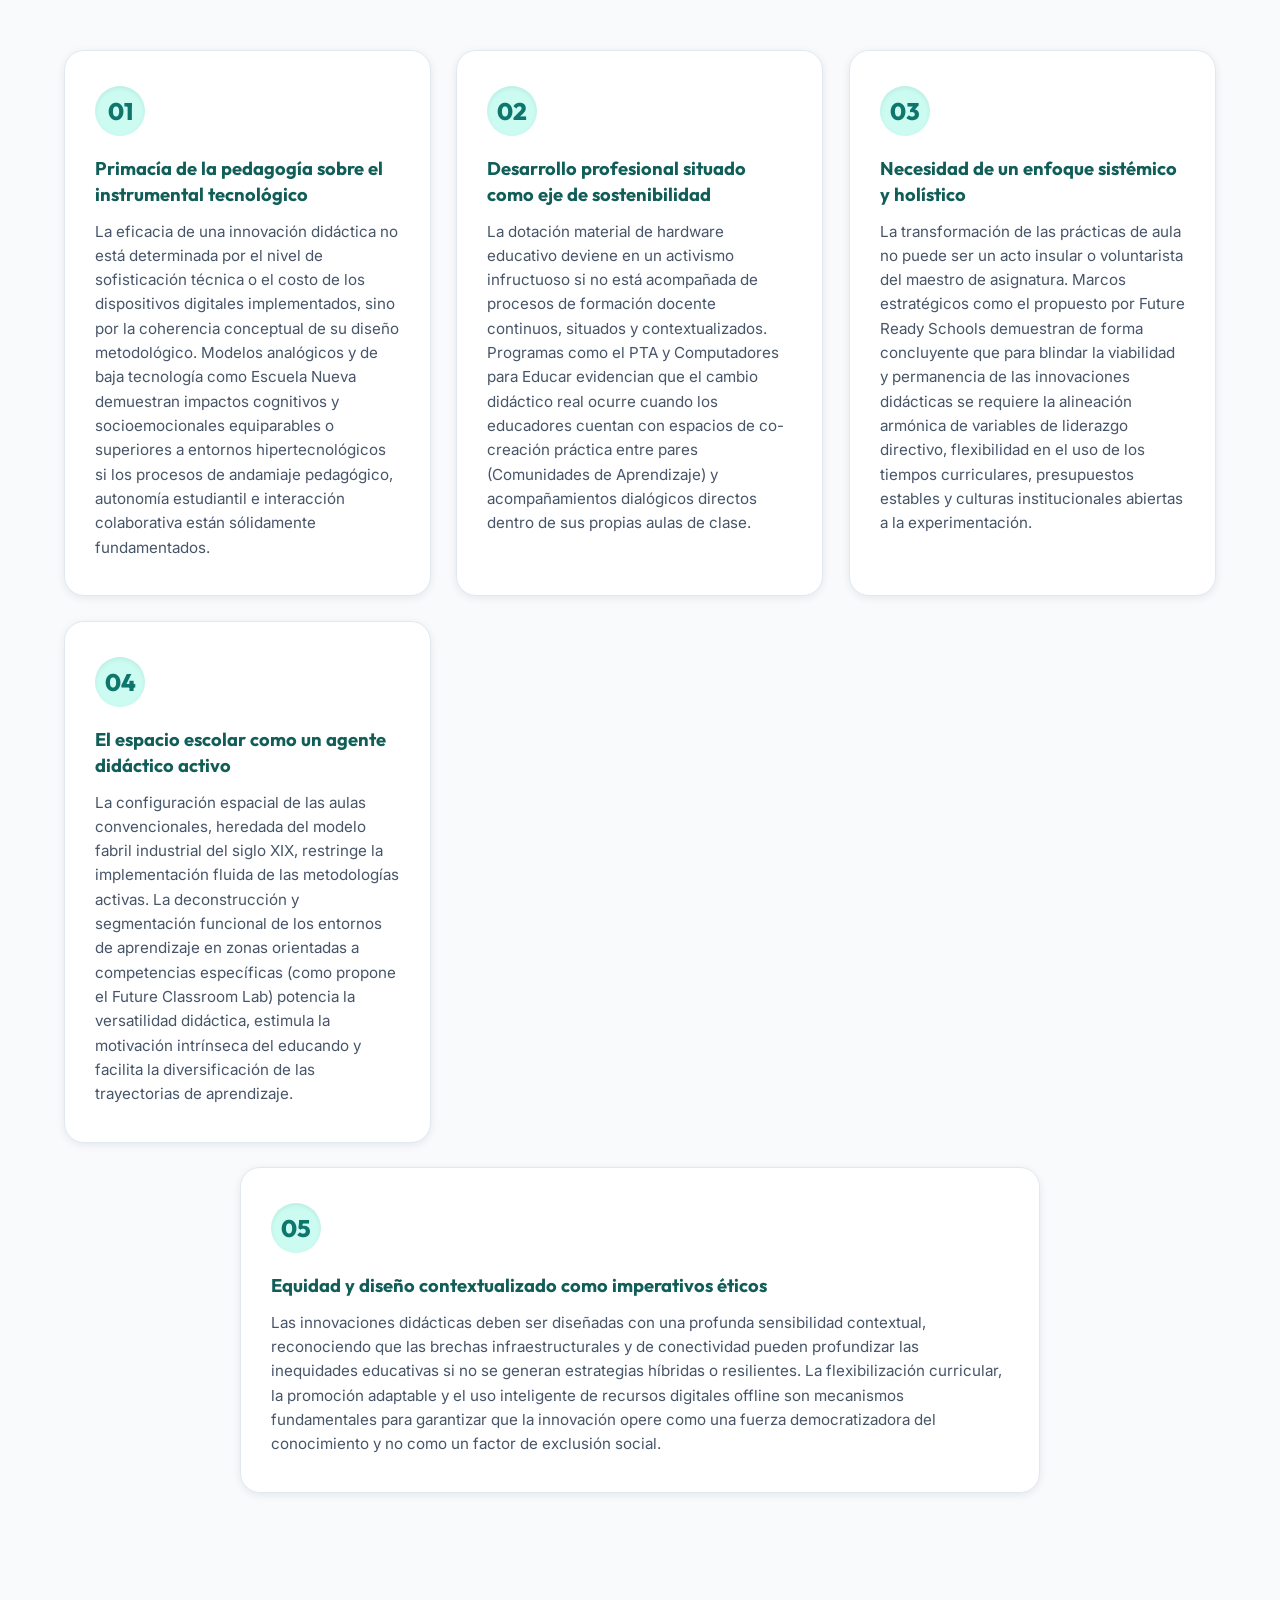
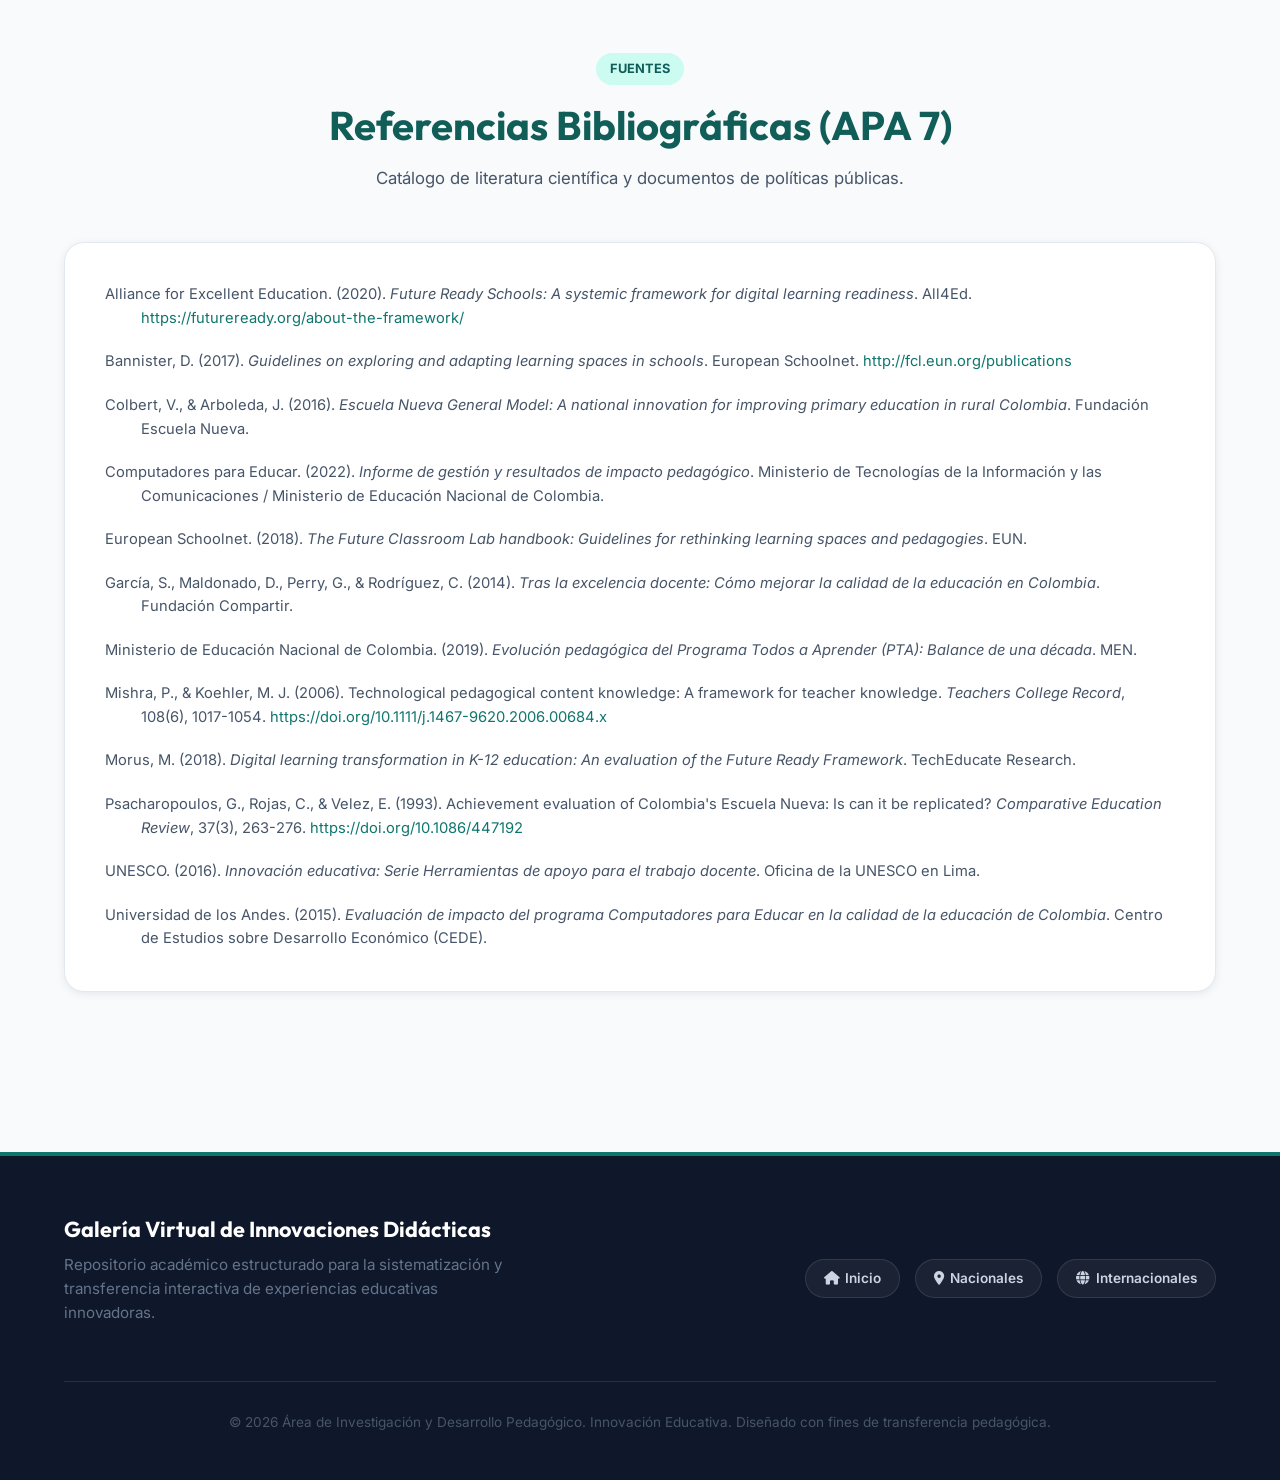
==== commit 2b5dfa2b: "Des" ====
--- a/galeria-innovacion/index.html
+++ b/galeria-innovacion/index.html
@@ -900,7 +900,7 @@
           </div>
           <!-- Logo institucional -->
           <div class="drawer-image-card">
-    <img src="../img/logo-computadores.jpg"
+    <img src="img/logo-computadores.jpg"
          alt="Logo Computadores para Educar"
          class="drawer-logo">
 
--- a/galeria-innovacion/css/estilos.css
+++ b/galeria-innovacion/css/estilos.css
@@ -592,19 +592,19 @@
   top: 50%;
   left: 50%;
   transform: translate(-50%, -50%);
-  background: var(--color-surface);
-  border: 1px solid var(--color-border);
+  background: rgba(255, 255, 255, 0.96);
+  border: 2px solid rgba(255, 255, 255, 0.95);
   padding: 10px;
   border-radius: 50%;
-  width: 72px;
-  height: 72px;
+  width: 78px;
+  height: 78px;
   display: flex;
   align-items: center;
   justify-content: center;
-  box-shadow: var(--shadow-md);
-  z-index: 10;
-  backdrop-filter: blur(6px);
-  -webkit-backdrop-filter: blur(6px);
+  box-shadow: 0 14px 32px rgba(0, 0, 0, 0.18);
+  z-index: 20;
+  backdrop-filter: blur(8px);
+  -webkit-backdrop-filter: blur(8px);
 }
 
 .logo-badge img,
@@ -1335,7 +1335,9 @@
   .logo-badge {
     width: 64px;
     height: 64px;
-    bottom: 14px;
+    top: 50%;
+    left: 50%;
+    transform: translate(-50%, -50%);
   }
 
   .card-actions {
@@ -1400,22 +1402,46 @@
     width: 100%;
   }
 
+  .container {
+    width: 92%;
+  }
+
+  .hero-home {
+    padding: 70px 0 56px;
+  }
+
+  .hero-content h1 {
+    font-size: clamp(1.7rem, 7vw, 2.35rem);
+  }
+
+  .hero-content .hero-lead {
+    font-size: 0.95rem;
+  }
+
+  .section-title {
+    font-size: clamp(1.5rem, 5vw, 2rem);
+  }
+
   .experience-card-header {
-    height: 180px;
+    height: 170px;
   }
 
   .experience-card-body {
-    padding: 24px 20px 20px;
+    padding: 22px 16px 18px;
   }
 
   .card-meta {
     flex-wrap: wrap;
+    gap: 8px;
   }
 
   .logo-badge {
-    width: 60px;
-    height: 60px;
-    bottom: 12px;
+    width: 58px;
+    height: 58px;
+    padding: 8px;
+    top: 50%;
+    left: 50%;
+    transform: translate(-50%, -50%);
   }
 }
 
@@ -1440,23 +1466,60 @@
     padding: 20px;
   }
 
+  .container {
+    width: 94%;
+  }
+
+  .hero-home {
+    padding: 60px 0 48px;
+  }
+
+  .hero-content h1 {
+    font-size: clamp(1.5rem, 7vw, 2rem);
+  }
+
+  .hero-content .hero-lead {
+    font-size: 0.9rem;
+  }
+
   .experience-card-header {
-    height: 160px;
+    height: 150px;
   }
 
   .experience-badge {
-    font-size: 0.7rem;
-    padding: 4px 10px;
+    font-size: 0.68rem;
+    padding: 4px 9px;
   }
 
   .logo-badge {
     width: 54px;
     height: 54px;
-    padding: 8px;
+    padding: 7px;
+  }
+
+  .experience-card-body {
+    padding: 20px 14px 16px;
   }
 
   .experience-card-body h3 {
-    font-size: 1.2rem;
+    font-size: 1.15rem;
+  }
+
+  .experience-card-body p {
+    font-size: 0.9rem;
+    height: auto;
+    -webkit-line-clamp: 4;
+  }
+
+  .card-actions {
+    flex-direction: column;
+    align-items: stretch;
+  }
+
+  .details-btn,
+  .subpage-link {
+    width: 100%;
+    justify-content: center;
   }
 }
 
